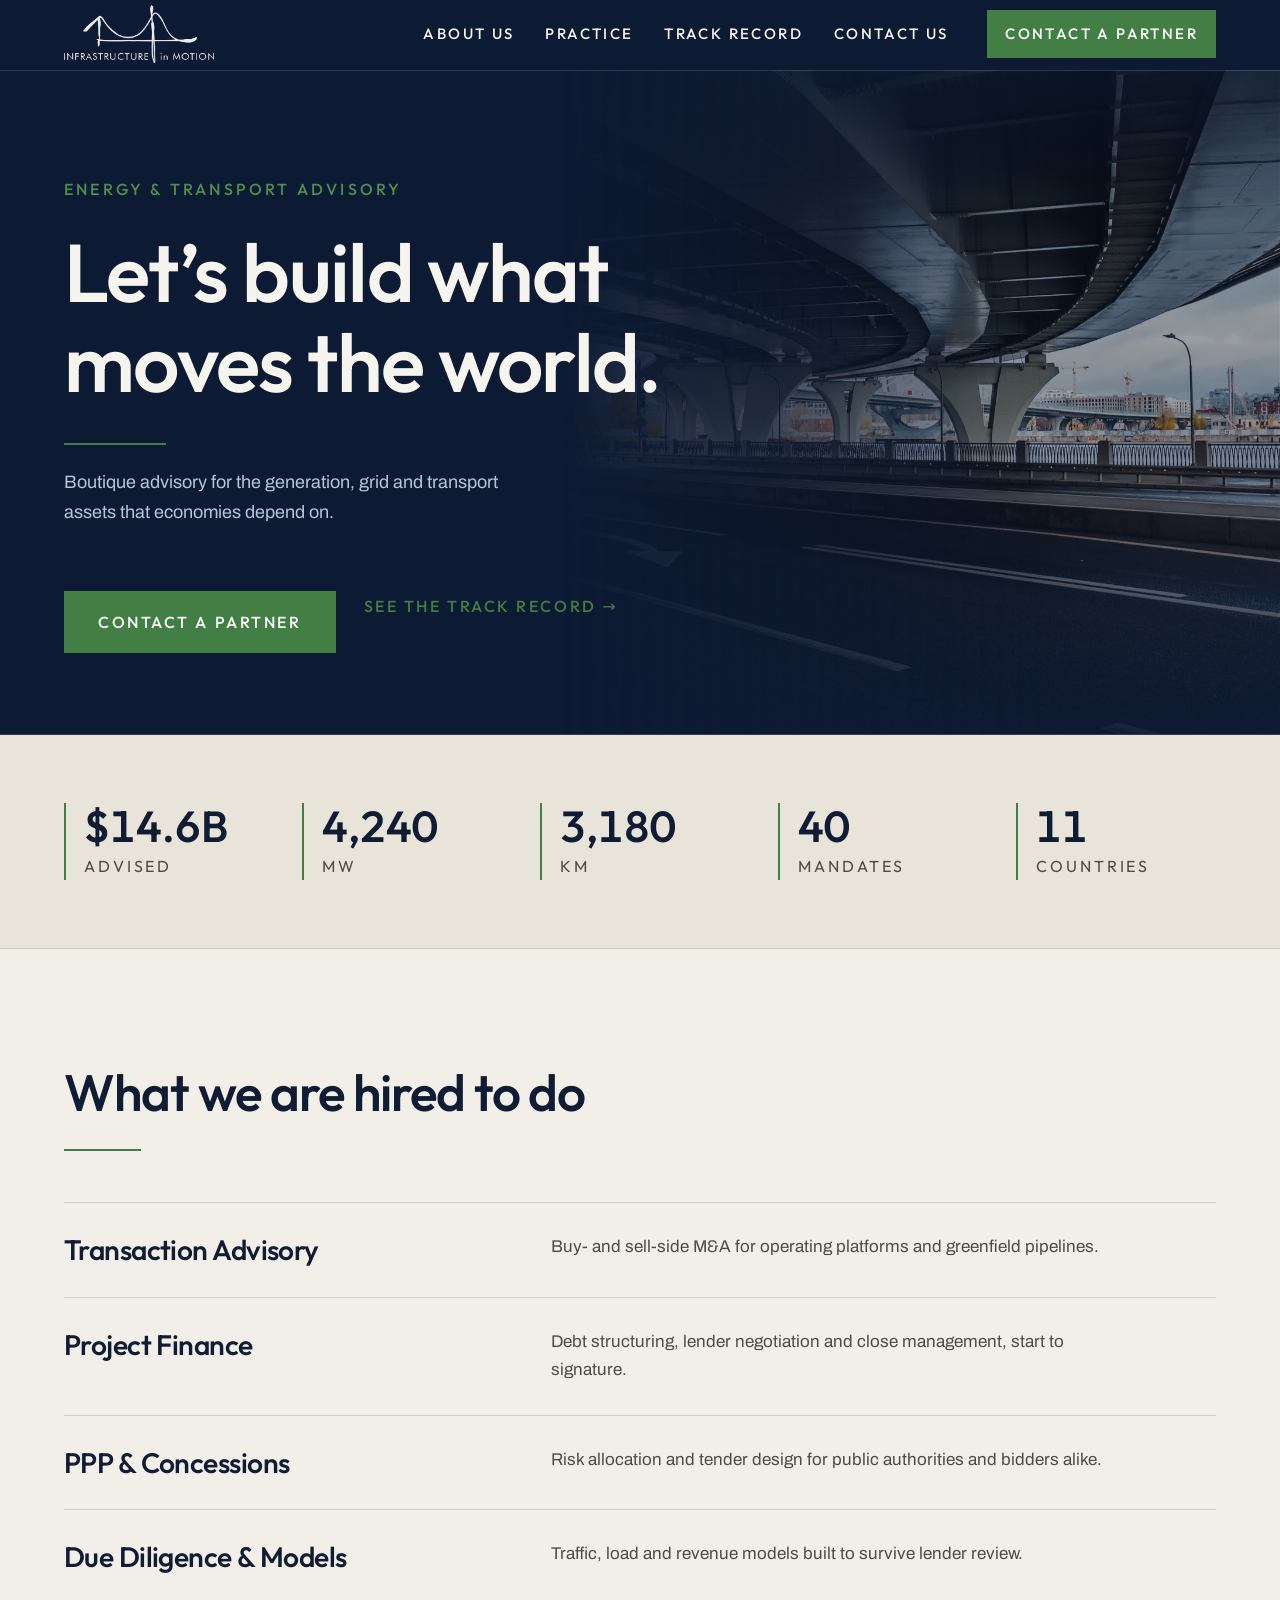
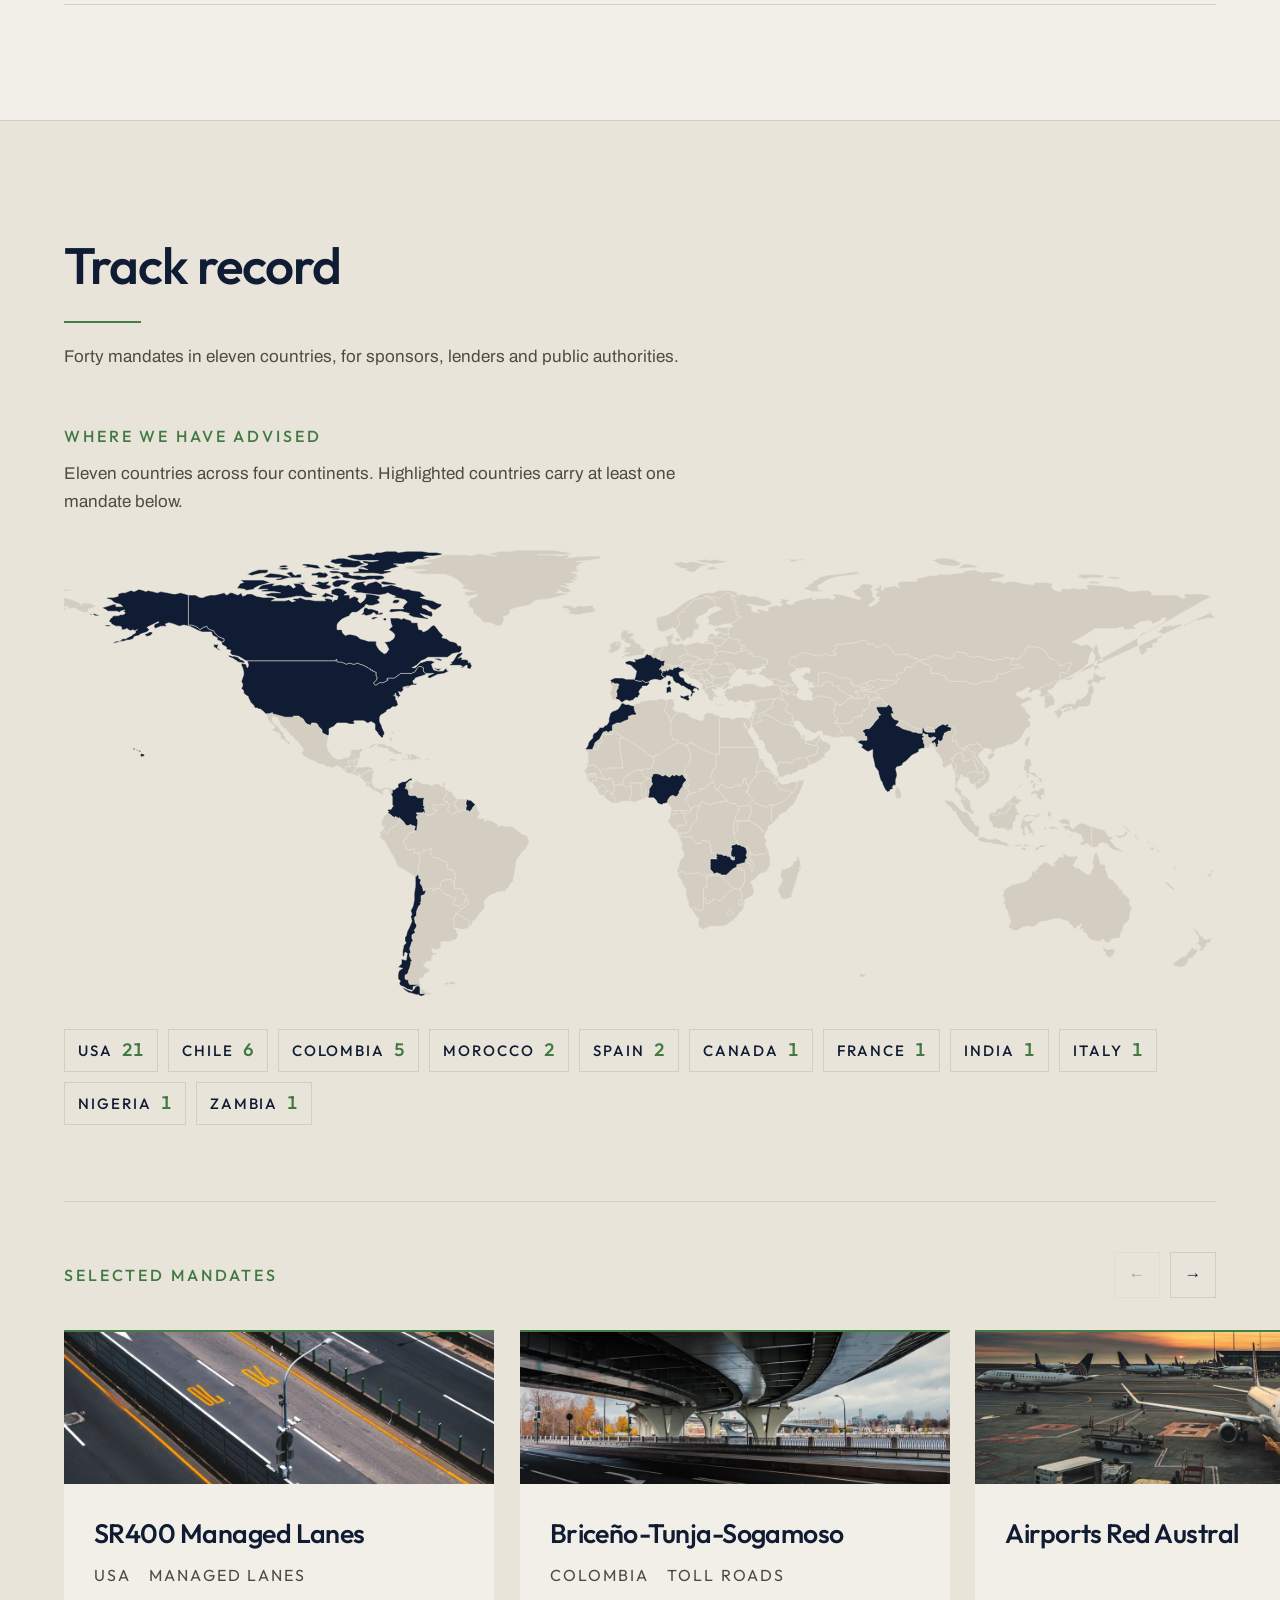
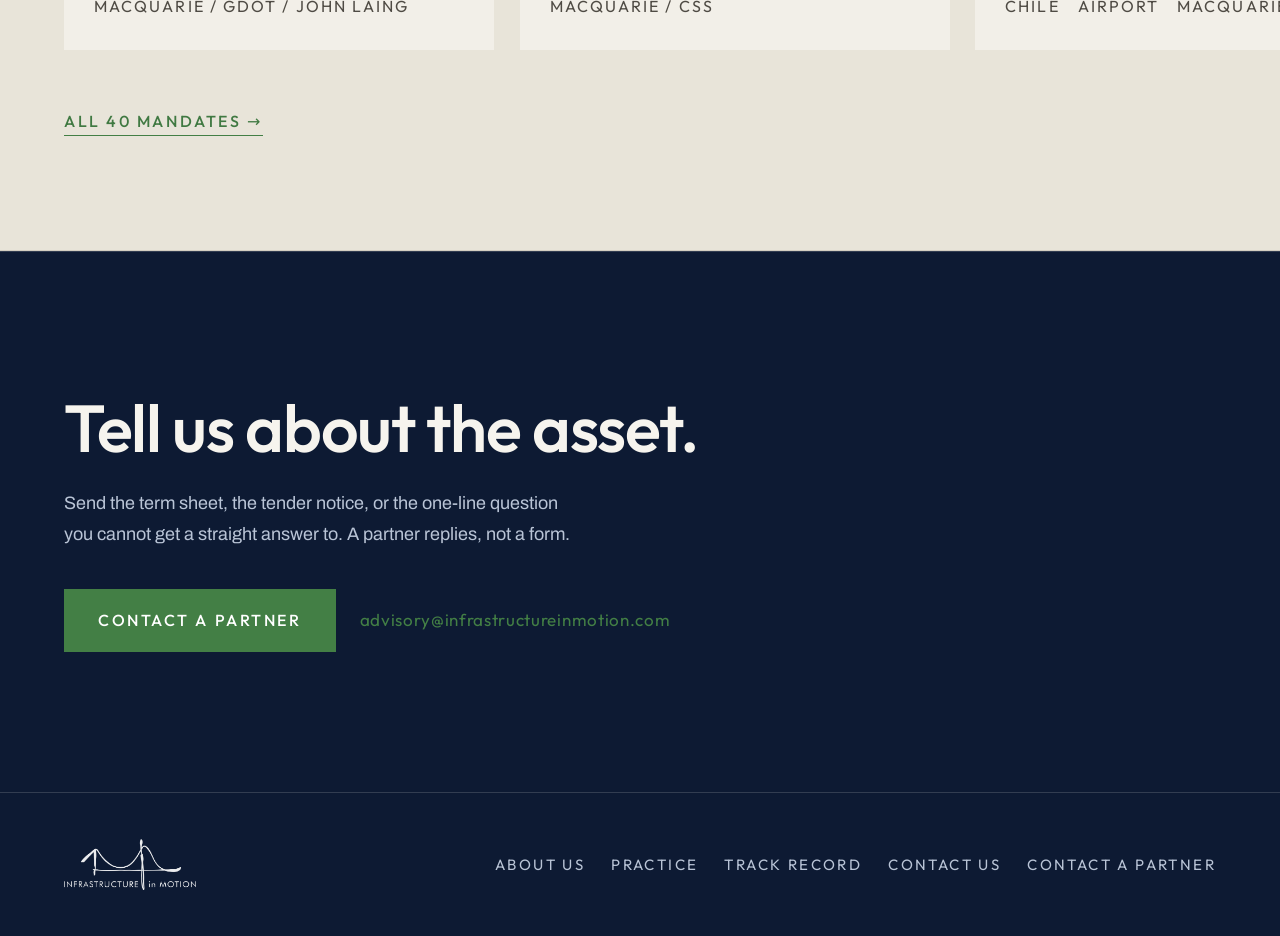
==== index.html @ 570a581d "test" ====
<!DOCTYPE html>
<html lang="en">
<head>
<meta charset="utf-8">
<meta name="viewport" content="width=device-width, initial-scale=1">
<title>Infrastructure in Motion | Energy &amp; Transport Advisory</title>
<meta name="description" content="Boutique advisory for the generation, grid and transport assets that economies depend on. Transaction advisory, project finance, PPP and concessions across Iberia and Latin America.">
<link rel="canonical" href="https://infrastructureinmotion.com/">
<meta name="theme-color" content="#0d1a33">

<meta property="og:type" content="website">
<meta property="og:site_name" content="Infrastructure in Motion">
<meta property="og:title" content="Infrastructure in Motion | Energy &amp; Transport Advisory">
<meta property="og:description" content="Boutique advisory for the generation, grid and transport assets that economies depend on.">
<meta property="og:url" content="https://infrastructureinmotion.com/">
<meta property="og:image" content="https://infrastructureinmotion.com/assets/iim-logo.png">
<meta name="twitter:card" content="summary_large_image">
<meta name="twitter:title" content="Infrastructure in Motion | Energy &amp; Transport Advisory">
<meta name="twitter:description" content="Boutique advisory for the generation, grid and transport assets that economies depend on.">
<meta name="twitter:image" content="https://infrastructureinmotion.com/assets/iim-logo.png">

<link rel="icon" href="assets/iim-logo.png">
<link rel="preload" href="assets/fonts/outfit-latin.woff2" as="font" type="font/woff2" crossorigin>
<link rel="stylesheet" href="styles.css">
</head>
<!-- Photography is off until the five files exist in assets/. Add
     class="with-photos" to this tag to switch it on; see the README. -->
<body class="with-photos">

<a class="skip-link" href="#practice">Skip to content</a>

<!-- ===== Sticky navy top bar. Solidifies once the hero scrolls past.
     The sage hairline at its base tracks scroll progress. ===== -->
<header class="nav" id="nav">
  <div class="nav__inner">
    <a class="nav__brand" href="#top" aria-label="Infrastructure in Motion, back to top">
      <img src="assets/iim-logo.png" alt="Infrastructure in Motion" width="957" height="375">
    </a>

    <nav class="nav__links" id="nav-links" aria-label="Sections">
      <a href="about.html">About us</a>
      <a href="#practice">Practice</a>
      <a href="mandates.html">Track Record</a>
      <a href="contact.html">Contact us</a>
    </nav>

    <a class="btn btn--sm nav__cta" href="mailto:advisory@infrastructureinmotion.com">Contact a partner</a>

    <button class="nav__toggle" id="nav-toggle" type="button"
            aria-expanded="false" aria-controls="nav-links" aria-label="Open menu">
      <span></span><span></span><span></span>
    </button>
  </div>
  <div class="nav__progress" aria-hidden="true"></div>
</header>

<main id="top">

  <!-- ===== Hero. Typographic by choice: the site ships before photography
       exists. To reintroduce a photograph later, restore a .hero__media
       block as the first child and the scrim rules in styles.css. ===== -->
  <section class="hero hero--type">
    <div class="hero__body">
      <p class="eyebrow">Energy &amp; Transport Advisory</p>
      <h1 class="hero__headline">
        <span class="line"><span>Let&rsquo;s build what</span></span>
        <span class="line"><span>moves the world.</span></span>
      </h1>
      <p class="hero__sub">Boutique advisory for the generation, grid and transport
        assets that economies depend on.</p>
      <div class="hero__actions">
        <a class="btn btn--lg" href="mailto:advisory@infrastructureinmotion.com">Contact a partner</a>
        <a class="more" href="mandates.html">See the track record
          <span aria-hidden="true">&#8594;</span></a>
      </div>
    </div>
  </section>

  <!-- ===== Scale of the practice. Figures count up once in view. ===== -->
  <section class="stats" aria-label="Scale of the practice">
    <ul class="stats__grid">
      <li class="stat reveal" style="--i:0">
        <span class="stat__figure" data-count="14.6" data-decimals="1" data-prefix="$" data-suffix="B">$14.6B</span>
        <span class="stat__label">advised</span>
      </li>
      <li class="stat reveal" style="--i:1">
        <span class="stat__figure" data-count="4240">4,240</span>
        <span class="stat__label">MW</span>
      </li>
      <li class="stat reveal" style="--i:2">
        <span class="stat__figure" data-count="3180">3,180</span>
        <span class="stat__label">km</span>
      </li>
      <!-- Derived from the credentials rather than the older brand deck, which
           claimed 42 closes and 9 countries against 40 mandates in 11 countries. -->
      <li class="stat reveal" style="--i:3">
        <span class="stat__figure" data-count="40">40</span>
        <span class="stat__label">mandates</span>
      </li>
      <li class="stat reveal" style="--i:4">
        <span class="stat__figure" data-count="11">11</span>
        <span class="stat__label">countries</span>
      </li>
    </ul>
  </section>

  <!-- ===== Practice. Four rows rather than an accordion: with no images to
       reveal, hiding one sentence behind a click bought nothing, and the
       service names now sit in the heading outline. ===== -->
  <section class="section" id="practice">
    <div class="section__head reveal">
      <h2 class="section__title">What we are hired to do</h2>
    </div>

    <div class="prows">
        <div class="prow reveal" style="--i:1">
          <h3 class="prow__title">Transaction Advisory</h3>
          <p class="prow__body">Buy- and sell-side M&amp;A for operating platforms and greenfield pipelines.</p>
        </div>
        <div class="prow reveal" style="--i:2">
          <h3 class="prow__title">Project Finance</h3>
          <p class="prow__body">Debt structuring, lender negotiation and close management, start to signature.</p>
        </div>
        <div class="prow reveal" style="--i:3">
          <h3 class="prow__title">PPP &amp; Concessions</h3>
          <p class="prow__body">Risk allocation and tender design for public authorities and bidders alike.</p>
        </div>
        <div class="prow reveal" style="--i:4">
          <h3 class="prow__title">Due Diligence &amp; Models</h3>
          <p class="prow__body">Traffic, load and revenue models built to survive lender review.</p>
        </div>
    </div>
  </section>

  <!-- ===== Track record: horizontal scroll-snap carousel. =====
       TODO: replace the four project images with real photography, 4:3, min 1200x900. -->
    <!-- ===== Track record. One heading over two parts: the footprint map, then
       the selected mandates rail. The map and its key are generated by
       build-map.py from mandates-data.js between the markers below, so the
       highlighted countries can never drift from the mandate list. Re-run that
       script rather than editing anything between the markers.

       .work carries no horizontal padding of its own: the rail bleeds to the
       edge and every other child brings its own gutter, which is what
       .work__inner supplies. ===== -->
  <section class="work" id="work">
    <div class="work__inner">
      <div class="section__head reveal">
        <h2 class="section__title">Track record</h2>
        <p class="lede">Forty mandates in eleven countries, for sponsors,
          lenders and public authorities.</p>
      </div>
    </div>

    <div class="work__part">
      <div class="work__inner">
        <h3 class="work__subtitle reveal">Where we have advised</h3>
        <p class="lede reveal">Eleven countries across four continents.
          Highlighted countries carry at least one mandate below.</p>

        <div class="map reveal">
          <!-- MAP:START -->
          <div class="map__plate">
            <svg class="map__svg" viewBox="0 0 1000 388.9" role="img" aria-labelledby="map-title" xmlns="http://www.w3.org/2000/svg">
            <title id="map-title">World map. 11 countries carrying mandates are highlighted: USA, Chile, Colombia, Morocco, Spain, Canada, France, India, Italy, Nigeria, Zambia.</title>
            <g class="map__base" aria-hidden="true">
            <path d="M995 282L995 281L996 282L996 284L994 284L993 284L992 283L994 282L995 282ZM998 280L996 281L996 280L997 279L998 279L1000 278Z"/>
            <path d="M594 236L595 236L605 242L605 244L609 246L608 250L608 251L610 252L610 253L609 255L609 256L609 257L610 259L611 261L612 262L610 264L607 265L605 265L604 265L602 266L601 266L598 265L596 265L595 262L594 260L594 259L591 259L589 258L588 258L587 257L585 257L584 253L582 251L582 250L582 248L581 246L583 246L584 245L585 243L585 242L585 241L585 240L586 238L584 236L585 236L589 236L594 236Z"/>
            <path d="M476 157L476 161L467 161L467 168L464 169L464 170L464 174L453 174L453 175L453 174L459 174L459 173L460 171L461 168L465 165L467 161L468 159L471 158L472 159L473 159L474 158L476 158L476 157Z"/>
            <path d="M743 97L741 98L738 99L738 102L737 103L731 102L729 107L728 107L722 109L725 113L723 114L723 116L721 115L720 114L716 114L711 114L710 114L706 113L705 114L704 115L700 114L698 115L697 116L696 116L692 118L691 120L690 120L689 119L685 119L685 117L683 117L684 114L680 112L676 112L672 112L670 110L667 109L663 107L655 108L655 119L654 119L652 117L650 116L647 116L646 117L646 115L646 114L643 114L641 111L640 110L640 109L642 110L643 108L645 107L647 108L648 105L647 103L645 103L642 103L639 104L636 104L635 104L635 103L633 101L631 101L629 99L631 97L630 96L632 93L635 95L635 93L641 90L645 90L651 92L655 93L658 92L662 91L666 93L666 92L670 92L671 91L667 89L669 88L669 87L671 86L669 84L671 83L681 82L682 82L689 81L692 79L697 80L698 83L701 82L704 83L704 85L707 85L714 82L713 83L716 85L722 92L724 91L728 92L732 91L733 92L734 94L736 94L738 95L741 95L743 97Z"/>
            <path d="M655 119L655 108L663 107L667 109L670 110L672 112L676 112L680 112L684 114L683 117L685 117L685 119L689 119L690 120L691 120L692 118L696 116L697 116L698 116L696 118L698 119L700 118L703 120L699 122L697 122L696 122L696 121L696 120L693 120L692 122L690 124L688 123L687 125L689 125L690 127L688 130L686 130L685 130L685 128L681 127L678 125L676 124L673 122L672 119L671 119L668 119L667 118L667 116L663 115L661 116L658 117L659 119L655 119Z"/>
            <path d="M892 241L896 242L902 244L904 245L905 247L906 249L910 250L911 252L908 252L909 254L911 256L913 259L915 259L915 260L917 260L916 261L919 262L919 263L917 263L916 262L914 262L911 261L909 260L907 258L906 256L902 255L900 255L898 256L898 258L896 259L895 259L892 259L892 250L892 241ZM924 244L925 244L925 246L925 247L924 245L923 244L922 243L921 242L919 241L919 240L921 241L922 242L923 242L924 244ZM920 250L919 250L917 251L916 251L914 250L912 249L912 248L915 249L916 249L917 247L917 249L919 248L920 248L921 247L921 245L923 245L923 247L922 249L921 249L920 250ZM930 248L931 249L932 251L933 251L933 252L932 253L931 251L930 250L929 248L930 247L930 248Z"/>
            <path d="M892 241L892 250L892 259L889 256L886 256L886 257L882 257L883 254L885 254L884 251L883 248L878 246L875 246L871 243L870 245L869 245L869 244L869 243L867 241L870 240L872 240L871 239L867 239L866 238L864 237L863 236L866 235L868 234L872 235L873 237L873 241L876 243L879 240L882 238L884 238L887 239L889 240L892 241ZM847 258L847 259L846 261L843 262L843 261L844 259L847 258ZM873 252L873 250L873 249L874 248L874 249L874 251L873 252ZM827 222L826 224L828 227L827 228L831 231L827 231L826 233L826 236L824 237L824 240L823 244L822 243L819 245L818 243L816 243L815 242L811 243L810 242L808 242L806 241L806 238L804 237L803 235L803 232L803 230L805 228L805 230L807 231L809 231L811 231L812 229L813 229L816 230L818 229L820 225L821 225L822 221L825 221L827 222ZM859 241L862 242L863 244L861 243L859 243L857 243L855 243L856 241L859 241ZM852 244L851 243L850 242L853 242L853 243L852 244ZM855 227L856 229L857 229L857 230L857 233L856 232L855 234L857 235L856 236L855 234L854 231L854 228L855 227ZM841 231L845 231L847 229L848 229L846 232L844 233L841 232L836 232L834 233L833 235L836 237L837 236L843 235L842 236L841 236L840 238L838 239L840 242L840 243L842 246L842 248L841 249L840 248L841 246L838 247L837 246L838 245L836 243L836 241L834 241L834 245L835 249L833 249L832 248L832 246L832 243L831 243L830 241L831 239L831 237L833 233L833 232L836 230L838 231L841 231ZM834 262L830 260L833 259L835 260L835 261L835 262L834 262ZM837 257L839 257L841 256L841 257L837 258L833 258L833 257L835 256L837 257ZM828 257L830 256L831 258L828 258L826 258L824 258L825 257L827 257L827 256L828 257ZM801 251L802 252L807 252L808 251L813 253L814 254L818 255L821 257L818 258L815 257L813 257L810 256L807 256L804 255L802 255L801 255L796 254L795 253L793 252L795 250L798 250L800 251L801 251ZM790 236L790 238L791 240L793 240L795 242L794 245L794 250L791 250L789 247L785 245L784 243L782 241L780 239L778 235L776 233L775 230L774 228L771 227L770 224L768 223L765 220L765 218L766 218L771 219L773 221L775 223L777 225L780 228L782 228L785 229L786 232L788 233L787 235L789 236L790 236Z"/>
            <path d="M309 380L310 381L312 383L315 385L319 385L318 387L315 387L314 386L312 386L309 386L309 380ZM340 317L339 319L338 322L339 325L338 326L338 328L338 329L341 331L341 333L342 334L342 336L340 339L335 341L330 341L327 341L327 343L327 345L327 346L326 347L323 348L320 347L319 347L320 350L321 351L323 350L324 352L321 352L319 354L319 357L318 358L315 358L313 360L312 362L315 364L318 365L317 367L313 369L312 372L309 373L308 374L309 377L311 379L310 379L307 378L300 378L299 376L299 374L297 374L296 373L296 370L298 369L299 367L299 366L300 364L301 360L301 358L302 358L302 357L301 356L301 355L300 354L300 351L301 350L300 347L301 344L302 341L303 340L302 338L302 335L305 333L304 331L306 328L306 326L305 325L304 320L306 318L306 315L307 312L308 310L310 308L309 307L310 306L310 301L313 300L314 297L314 296L316 294L320 295L321 297L322 294L325 295L326 295L331 300L333 300L337 302L340 303L340 304L337 309L340 309L343 310L345 309L348 307L348 305L350 304L351 306L351 308L349 310L347 311L344 313L340 317Z"/>
            <path d="M581 246L582 248L582 250L582 251L584 253L585 257L584 256L581 257L580 257L579 259L580 260L579 263L579 266L580 267L582 268L582 267L582 270L580 270L579 269L578 267L576 267L575 266L574 266L572 266L571 265L569 265L568 265L567 264L566 264L565 264L563 264L562 264L562 261L561 260L561 258L561 256L560 255L560 254L557 254L557 253L556 253L554 253L553 255L553 256L551 255L550 256L549 256L547 254L547 253L546 252L545 250L537 250L536 250L535 250L534 250L534 249L535 249L535 248L535 247L536 247L537 247L538 246L539 246L539 247L541 247L542 245L544 244L544 243L544 241L546 238L547 237L549 235L549 233L550 233L549 231L550 228L550 227L551 225L551 224L552 222L553 220L554 219L556 220L558 221L560 222L562 222L563 220L565 221L568 219L569 220L570 220L570 219L571 219L573 219L575 219L576 219L578 221L579 221L580 221L581 221L583 221L583 222L586 224L585 227L587 227L586 228L585 229L584 230L583 232L583 234L582 235L582 237L581 238L581 239L581 240L581 241L581 242L581 246Z"/>
            <path d="M616 238L614 236L614 226L616 222L617 222L619 222L621 220L625 219L633 211L635 209L636 207L636 206L636 203L636 202L637 202L638 201L640 201L641 200L642 200L642 201L642 202L642 204L641 205L640 208L639 211L637 214L635 219L633 222L629 225L627 228L622 230L620 233L617 236L616 237L616 238Z"/>
            <path d="M609 246L605 244L605 242L595 236L594 236L594 233L595 232L596 230L597 228L596 225L596 223L594 222L596 220L598 218L599 219L599 220L600 221L602 221L606 223L607 223L608 224L610 224L611 223L613 222L614 222L616 222L614 226L614 236L616 238L614 239L613 240L612 240L611 242L611 244L610 245L609 246Z"/>
            <path d="M568 210L566 209L565 208L565 206L565 205L564 204L564 202L563 201L562 199L562 198L561 198L561 197L562 196L562 195L563 194L562 194L563 192L564 190L566 190L566 179L566 178L569 178L569 172L581 172L591 172L602 172L603 175L603 178L604 182L605 182L607 183L605 185L603 185L602 186L602 188L601 192L601 193L601 196L600 198L598 200L597 202L596 203L595 204L594 207L594 209L594 207L594 206L594 205L592 204L592 202L592 200L591 199L591 200L589 200L590 201L590 203L588 204L587 206L586 206L583 205L582 205L582 206L581 207L580 207L578 207L577 207L575 207L574 207L572 205L572 204L570 205L569 206L568 209L567 209L566 209L568 210Z"/>
            <path d="M566 179L566 190L564 190L563 192L562 194L563 194L562 195L562 196L561 197L561 198L562 198L562 199L563 201L564 202L562 203L560 204L558 207L556 208L553 208L552 208L553 209L551 210L550 211L546 212L545 212L545 213L542 213L543 212L542 210L542 209L540 208L539 207L539 205L541 206L543 206L541 203L542 201L541 199L540 198L541 196L539 196L539 194L538 193L539 190L542 187L543 184L544 178L544 177L543 176L543 175L542 174L541 170L544 168L555 174L566 179Z"/>
            <path d="M301 179L301 180L301 181L300 182L301 182L301 183L299 183L298 183L296 183L295 183L293 182L293 181L296 182L298 182L299 181L298 180L298 179L296 179L297 178L298 178L301 179Z"/>
            <path d="M301 183L301 182L300 182L301 181L301 180L301 179L301 178L303 178L305 179L306 179L306 180L308 180L308 181L309 181L310 182L309 183L308 182L307 182L306 182L305 183L304 183L304 182L303 183L302 184L301 184L301 183Z"/>
            <path d="M760 8L766 8L772 9L778 12L778 14L772 15L764 14L759 13L757 11L753 10L760 8ZM786 13L793 15L792 16L776 17L781 13L784 13L786 13ZM886 22L893 22L903 23L901 25L891 25L886 26L880 24L882 22L886 22ZM912 24L919 25L915 26L911 26L906 25L907 24L912 24ZM889 30L891 28L895 28L899 29L899 30L895 30L889 30ZM625 9L630 9L634 9L635 10L636 9L639 9L643 9L642 10L638 10L636 10L635 11L632 11L629 10L631 10L625 9ZM563 82L558 82L555 82L555 81L559 80L562 81L563 81L563 82ZM649 28L655 26L655 25L661 23L670 22L679 21L684 20L689 20L691 21L689 22L680 23L671 24L662 27L658 30L654 32L655 35L660 37L658 37L649 37L648 36L643 35L643 33L646 33L646 31L651 29L649 28ZM897 84L898 87L898 90L899 92L902 97L898 96L896 100L899 103L899 105L897 103L895 106L894 103L894 101L894 98L895 96L895 92L893 89L894 85L896 84L895 83L896 82L897 84ZM863 116L863 114L864 114L865 111L864 108L866 107L870 108L872 105L873 102L874 101L875 99L870 99L868 101L864 101L863 98L859 96L855 95L854 92L853 91L852 89L850 87L847 86L843 85L840 85L836 85L834 87L835 87L835 89L834 90L831 93L831 94L827 96L824 95L821 95L819 94L818 94L814 96L810 96L807 97L804 96L801 96L800 95L797 94L794 93L791 94L788 94L784 93L784 91L780 90L778 90L775 89L772 92L773 93L770 95L766 95L763 94L762 93L759 93L756 92L752 94L747 96L744 96L743 97L741 95L738 95L736 94L734 94L733 92L732 91L728 92L724 91L722 92L716 85L713 83L714 82L707 85L704 85L704 83L701 82L698 83L697 80L692 79L689 81L682 82L681 82L671 83L669 84L671 86L669 87L669 88L667 89L671 91L670 92L666 92L666 93L662 91L658 92L655 93L651 92L645 90L641 90L635 93L635 95L632 93L630 96L631 97L629 99L631 101L633 101L635 103L635 104L636 104L635 106L632 107L630 109L632 112L632 114L635 117L633 118L633 119L632 119L630 117L629 117L627 116L626 115L624 115L622 115L618 113L614 113L611 112L611 113L607 110L604 109L602 108L604 107L606 105L605 104L609 103L609 102L606 102L606 101L608 100L610 100L611 99L610 98L611 96L607 95L606 95L604 93L602 94L598 93L598 92L597 91L595 91L595 90L596 90L594 88L591 88L590 88L589 89L588 89L588 87L587 86L590 86L591 85L590 84L588 84L588 83L587 83L585 81L586 80L586 79L583 78L582 79L581 78L578 77L577 76L577 74L576 74L577 73L576 70L578 69L578 68L581 67L578 65L584 62L586 60L588 59L583 57L585 55L582 53L584 51L581 47L583 45L579 43L579 41L582 41L586 40L589 39L594 41L601 41L612 45L614 46L614 48L611 49L607 50L594 48L592 48L597 50L597 52L597 54L601 55L603 56L603 55L601 53L603 52L610 54L612 53L610 51L617 49L619 49L622 50L624 48L621 46L623 45L621 43L628 44L630 45L627 46L627 47L629 48L633 48L634 46L640 44L649 42L651 42L649 44L652 44L654 43L659 43L663 42L667 44L670 42L667 40L668 39L676 40L680 41L690 44L692 43L689 41L686 40L687 39L685 37L685 36L690 34L692 31L694 30L702 31L702 33L700 35L701 36L702 38L702 42L705 43L703 45L698 49L701 50L702 49L705 48L706 46L708 45L707 44L708 42L705 41L704 40L707 37L703 35L708 33L707 31L709 31L710 33L709 35L712 36L711 34L715 33L721 32L726 34L724 32L724 29L728 28L735 28L741 28L739 27L742 25L745 25L751 23L758 23L759 22L766 22L769 22L775 21L780 21L781 20L783 19L790 18L795 18L791 19L797 20L798 21L800 20L809 20L815 22L817 23L816 24L813 25L806 26L804 27L807 28L811 28L814 28L815 30L817 29L821 28L830 29L831 30L842 31L842 29L848 29L853 29L857 30L858 32L857 33L860 36L865 37L867 34L872 35L877 34L882 35L884 34L889 35L887 32L890 31L915 33L918 34L925 37L936 36L942 36L944 38L944 40L947 40L951 40L956 40L961 40L966 40L971 43L974 42L972 40L973 39L982 39L988 39L996 41ZM0 42L7 44L14 47L14 48L16 49L15 47L23 47L28 50L25 51L21 52L21 54L20 55L17 55L15 54L11 53L11 52L8 51L5 52L3 51L4 50L0 50L2 52L0 53ZM1000 53L996 54L993 54L995 55L997 58L998 58L999 60L998 60L993 60L985 62L982 62L978 64L974 66L973 67L969 65L962 67L961 66L958 67L954 67L953 69L950 72L950 73L953 73L953 77L950 77L949 80L950 81L945 82L945 86L940 86L940 89L936 92L934 90L933 86L932 79L933 76L935 74L936 73L940 72L945 69L950 66L955 63L957 60L953 60L952 62L945 65L943 62L935 63L928 67L931 69L924 70L920 70L920 68L916 68L913 69L904 69L895 69L886 75L875 81L880 82L881 83L884 84L886 83L889 83L893 86L893 88L891 91L890 94L889 99L885 103L884 105L880 108L876 111L875 113L871 114L869 114L867 113L864 115L863 116ZM0 35L3 35L7 35L6 36L4 36L0 37ZM593 106L594 105L596 106L597 106L597 107L599 107L601 107L601 108L598 109L594 110L593 110L593 108L590 107L591 107L593 106Z"/>
            <path d="M281 159L282 159L284 159L281 160L281 159ZM284 158L286 159L286 161L285 161L285 160L284 159L284 158ZM283 163L284 163L285 166L285 167L284 167L283 166L282 165L283 163Z"/>
            <path d="M330 377L333 376L336 376L337 375L340 377L339 378L335 378L334 377L331 379L330 377Z"/>
            <path d="M542 12L543 11L547 11L551 12L560 14L553 15L551 17L549 18L548 20L544 20L538 18L541 17L537 17L531 14L529 12L537 11L538 12L542 12ZM586 40L582 41L579 41L581 40L577 38L573 39L571 41L569 43L566 42L562 42L559 41L557 41L556 41L555 43L550 43L549 44L547 44L545 46L542 49L538 53L539 54L538 55L535 55L533 58L533 62L535 63L534 66L532 68L531 70L529 68L523 71L520 72L516 71L515 68L514 61L516 59L524 57L529 54L534 50L541 45L546 43L553 39L559 38L564 38L568 36L573 36L578 36L587 38L583 38L586 40ZM576 11L572 12L564 13L556 12L555 12L551 11L548 10L557 9L561 10L564 9L571 10L576 11ZM569 17L562 18L558 18L559 17L558 16L564 15L565 16L569 17Z"/>
            <path d="M370 4L379 2L389 2L393 1L403 1L425 1L442 4L437 5L426 5L411 5L413 5L423 5L431 6L436 5L439 6L436 8L443 7L456 6L465 6L466 8L455 10L453 10L444 11L451 11L448 13L445 15L445 18L449 19L444 20L440 20L445 22L446 24L443 25L446 27L440 27L443 28L442 29L438 30L435 30L438 32L438 33L433 32L431 32L435 33L439 35L440 37L435 38L432 37L429 35L430 37L427 38L434 38L438 39L430 41L423 43L415 44L412 44L409 45L405 48L399 50L397 50L393 51L389 52L387 53L387 55L386 57L381 59L382 61L381 64L380 66L376 67L371 64L366 64L363 63L361 60L357 57L355 55L355 52L351 50L352 48L350 47L353 43L357 42L358 41L359 39L356 40L354 40L352 41L348 40L348 38L349 37L352 37L357 37L352 36L350 35L347 35L345 34L348 32L346 31L344 29L341 26L337 25L337 24L330 22L324 22L316 22L310 22L306 21L302 19L309 19L315 18L303 18L296 17L297 15L307 14L317 13L319 12L311 11L313 10L323 8L327 7L326 6L333 5L341 5L350 5L353 6L360 4L367 5L371 6L376 6L370 5L370 4Z"/>
            <path d="M691 368L693 369L696 370L695 371L691 372L691 370L691 369L691 368Z"/>
            <path d="M847 258L847 257L850 257L852 257L853 256L854 257L853 257L850 259L847 259L847 258Z"/>
            <path d="M545 313L547 311L548 312L548 313L550 313L551 314L553 314L555 312L555 302L556 303L558 305L557 307L558 308L560 308L561 306L563 306L563 304L565 304L566 304L567 305L570 305L571 304L572 303L572 302L574 302L574 301L575 299L578 297L582 295L583 295L584 295L585 295L587 295L588 299L589 301L588 304L588 305L587 305L586 305L586 306L585 307L585 308L587 309L589 309L589 308L591 308L590 310L590 312L589 313L588 315L587 315L586 316L585 318L583 320L580 323L578 324L576 326L573 327L572 327L572 328L570 327L569 328L566 327L564 328L563 327L560 328L557 329L556 330L554 330L553 329L552 329L551 328L551 327L551 326L550 324L551 323L551 321L549 319L547 316L545 313ZM580 314L579 313L578 313L576 315L575 316L577 318L578 318L579 317L580 317L581 316L581 315L580 314Z"/>
            <path d="M580 314L581 315L581 316L580 317L579 317L578 318L577 318L575 316L576 315L578 313L579 313L580 314Z"/>
            <path d="M175 143L178 143L181 142L181 143L185 144L192 146L197 146L199 146L199 145L204 145L205 146L207 147L208 148L209 150L210 151L211 152L214 153L215 151L218 151L220 152L221 154L222 155L224 157L224 159L225 160L227 161L229 162L230 161L229 164L229 166L228 170L228 171L229 173L229 174L230 176L232 178L233 180L234 181L237 182L238 183L240 182L242 182L244 181L246 181L248 180L249 178L249 176L249 175L251 174L254 174L257 174L258 173L259 174L259 175L257 177L257 179L257 180L256 183L255 182L254 182L253 184L253 183L252 183L252 184L250 184L247 184L247 185L246 185L247 186L248 187L248 188L249 188L249 189L245 189L244 191L244 192L244 193L241 190L239 189L237 188L235 189L233 190L232 190L230 189L228 189L225 187L223 187L220 186L218 184L217 184L215 183L213 183L211 181L208 180L207 178L206 177L207 176L208 175L208 174L207 173L206 171L205 170L203 167L200 165L199 163L197 162L196 162L196 160L195 159L193 158L193 156L191 156L190 154L188 153L188 152L187 150L186 148L186 147L184 146L183 146L181 145L181 146L181 147L181 150L182 151L184 153L185 153L186 154L187 156L188 157L188 158L190 159L191 162L192 163L192 164L193 166L194 166L195 167L196 168L196 169L195 170L194 170L194 168L192 167L190 165L188 165L188 163L188 161L187 160L185 159L184 159L182 158L180 156L181 156L182 156L183 155L183 154L181 152L179 151L178 149L177 148L176 145L175 143Z"/>
            <path d="M340 317L342 317L345 319L346 319L348 321L351 322L352 324L351 326L352 327L351 329L347 330L345 330L344 330L341 329L339 329L338 328L338 326L339 325L338 322L339 319L340 317Z"/>
            <path d="M352 327L351 326L352 324L351 322L348 321L346 319L345 319L342 317L340 317L344 313L347 311L349 310L351 308L351 306L350 304L348 305L349 303L349 302L349 300L348 300L347 300L346 300L346 299L346 296L345 295L343 295L342 295L339 295L339 291L338 289L339 289L339 287L340 286L340 284L340 282L338 281L338 280L338 279L333 278L332 275L333 275L333 274L332 273L332 272L330 271L329 271L327 270L326 269L324 268L321 268L318 265L319 264L318 263L319 260L315 261L313 262L311 263L310 264L309 264L307 264L305 264L304 264L304 260L302 261L299 261L298 260L297 260L297 258L296 257L294 254L295 254L295 253L297 252L297 250L297 249L298 248L301 246L303 246L303 245L306 245L307 238L307 236L307 235L306 234L306 232L307 231L308 232L308 231L306 230L306 229L311 229L312 228L313 229L314 230L316 231L318 231L318 230L321 230L322 229L322 228L324 227L321 226L321 225L321 223L320 222L323 222L325 223L326 222L328 222L331 221L332 220L331 219L333 219L333 221L334 221L335 222L334 223L333 226L334 227L334 228L336 230L337 230L338 229L339 229L340 229L341 228L342 228L343 228L344 228L345 228L344 227L345 226L346 227L347 226L349 227L350 227L351 227L352 228L353 227L354 226L355 224L357 222L358 223L360 228L361 229L361 230L359 233L360 234L365 234L365 237L367 235L371 236L375 238L377 239L376 241L379 240L385 241L389 241L393 244L397 247L399 248L401 248L402 249L403 252L404 254L402 258L401 260L397 264L395 267L393 270L392 272L392 277L391 281L391 283L390 284L390 288L387 291L386 294L384 295L383 297L380 297L376 298L374 299L371 300L368 302L365 305L365 307L365 309L365 312L364 313L362 315L359 319L357 322L355 323L354 326L352 327Z"/>
            <path d="M307 264L309 264L310 264L311 263L313 262L315 261L319 260L318 263L319 264L318 265L321 268L324 268L326 269L327 270L329 271L330 271L332 272L332 273L333 274L333 275L332 275L333 278L338 279L338 280L338 281L340 282L340 284L340 286L339 287L339 289L338 289L336 287L333 287L328 288L327 290L327 292L326 295L325 295L322 294L321 297L320 295L316 294L314 296L312 297L311 293L309 290L310 287L308 286L308 284L307 282L308 279L307 277L308 276L307 275L308 273L309 271L309 269L309 268L307 264Z"/>
            <path d="M306 245L303 245L303 246L301 246L298 248L297 249L297 250L297 252L295 253L295 254L294 254L296 257L297 258L297 260L298 260L299 261L302 261L304 260L304 264L305 264L307 264L309 268L309 269L309 271L308 273L307 275L308 276L307 277L308 279L307 282L306 284L305 284L302 283L301 282L296 279L291 276L289 274L288 272L288 271L286 267L283 262L280 257L279 255L278 253L276 252L274 250L275 249L274 246L275 245L277 243L277 244L276 245L277 246L278 245L279 246L280 247L282 246L282 244L284 242L287 241L290 238L291 236L291 234L291 233L293 235L294 236L295 237L297 240L299 240L301 239L302 240L303 240L305 241L304 244L306 245Z"/>
            <path d="M285 209L285 210L285 211L285 212L284 212L284 213L283 212L282 211L283 210L282 210L282 209L280 208L279 209L278 209L277 210L276 211L278 212L277 213L275 213L275 212L274 212L273 211L272 211L271 210L270 210L270 211L270 210L270 209L270 208L270 207L271 207L272 208L273 208L274 209L275 209L276 208L278 207L279 207L280 207L282 207L283 208L284 208L285 209Z"/>
            <path d="M271 207L270 207L270 208L270 209L270 210L268 210L267 209L268 209L268 208L267 208L266 207L265 207L265 206L264 205L264 206L264 207L263 206L262 206L262 205L262 204L262 203L261 203L262 203L262 202L264 203L265 203L266 203L267 204L268 203L268 204L269 206L271 207Z"/>
            <path d="M268 203L267 204L266 203L265 203L264 203L262 202L262 203L261 202L260 201L259 200L258 199L256 197L257 197L258 197L259 197L259 196L259 195L260 195L261 194L262 195L262 194L263 193L264 193L264 192L265 193L266 192L267 192L268 192L269 192L269 193L269 194L268 195L268 196L268 197L268 198L268 199L267 200L268 201L267 202L268 203Z"/>
            <path d="M269 192L268 192L267 192L266 192L265 193L264 192L264 193L263 193L262 194L262 195L261 194L260 195L259 195L259 196L259 197L258 197L257 197L257 196L256 196L256 195L255 195L254 195L253 194L252 193L252 192L252 191L254 191L255 190L256 189L257 189L259 190L260 189L261 189L262 189L263 189L264 189L265 189L266 189L266 190L267 190L268 191L269 192Z"/>
            <path d="M252 193L253 194L254 195L255 195L256 195L256 196L256 197L254 197L253 196L252 196L251 196L250 195L251 194L251 193L252 193Z"/>
            <path d="M244 193L244 192L244 191L245 189L249 189L249 188L248 188L248 187L247 186L246 185L247 185L247 184L250 184L252 184L252 186L252 189L253 189L254 190L254 189L255 190L254 191L252 191L252 192L252 193L251 193L251 194L250 195L248 195L247 195L245 194L244 193Z"/>
            <path d="M252 184L252 183L253 183L253 184L254 182L255 182L255 183L255 184L255 185L255 186L255 187L254 188L253 189L252 189L252 186L252 184Z"/>
            <path d="M331 219L332 220L331 221L328 222L326 222L325 223L323 222L320 222L321 223L321 225L321 226L324 227L322 228L322 229L321 230L318 230L318 231L316 231L314 230L313 227L313 226L312 225L313 224L313 223L312 223L312 221L312 219L312 218L313 216L312 216L310 216L308 216L307 216L305 214L304 214L300 214L299 213L299 212L299 211L299 210L298 209L298 208L296 208L297 206L297 204L298 203L299 202L300 201L302 201L300 202L301 203L301 204L300 206L301 208L302 208L303 206L302 205L302 203L305 202L305 200L306 200L307 202L309 202L310 203L311 204L313 204L316 204L318 205L320 205L321 204L325 204L328 204L326 204L327 206L329 206L331 207L331 209L333 209L334 210L332 212L332 213L333 214L332 214L330 215L330 216L329 217L331 219Z"/>
            <path d="M343 228L342 228L341 228L340 229L339 229L338 229L337 230L336 230L334 228L334 227L333 226L334 223L335 222L334 221L333 221L333 219L331 219L329 217L330 216L330 215L332 214L333 214L332 213L332 212L334 210L336 211L338 213L338 214L339 214L340 216L341 217L341 219L339 220L339 221L339 222L340 224L341 224L341 226L343 228Z"/>
            <path d="M349 227L347 226L346 227L345 226L344 227L345 228L344 228L343 228L341 226L341 224L340 224L339 222L339 221L339 220L341 219L341 217L345 217L347 217L350 217L349 220L349 222L350 223L349 224L349 226L349 227Z"/>
            <path d="M291 234L291 236L290 238L287 241L284 242L282 244L282 246L280 247L279 246L278 245L277 246L276 245L277 244L277 243L278 241L278 240L277 241L275 240L276 239L275 236L276 236L277 234L278 232L278 231L279 231L281 229L284 231L285 232L287 233L288 232L289 233L291 234Z"/>
            <path d="M316 182L317 182L318 183L317 183L315 183L313 183L313 182L314 182L316 182Z"/>
            <path d="M285 182L286 182L288 183L288 184L286 184L284 184L282 183L283 182L284 182L285 182Z"/>
            <path d="M271 169L274 169L276 169L279 170L280 171L282 171L283 171L286 173L287 174L288 174L290 175L290 176L292 176L294 177L294 178L292 178L290 178L288 178L284 178L286 177L285 176L283 176L282 175L281 173L280 173L277 173L276 172L273 172L272 171L273 170L270 170L268 172L267 172L265 173L264 173L265 172L266 171L267 170L269 169L271 169Z"/>
            <path d="M587 295L585 295L584 295L583 295L582 295L580 293L578 293L577 291L577 290L576 290L573 287L572 285L571 285L570 283L573 283L574 283L575 283L577 281L579 279L580 279L580 278L582 277L584 276L584 277L587 277L588 278L588 279L590 279L591 280L591 283L591 285L591 287L591 288L591 290L590 290L590 292L587 295Z"/>
            <path d="M582 295L578 297L575 299L574 301L574 302L572 302L572 303L571 304L570 305L567 305L566 304L565 304L563 304L563 306L561 306L560 308L558 308L557 307L558 305L556 303L555 302L555 294L558 294L558 284L560 284L564 283L565 284L567 283L568 283L570 282L570 283L571 285L572 285L573 287L576 290L577 290L577 291L578 293L580 293L582 295Z"/>
            <path d="M555 302L555 312L553 314L551 314L550 313L548 313L548 312L547 311L545 313L543 311L542 309L542 306L541 304L540 300L540 296L540 295L539 294L537 291L536 288L535 286L533 284L533 281L534 281L536 280L537 280L539 282L551 281L553 283L559 283L564 282L567 281L569 282L570 282L568 283L567 283L565 284L564 283L560 284L558 284L558 294L555 294L555 302Z"/>
            <path d="M454 196L452 193L451 192L452 192L454 190L454 189L455 188L457 188L458 187L460 187L461 188L463 189L464 191L466 193L466 194L467 196L468 197L468 198L468 199L466 199L465 199L463 198L462 198L457 198L456 199L455 198L454 199L453 197L456 197L456 196L457 196L458 196L459 196L460 196L462 196L461 195L460 195L459 195L458 195L457 195L454 196Z"/>
            <path d="M468 199L468 198L468 197L467 196L466 194L466 193L467 192L468 191L470 191L472 191L473 191L473 190L485 190L485 188L483 176L482 164L486 164L496 170L505 176L506 177L507 178L509 179L509 180L512 180L512 187L510 188L510 190L508 191L504 191L503 192L501 192L499 192L499 191L497 192L494 193L494 194L492 195L491 196L490 196L489 196L488 197L488 198L485 201L486 202L485 203L485 205L484 205L483 205L483 204L482 204L481 204L481 205L479 205L478 205L477 204L477 203L476 203L476 202L477 202L476 201L475 200L475 199L474 199L473 199L473 200L472 200L471 200L470 200L469 199L469 200L468 200L468 199Z"/>
            <path d="M453 175L453 174L464 174L464 170L464 169L467 168L467 161L476 161L476 157L486 164L482 164L483 176L485 188L485 190L473 190L473 191L472 191L470 191L468 191L467 192L466 193L464 191L463 189L461 188L460 187L458 187L457 188L455 188L454 189L454 187L455 186L455 183L455 180L455 179L455 178L454 176L453 175Z"/>
            <path d="M507 216L505 216L504 214L505 208L504 207L504 206L503 205L502 204L502 203L503 202L504 201L505 201L506 200L507 199L508 199L510 201L510 202L511 204L510 205L509 207L508 208L508 210L508 211L507 216Z"/>
            <path d="M541 170L542 174L543 175L543 176L544 177L544 178L543 184L542 187L539 190L538 193L539 194L539 196L541 196L540 198L539 198L539 199L537 196L536 196L534 197L532 196L531 196L530 197L528 196L526 198L525 198L522 196L520 197L519 197L518 196L515 195L512 195L511 196L511 197L510 198L510 201L508 199L507 199L506 200L506 198L503 198L503 196L501 194L501 193L501 192L503 192L504 191L508 191L510 190L510 188L512 187L512 180L516 179L524 173L533 168L538 169L539 171L541 170Z"/>
            <path d="M540 198L541 199L542 201L541 203L543 206L541 206L539 205L539 207L540 208L542 209L542 210L543 212L542 213L541 216L540 216L540 218L540 219L540 220L542 222L542 223L543 224L544 225L544 226L544 227L544 229L542 228L540 227L536 227L534 227L533 227L531 227L527 227L527 225L526 223L525 222L524 221L524 220L524 218L526 215L528 214L529 214L531 215L533 214L533 213L534 212L534 210L535 209L536 207L537 207L537 205L538 203L540 201L540 200L539 199L539 198L540 198Z"/>
            <path d="M502 203L502 204L503 205L504 206L504 207L505 208L504 214L505 216L503 217L502 216L502 214L501 213L502 210L501 209L501 207L501 205L500 204L500 203L502 203Z"/>
            <path d="M500 203L500 204L501 205L501 207L501 209L502 210L501 213L502 214L502 216L503 217L499 218L497 219L495 220L492 219L492 218L491 216L492 213L493 211L492 207L492 204L492 203L497 203L498 203L499 203L500 203Z"/>
            <path d="M478 205L479 205L481 205L481 204L482 204L483 204L483 205L484 205L485 205L486 205L487 206L488 207L489 206L490 206L492 207L493 211L492 213L491 216L492 218L492 219L491 219L489 219L487 219L484 219L482 220L479 221L479 219L479 217L478 216L477 216L476 215L477 214L476 213L477 212L477 211L477 210L478 210L478 207L477 206L477 205L478 205Z"/>
            <path d="M462 198L463 198L465 199L466 199L468 199L468 200L469 200L469 199L470 200L471 200L472 200L473 200L473 199L474 199L475 199L475 200L476 201L477 202L476 202L476 203L477 203L477 204L478 205L477 205L477 206L478 207L478 210L477 210L477 211L477 212L476 212L475 213L474 213L474 212L474 211L473 210L472 210L471 210L471 209L470 208L470 206L469 205L467 205L466 206L465 206L465 207L463 209L462 207L461 206L460 206L460 205L459 204L459 203L458 203L459 201L460 201L461 201L462 201L462 200L462 199L462 198Z"/>
            <path d="M454 199L455 198L456 199L457 198L462 198L462 199L462 200L462 201L461 201L460 201L459 201L458 203L456 202L455 201L455 200L454 200L454 199Z"/>
            <path d="M477 212L476 213L477 214L476 215L477 216L478 216L479 217L479 219L479 221L478 221L475 220L472 218L470 216L468 214L469 214L469 213L470 211L472 210L473 210L474 211L474 212L474 213L475 213L476 212L477 212Z"/>
            <path d="M463 209L465 207L465 206L466 206L467 205L469 205L470 206L470 208L471 209L471 210L472 210L470 211L469 213L469 214L468 214L467 214L465 213L464 212L464 211L463 209Z"/>
            <path d="M485 205L485 203L486 202L485 201L488 198L488 197L489 196L490 196L491 196L492 195L494 194L494 193L497 192L499 191L499 192L501 192L501 193L501 194L503 196L503 198L506 198L506 200L505 201L504 201L503 202L502 203L500 203L499 203L498 203L497 203L492 203L492 204L492 207L490 206L489 206L488 207L487 206L486 205L485 205Z"/>
            <path d="M576 219L575 219L573 219L571 219L570 219L570 220L569 220L568 219L565 221L563 220L562 222L560 222L558 221L556 220L554 219L553 220L552 222L551 224L549 223L548 223L546 224L544 227L544 226L544 225L543 224L542 223L542 222L540 220L540 219L540 218L540 216L541 216L542 213L545 213L545 212L546 212L550 211L551 210L553 209L552 208L553 208L556 208L558 207L560 204L562 203L564 202L564 204L565 205L565 206L565 208L566 209L568 210L570 212L572 214L573 215L574 217L576 218L576 219Z"/>
            <path d="M551 224L551 225L550 227L550 228L549 231L550 233L549 233L549 235L547 237L546 238L544 241L544 243L544 244L542 245L541 247L539 247L539 246L538 246L537 247L536 247L535 246L534 246L533 247L531 244L533 243L532 241L533 240L535 240L535 239L536 240L539 240L540 239L540 237L540 235L538 233L540 230L539 229L537 230L536 228L536 227L540 227L542 228L544 229L544 227L546 224L548 223L549 223L551 224Z"/>
            <path d="M531 227L533 227L534 227L536 227L536 228L537 230L539 229L540 230L538 233L540 235L540 237L540 239L539 240L536 240L535 239L535 240L533 240L532 241L533 243L531 244L528 242L526 239L524 236L525 235L526 233L526 231L527 230L531 230L531 227Z"/>
            <path d="M527 227L531 227L531 230L527 230L526 231L526 230L527 227Z"/>
            <path d="M591 259L594 259L594 260L595 262L596 265L595 267L596 271L597 271L598 272L599 274L599 277L598 278L597 280L596 278L595 276L596 275L596 274L595 273L594 273L592 272L591 271L592 269L593 268L592 266L593 263L592 260L591 259Z"/>
            <path d="M596 265L598 265L601 266L602 266L604 265L605 265L607 265L610 264L612 262L612 263L612 266L613 268L613 273L613 274L612 276L611 278L610 280L607 281L604 282L601 285L600 286L598 288L597 288L596 290L598 292L598 294L598 295L599 295L599 297L598 299L599 299L598 300L597 301L595 302L592 304L590 305L591 306L591 308L589 308L589 306L588 305L588 304L589 301L588 299L587 295L590 292L590 290L591 290L591 288L591 287L591 285L591 283L591 280L590 279L588 279L588 278L587 277L584 277L584 276L584 274L592 272L594 273L595 273L596 274L596 275L595 276L596 278L597 280L598 278L599 277L599 274L598 272L597 271L596 271L595 267L596 265Z"/>
            <path d="M589 308L589 309L587 309L585 308L585 307L586 306L586 305L587 305L588 305L589 306L589 308Z"/>
            <path d="M536 247L535 247L535 248L535 249L534 249L533 247L534 246L535 246L536 247ZM534 250L535 250L536 250L537 250L545 250L546 252L547 253L547 254L549 256L550 256L551 255L553 256L553 255L554 253L556 253L557 253L557 254L560 254L560 255L561 256L561 258L561 260L562 261L562 264L563 264L565 264L566 264L567 265L566 266L567 267L566 268L567 269L561 269L561 278L563 280L564 282L559 283L553 283L551 281L539 282L537 280L536 280L534 281L533 281L532 280L533 277L534 275L534 273L535 271L535 270L537 268L538 267L538 265L538 263L537 262L536 260L536 259L536 258L537 257L536 254L535 253L534 251L534 250Z"/>
            <path d="M585 240L585 241L585 242L585 243L584 245L583 246L581 246L581 242L581 241L582 241L583 240L585 240Z"/>
            <path d="M599 142L599 143L598 143L597 145L598 145L597 146L598 146L598 147L597 151L595 147L596 146L597 144L597 142L597 141L598 141L599 141L600 141L600 142L599 142Z"/>
            <path d="M600 141L599 141L598 141L599 139L600 137L601 137L602 138L600 139L600 141Z"/>
            <path d="M638 268L638 269L639 271L639 274L640 276L640 277L639 278L639 276L638 277L639 279L638 280L637 281L637 283L636 286L635 290L633 296L632 299L631 303L629 303L626 304L625 304L622 303L622 301L621 299L620 297L620 295L621 293L622 292L622 291L623 289L624 287L623 286L622 284L622 282L623 280L623 278L625 278L626 278L627 277L629 277L630 276L633 274L633 272L633 271L634 272L636 270L636 268L637 267L638 268Z"/>
            <path d="M598 146L597 146L598 145L597 145L598 143L599 143L599 145L598 146Z"/>
            <path d="M454 196L457 195L458 195L459 195L460 195L461 195L462 196L460 196L459 196L458 196L457 196L456 196L456 197L453 197L454 196Z"/>
            <path d="M526 149L525 144L523 143L523 142L521 141L521 139L523 137L523 135L523 132L523 131L526 130L528 130L528 131L531 130L531 131L529 132L529 133L530 134L530 137L528 138L529 139L530 140L531 141L532 141L532 143L530 144L530 145L528 146L528 147L528 149L526 149Z"/>
            <path d="M476 157L476 153L480 151L483 151L485 150L487 149L490 148L490 145L491 145L493 144L496 144L497 143L496 142L495 139L495 137L494 136L497 134L500 134L501 132L504 132L509 131L513 131L515 131L517 130L520 130L521 131L523 131L523 132L523 135L523 137L521 139L521 141L523 142L523 143L525 144L526 149L527 152L527 153L527 155L527 156L527 158L527 160L526 161L528 163L528 164L529 166L530 165L532 166L533 168L524 173L516 179L512 180L509 180L509 179L507 178L506 177L505 176L496 170L486 164L476 157Z"/>
            <path d="M599 143L599 142L602 144L608 141L609 144L608 144L603 146L606 149L605 149L604 150L602 150L601 151L600 152L597 152L597 151L598 147L598 146L599 145L599 143Z"/>
            <path d="M643 166L644 166L644 167L646 166L648 166L650 166L652 164L654 163L656 161L656 162L657 164L655 164L655 166L656 166L654 167L654 168L653 169L653 170L653 171L644 169L643 167L643 166Z"/>
            <path d="M641 165L641 163L642 161L643 162L643 163L643 165L642 165L641 165Z"/>
            <path d="M633 150L634 151L634 152L634 154L633 154L632 153L629 153L631 150L633 150Z"/>
            <path d="M609 144L608 141L614 138L615 134L615 132L616 132L618 130L619 129L622 130L623 131L624 130L626 133L628 134L628 136L627 137L626 139L628 142L631 143L633 145L632 147L633 147L633 149L635 150L633 150L631 150L629 153L624 152L616 147L612 145L609 144Z"/>
            <path d="M653 170L653 169L654 168L654 167L656 166L655 166L655 164L657 164L658 166L659 167L661 167L663 168L664 169L665 170L666 171L665 173L665 174L664 175L662 177L661 176L661 177L660 179L661 180L660 181L659 181L657 182L657 183L656 184L655 184L654 184L654 185L652 186L651 186L649 187L648 187L647 185L644 181L653 178L655 172L653 170ZM656 162L656 161L657 160L657 161L656 162Z"/>
            <path d="M964 277L966 279L965 279L964 278L964 277ZM963 277L963 276L963 274L964 275L965 277L964 277L963 277Z"/>
            <path d="M785 199L784 196L786 194L790 193L792 194L795 195L796 193L798 194L799 196L799 199L794 201L795 203L792 203L790 204L787 204L786 202L785 199Z"/>
            <path d="M792 194L790 193L786 194L784 196L785 199L782 198L780 198L780 196L778 196L778 199L776 203L775 206L776 208L777 208L779 210L779 213L781 214L782 215L784 216L783 217L781 218L781 216L778 215L777 214L776 213L775 211L774 210L773 212L773 210L773 208L774 206L775 203L777 200L776 198L776 196L775 195L773 193L773 191L774 191L775 188L774 187L772 185L770 182L772 182L773 179L775 178L777 177L778 177L779 177L779 179L781 179L781 182L781 185L784 183L784 184L786 183L787 182L789 183L791 185L791 188L793 190L793 192L792 194Z"/>
            <path d="M798 194L796 193L795 195L792 194L793 192L793 190L791 188L791 185L789 183L787 182L786 183L784 184L784 183L781 185L781 182L781 179L779 179L779 177L778 177L779 176L781 174L783 175L782 171L784 171L785 173L787 176L790 176L791 178L789 179L789 180L792 181L794 185L796 187L798 189L799 191L798 194Z"/>
            <path d="M778 177L777 177L775 178L773 179L772 182L770 182L772 185L774 187L775 188L774 191L773 191L773 193L775 195L776 196L776 198L777 200L775 203L774 206L773 204L774 202L773 200L774 197L773 195L772 192L771 189L770 186L768 188L765 190L763 189L762 189L763 185L762 183L760 180L760 179L759 178L757 176L756 174L757 174L757 172L759 171L758 170L759 169L759 166L761 167L763 165L763 163L764 161L764 160L768 158L770 158L770 156L771 156L770 155L772 155L773 156L774 157L774 159L774 161L771 164L771 167L774 166L775 169L776 170L776 172L778 173L779 173L781 173L781 174L779 176L778 177Z"/>
            <path d="M790 204L792 203L795 203L794 201L799 199L799 196L798 194L799 191L798 189L796 187L794 185L792 181L789 180L789 179L791 178L790 176L787 176L785 173L784 171L785 170L788 170L790 170L793 168L794 170L796 170L796 172L797 173L800 173L796 176L794 178L794 180L796 183L798 187L801 189L802 191L804 196L803 201L801 203L798 205L796 207L792 209L791 208L792 206L790 204Z"/>
            <path d="M863 116L862 116L861 117L860 118L860 120L859 120L858 121L857 122L855 122L854 123L854 124L855 125L857 126L856 127L855 127L853 127L852 128L851 128L850 128L849 128L848 129L848 128L847 128L846 127L847 126L848 126L848 125L848 124L848 123L846 123L845 122L847 121L851 119L852 117L854 118L856 118L856 117L860 115L861 114L863 116Z"/>
            <path d="M850 128L851 128L852 128L853 127L855 127L856 127L857 126L859 129L860 131L860 134L859 136L856 136L854 138L851 138L851 136L852 134L850 131L852 131L850 128Z"/>
            <path d="M744 96L747 96L752 94L756 92L759 93L762 93L763 94L766 95L770 95L773 93L772 92L775 89L778 90L780 90L784 91L784 93L788 94L791 94L794 93L797 94L800 95L801 96L804 96L807 97L810 96L814 96L818 94L819 94L821 95L824 95L823 97L821 100L822 101L823 100L826 101L828 100L830 101L833 103L832 104L830 103L826 104L824 104L822 106L818 107L815 109L812 108L811 108L809 110L810 111L811 112L809 113L807 114L803 115L799 115L795 116L792 118L790 117L787 117L783 115L780 115L776 115L771 115L768 115L766 113L765 110L763 110L760 108L756 108L753 108L752 106L753 103L751 101L747 100L744 98L744 96Z"/>
            <path d="M757 172L757 174L756 174L757 176L756 174L756 173L755 172L754 170L751 170L752 171L751 173L750 172L749 173L748 172L747 172L747 170L746 168L746 166L745 165L745 164L747 163L745 162L746 160L748 161L750 161L750 163L752 164L755 163L757 164L755 166L754 166L753 168L755 169L755 168L756 168L757 172Z"/>
            <path d="M755 156L756 157L756 159L753 159L751 159L749 159L747 158L749 155L750 155L752 155L753 155L755 156Z"/>
            <path d="M745 156L745 157L745 159L745 160L742 160L739 159L737 159L735 158L731 157L728 156L725 154L722 153L724 151L725 149L726 149L729 150L731 151L733 152L734 153L736 154L738 155L742 156L745 156Z"/>
            <path d="M716 135L714 137L710 137L706 137L705 138L706 140L707 142L709 144L707 145L707 147L704 150L702 153L699 156L696 156L693 158L695 160L695 162L697 163L697 166L691 166L689 168L687 167L687 165L684 163L679 163L675 163L671 164L672 160L676 159L676 158L674 157L674 155L672 154L670 152L669 150L674 152L677 151L678 152L679 151L681 151L684 150L684 148L686 146L688 146L690 145L691 145L693 145L692 143L694 141L695 141L694 139L697 139L698 138L698 137L699 136L699 134L698 133L700 132L703 131L706 131L707 130L709 130L711 131L712 134L716 135Z"/>
            <path d="M685 130L686 130L688 130L689 130L691 130L692 130L693 129L695 129L695 127L697 126L698 127L698 128L699 128L698 130L700 131L701 131L702 130L703 129L705 129L708 129L709 130L707 130L706 131L703 131L700 132L698 133L699 134L699 136L698 137L698 138L697 139L694 139L695 141L694 141L692 143L693 145L691 145L690 145L688 146L686 146L684 148L684 150L681 151L679 151L678 152L677 151L674 152L669 150L672 148L671 146L669 146L669 144L668 142L669 140L668 140L669 138L670 134L673 135L675 135L676 134L678 133L679 132L680 130L682 130L683 129L684 129L685 130Z"/>
            <path d="M688 130L690 127L689 125L687 125L688 123L690 124L692 122L693 120L696 120L696 121L696 122L697 122L696 122L693 122L693 124L696 123L699 124L705 124L705 126L706 126L708 127L708 128L708 129L705 129L703 129L702 130L701 131L700 131L698 130L699 128L698 128L698 127L697 126L695 127L695 129L693 129L692 130L691 130L689 130L688 130Z"/>
            <path d="M697 116L698 115L700 114L704 115L705 114L706 113L710 114L711 114L716 114L720 114L721 115L723 116L718 118L717 119L714 119L713 121L710 121L708 121L705 123L705 124L699 124L696 123L693 124L693 122L696 122L697 122L699 122L703 120L700 118L698 119L696 118L698 116L697 116Z"/>
            <path d="M646 117L647 116L650 116L652 117L654 119L655 119L659 119L658 117L661 116L663 115L667 116L667 118L668 119L671 119L672 119L673 122L676 124L678 125L681 127L685 128L685 130L684 129L683 129L682 130L680 130L679 132L678 133L676 134L675 135L673 135L670 134L670 132L668 132L665 129L662 129L659 128L657 127L656 128L654 128L652 129L650 130L649 128L650 125L648 124L648 122L646 122L647 120L650 120L652 120L650 118L649 116L647 117L647 119L646 117Z"/>
            <path d="M635 150L633 149L633 147L632 147L633 145L631 143L628 142L626 139L627 137L628 136L628 134L626 133L624 130L623 128L623 127L623 124L624 123L625 124L626 125L628 126L629 126L632 124L633 123L634 124L633 126L635 127L636 127L637 129L639 130L641 131L645 131L650 131L650 130L652 129L654 128L656 128L657 127L659 128L662 129L665 129L668 132L670 132L670 134L669 138L668 140L669 140L668 142L669 144L669 146L671 146L672 148L669 150L670 152L672 154L674 155L674 157L676 158L676 159L672 160L671 164L666 163L663 162L659 162L658 158L657 158L655 158L652 160L649 159L646 157L643 156L641 153L639 150L638 150L636 149L635 150Z"/>
            <path d="M599 142L600 142L600 141L600 139L602 138L601 137L600 137L600 135L600 134L601 133L602 133L602 131L603 132L606 131L607 131L610 131L613 130L614 130L618 130L616 132L615 132L615 134L614 138L608 141L602 144L599 142Z"/>
            <path d="M629 126L628 126L627 124L626 124L625 123L624 123L623 122L621 122L622 120L621 119L625 119L627 120L626 121L627 122L627 123L628 123L629 124L629 126Z"/>
            <path d="M531 70L532 68L534 66L535 63L533 62L533 58L535 55L538 55L539 54L538 53L542 49L545 46L547 44L549 44L550 43L555 43L556 41L557 41L561 43L565 45L565 49L566 50L562 51L559 53L559 54L555 57L550 59L548 63L550 65L552 66L550 70L547 70L546 75L544 77L541 77L539 79L536 80L535 77L533 74L531 70Z"/>
            <path d="M578 77L581 78L582 79L583 78L586 79L586 80L585 81L587 83L588 83L588 84L590 84L591 85L590 86L587 86L588 87L588 89L586 89L585 89L585 91L584 91L581 91L581 90L579 90L578 90L576 90L573 89L570 89L568 89L567 90L565 90L565 89L564 88L566 87L566 86L565 85L565 84L568 84L571 83L572 81L574 80L574 79L575 78L578 77Z"/>
            <path d="M588 89L589 89L590 88L591 88L594 88L596 90L595 90L595 91L597 91L598 92L598 93L602 94L604 93L606 95L607 95L611 96L610 98L611 99L610 100L608 100L606 101L606 102L604 103L602 104L600 104L597 105L597 106L596 106L594 105L593 106L592 105L588 105L588 104L585 104L584 105L582 108L581 107L580 107L578 107L579 107L580 106L580 105L580 104L581 104L583 105L583 104L582 103L582 102L581 101L581 100L580 100L578 100L576 99L575 99L574 99L573 99L572 100L570 100L569 101L568 100L566 100L564 100L563 100L561 99L562 98L563 97L563 96L565 94L566 93L567 92L565 90L567 90L568 89L570 89L573 89L576 90L578 90L579 90L581 90L581 91L584 91L585 91L585 89L586 89L588 89Z"/>
            <path d="M565 84L565 85L566 86L566 87L564 88L565 89L565 90L567 92L566 93L565 94L563 96L563 97L560 96L558 96L557 96L555 97L554 96L553 96L552 96L551 94L549 94L549 93L547 93L546 94L545 93L543 92L542 91L541 90L541 89L540 87L539 86L540 85L539 84L541 83L545 82L549 81L552 81L552 82L555 82L558 82L563 82L565 83L565 84Z"/>
            <path d="M547 100L547 101L545 101L546 101L545 103L544 104L542 104L541 104L538 104L534 103L534 102L531 103L529 103L528 103L526 102L527 102L527 101L529 102L529 101L532 101L534 101L535 101L536 101L536 99L537 99L538 98L540 98L541 97L542 97L545 98L546 98L547 98L547 99L547 100Z"/>
            <path d="M561 99L563 100L561 101L560 103L558 105L556 105L554 105L552 106L551 106L549 106L547 104L546 104L545 103L546 101L545 101L547 101L547 100L549 100L550 101L552 100L553 100L555 99L556 99L557 98L558 98L561 99Z"/>
            <path d="M574 99L575 99L576 99L578 100L580 100L581 100L581 101L582 102L582 103L583 104L583 105L581 104L580 104L580 105L580 106L579 107L578 107L578 106L578 105L578 103L577 102L576 100L575 100L574 99Z"/>
            <path d="M578 107L580 107L581 107L582 108L581 109L580 109L579 112L578 112L576 111L572 111L571 112L567 112L565 111L564 112L563 110L562 110L563 110L562 109L562 110L560 109L560 108L558 107L558 106L556 105L558 105L560 103L561 101L563 100L564 100L566 100L568 100L569 101L570 100L572 100L573 99L574 99L575 100L576 100L577 102L578 103L578 105L578 106L578 107Z"/>
            <path d="M574 79L574 80L572 81L571 83L568 84L565 84L565 83L563 82L563 81L562 81L559 80L558 78L562 77L566 77L569 77L571 77L574 79Z"/>
            <path d="M576 74L577 74L577 76L578 77L575 78L574 79L571 77L569 77L566 77L562 77L558 78L559 76L560 74L563 73L565 75L567 75L568 73L570 72L571 73L574 74L576 74Z"/>
            <path d="M578 68L578 69L576 70L577 73L576 74L574 74L571 73L570 72L568 73L568 71L567 72L565 71L565 69L568 68L572 68L575 68L578 68Z"/>
            <path d="M539 84L540 85L539 86L540 87L541 89L541 90L542 91L540 92L540 91L539 92L537 92L536 93L534 94L534 95L535 96L536 96L538 98L537 99L536 99L536 101L535 101L534 101L532 101L529 101L529 102L527 101L524 100L523 101L521 101L521 99L522 97L518 97L517 96L517 95L517 94L517 92L517 89L518 89L519 88L520 86L519 85L520 84L522 84L523 85L524 83L524 82L524 81L526 81L528 81L528 82L530 82L530 83L533 83L535 82L538 83L539 84Z"/>
            <path d="M563 110L564 112L565 111L567 112L571 112L572 111L576 111L578 112L579 112L578 113L577 115L578 117L575 116L573 117L573 119L570 119L568 118L566 119L564 119L564 117L562 116L563 115L562 115L563 114L564 113L562 112L562 111L563 110Z"/>
            <path d="M573 135L573 136L569 136L565 135L566 134L567 135L570 135L572 135L572 136L573 135ZM564 119L566 119L568 118L570 119L573 119L573 117L574 118L573 120L572 120L571 120L569 120L566 120L568 122L566 122L565 122L563 121L563 122L563 123L565 124L564 125L565 126L567 127L567 129L564 128L565 129L563 130L564 132L562 132L560 131L559 129L559 127L558 126L556 124L556 123L557 122L557 121L558 121L558 120L560 120L561 119L563 119L564 119Z"/>
            <path d="M624 130L623 131L622 130L619 129L618 130L614 130L613 130L610 131L607 131L606 131L603 132L602 131L602 133L601 133L600 134L599 133L600 132L599 132L596 131L595 133L590 133L588 132L585 131L584 133L582 133L580 131L577 132L575 129L573 127L574 125L573 124L576 121L580 121L581 119L587 119L590 117L593 117L598 117L603 119L607 120L610 119L612 119L615 118L618 118L621 119L622 120L621 122L623 122L624 123L623 124L623 127L623 128L624 130ZM573 117L575 116L578 117L578 118L581 119L580 119L577 119L576 120L573 122L572 121L572 120L573 120L574 118L573 117Z"/>
            <path d="M558 120L558 121L557 121L557 122L556 123L555 123L555 122L554 122L554 120L554 118L554 117L554 116L555 115L556 115L556 116L557 116L557 117L557 118L557 119L558 120Z"/>
            <path d="M546 104L547 104L549 106L551 106L552 106L553 107L554 108L553 109L552 108L550 108L547 108L546 108L545 108L544 108L544 109L545 110L546 111L547 112L548 113L549 114L552 115L551 115L549 114L547 113L544 112L542 110L543 110L541 109L541 108L540 108L539 109L538 108L538 107L540 107L541 107L543 107L543 106L544 106L544 105L546 104Z"/>
            <path d="M527 101L527 102L526 102L528 103L529 103L529 104L528 105L526 104L525 105L524 106L523 105L522 106L520 106L519 106L518 104L517 105L517 104L519 102L519 101L520 102L521 101L523 101L524 100L527 101Z"/>
            <path d="M517 94L517 95L517 96L516 96L516 94L517 94Z"/>
            <path d="M517 92L517 94L516 94L516 96L513 94L512 95L510 93L509 92L507 92L507 91L509 91L511 91L514 90L516 92L517 92Z"/>
            <path d="M519 85L520 86L519 88L518 89L517 89L517 92L516 92L514 90L511 91L509 91L511 90L513 86L517 85L519 85Z"/>
            <path d="M475 117L476 116L477 116L478 117L479 117L480 117L481 117L482 118L481 119L481 121L480 122L480 123L479 123L480 125L480 127L480 128L479 129L479 130L478 131L477 131L475 131L476 129L475 127L474 127L474 126L474 124L475 123L475 122L476 120L476 119L475 118L475 117Z"/>
            <path d="M483 84L483 86L481 88L476 90L472 89L475 86L473 84L477 81L479 80L480 82L479 83L481 83L483 84Z"/>
            <path d="M960 292L963 294L964 295L963 296L962 295L960 294L958 292L956 290L956 289L957 289L958 290L960 291L960 292Z"/>
            <path d="M950 262L951 263L949 263L948 262L950 262ZM949 260L949 261L947 258L946 256L947 256L948 259L949 260ZM947 261L946 261L944 261L943 260L944 259L945 259L946 260L947 261ZM943 256L944 256L944 257L942 256L941 255L939 254L940 254L941 254L943 256ZM936 253L938 254L937 254L936 253L935 252L936 253Z"/>
            <path d="M991 345L990 346L989 348L987 349L986 348L985 348L987 346L986 344L983 343L983 342L985 341L985 339L985 337L984 335L983 334L981 331L980 329L981 329L982 331L984 331L985 334L987 337L987 335L988 336L989 338L991 339L993 339L994 338L996 338L995 341L994 342L992 342L991 343L992 344L991 345ZM971 354L974 353L975 351L977 349L978 349L978 347L980 346L981 347L981 348L983 347L984 348L984 349L983 351L981 353L980 354L981 355L979 355L976 356L976 358L974 361L972 362L970 363L968 363L966 362L963 362L963 361L964 359L968 356L969 355L971 354Z"/>
            <path d="M910 347L912 347L912 350L911 351L911 353L910 353L908 355L907 354L906 354L904 352L904 350L902 348L902 346L904 347L907 348L908 347L910 347ZM850 323L847 324L845 325L845 326L843 327L841 328L839 328L837 327L835 328L833 328L831 329L829 330L828 331L826 331L824 331L821 329L820 328L820 327L821 326L821 325L822 323L821 321L820 318L819 317L820 315L818 313L817 311L817 309L815 307L815 306L816 307L815 305L816 305L817 306L817 305L816 303L816 302L815 301L815 299L816 299L816 297L816 296L817 294L817 296L818 294L821 293L822 292L824 291L825 291L826 291L828 290L830 290L831 289L833 289L836 288L837 287L838 285L840 284L840 283L840 281L842 279L843 281L844 281L843 279L844 278L845 279L845 277L847 275L848 274L849 274L849 273L850 273L850 272L852 272L853 272L855 273L857 275L858 275L860 275L859 273L861 271L862 270L863 268L865 267L866 268L868 267L868 266L866 265L868 264L869 265L871 266L873 267L874 267L876 267L877 267L878 267L879 266L880 268L880 269L879 270L878 270L878 271L877 273L876 274L876 275L879 277L881 277L882 278L884 280L885 280L886 281L887 282L889 283L891 282L892 280L892 279L893 277L894 275L893 274L893 273L893 271L893 269L894 269L894 268L894 266L895 265L895 264L896 263L897 264L897 266L898 266L898 268L899 269L899 271L899 272L900 274L902 273L902 274L904 275L904 276L904 279L905 280L906 283L906 284L907 286L910 287L912 289L913 290L913 291L915 292L916 295L917 295L918 296L919 296L919 299L921 300L922 301L925 304L925 306L925 307L925 309L927 311L926 314L926 315L925 318L925 319L925 321L923 324L921 325L920 327L919 329L919 331L918 332L917 334L917 336L917 337L915 338L912 338L909 339L908 341L906 342L904 341L902 340L903 339L901 339L899 341L897 340L895 340L893 340L891 339L889 337L888 335L888 334L886 333L884 332L885 331L884 329L883 331L880 331L882 330L882 328L883 327L883 325L881 327L879 328L878 330L876 329L876 328L874 326L872 325L873 324L869 322L867 322L865 321L860 321L856 322L853 323L850 323Z"/>
            <path d="M727 212L727 215L726 216L723 217L722 215L721 211L723 206L725 208L726 210L727 212Z"/>
            <path d="M804 183L802 182L802 180L803 178L806 177L808 178L808 179L807 180L806 181L804 183ZM723 116L723 114L725 113L722 109L728 107L729 107L731 102L737 103L738 102L738 99L741 98L743 97L744 96L744 98L747 100L751 101L753 103L752 106L753 108L756 108L760 108L763 110L765 110L766 113L768 115L771 115L776 115L780 115L783 115L787 117L790 117L792 118L795 116L799 115L803 115L807 114L809 113L811 112L810 111L809 110L811 108L812 108L815 109L818 107L822 106L824 104L826 104L830 103L832 104L833 103L830 101L828 100L826 101L823 100L822 101L821 100L823 97L824 95L827 96L831 94L831 93L834 90L835 89L835 87L834 87L836 85L840 85L843 85L847 86L850 87L852 89L853 91L854 92L855 95L859 96L863 98L864 101L868 101L870 99L875 99L874 101L873 102L872 105L870 108L866 107L864 108L865 111L864 114L863 114L863 116L861 114L860 115L856 117L856 118L854 118L852 117L851 119L847 121L845 122L841 123L839 125L836 125L838 124L837 123L839 121L838 120L835 121L832 123L831 124L828 124L826 126L828 128L830 128L830 129L833 130L836 128L838 129L840 129L840 131L836 132L835 133L832 134L831 136L834 138L835 141L837 143L839 145L839 147L837 148L838 150L839 150L839 153L838 155L836 155L834 158L832 162L830 165L826 168L822 170L819 170L817 172L816 171L815 172L811 173L808 174L807 177L805 177L805 175L805 174L801 173L800 173L797 173L796 172L796 170L794 170L793 168L790 170L788 170L785 170L784 171L782 171L783 175L781 174L781 173L779 173L778 173L776 172L776 170L775 169L774 166L771 167L771 164L774 161L774 159L774 157L773 156L772 155L770 155L767 154L768 153L767 152L765 153L763 152L759 154L757 156L755 156L753 155L752 155L750 155L749 155L747 158L746 155L745 156L742 156L738 155L736 154L734 153L733 152L731 151L729 150L726 149L725 149L721 148L719 146L718 143L720 143L720 142L719 140L719 138L716 135L712 134L711 131L709 130L708 129L708 128L708 127L706 126L705 126L705 124L705 123L708 121L710 121L713 121L714 119L717 119L718 118L723 116Z"/>
            <path d="M838 166L837 170L835 172L834 170L834 168L835 165L837 163L839 164L838 166Z"/>
            <path d="M528 81L526 81L524 81L523 79L522 76L523 76L524 75L526 75L527 74L529 73L529 74L528 75L529 76L530 77L530 78L529 77L527 79L528 81ZM534 77L535 79L534 81L531 80L530 78L534 77Z"/>
            <path d="M483 84L481 83L479 83L480 82L479 80L481 80L484 82L483 84ZM491 85L492 83L490 82L487 81L486 80L487 79L486 78L484 80L484 77L483 76L484 73L486 70L488 71L492 70L489 73L492 73L495 73L494 75L491 78L494 78L497 82L499 82L501 85L501 86L505 87L504 89L503 89L504 91L502 92L498 92L493 93L492 93L490 94L487 93L485 95L484 94L488 91L491 90L490 90L486 90L485 89L488 88L487 87L487 85L491 85Z"/>
            <path d="M460 49L459 51L462 52L459 55L451 56L448 57L445 57L437 56L440 54L433 53L438 53L438 52L432 51L434 49L439 49L443 51L447 49L451 50L455 49L460 49Z"/>
            <path d="M629 117L630 117L632 119L633 119L633 118L635 117L636 119L638 121L639 121L640 122L638 122L637 124L637 125L636 126L636 127L635 127L633 126L634 124L633 123L632 124L629 126L629 124L628 123L627 123L627 122L626 121L627 120L625 119L626 118L628 119L629 119L630 119L628 117L629 117ZM628 126L626 125L625 124L624 123L625 123L626 124L627 124L628 126Z"/>
            <path d="M611 113L611 112L614 113L618 113L622 115L624 115L626 115L627 116L629 117L628 117L630 119L629 119L628 119L626 118L625 119L621 119L618 118L615 118L616 117L615 115L614 114L612 114L611 113Z"/>
            <path d="M836 198L834 196L837 196L838 197L837 199L836 198ZM841 206L841 205L842 203L843 203L843 205L845 202L844 205L843 206L843 207L842 208L840 206L841 206ZM851 210L851 212L851 213L851 216L850 213L848 214L849 217L848 218L845 216L844 214L845 213L843 212L842 213L841 213L839 214L839 213L840 211L842 210L843 209L844 210L846 210L847 208L849 208L848 206L851 208L851 209L851 210ZM829 207L825 210L827 208L829 206L831 205L832 202L832 204L831 206L829 207ZM840 183L839 184L840 186L840 188L838 189L838 191L838 194L840 194L841 194L844 195L844 197L845 197L845 199L842 197L841 196L841 197L839 195L836 195L835 195L835 194L836 193L835 192L835 193L834 192L833 191L833 188L834 189L834 184L835 182L837 182L839 183L840 182L840 183ZM839 202L839 200L840 201L842 201L842 202L841 203L839 204L839 203L839 202ZM849 200L849 203L847 202L847 203L848 205L847 205L847 203L846 203L845 201L847 202L847 201L845 198L848 199L849 200Z"/>
            <path d="M778 215L781 216L781 218L783 217L784 216L786 218L787 220L787 222L787 223L787 224L788 226L790 229L790 230L788 230L785 228L782 226L781 224L780 222L779 220L778 219L779 217L778 215ZM827 222L825 221L822 221L821 225L820 225L818 229L816 230L813 229L812 229L811 231L809 231L807 231L805 230L805 228L807 229L809 228L809 226L811 225L814 225L816 223L817 221L818 222L819 221L820 221L821 220L821 218L823 216L824 214L825 214L827 215L827 217L829 217L831 218L831 219L829 220L829 221L827 222Z"/>
            <path d="M821 218L821 220L820 221L819 221L818 222L817 221L818 220L821 218Z"/>
            <path d="M538 104L541 104L542 104L544 104L545 103L546 104L544 105L544 106L543 106L543 107L541 107L540 107L538 107L539 107L538 106L538 104Z"/>
            <path d="M579 41L579 43L583 45L581 47L584 51L582 53L585 55L583 57L588 59L586 60L584 62L578 65L573 65L568 67L564 67L562 66L559 65L560 62L558 59L560 58L562 56L569 53L571 52L570 51L566 50L565 49L565 45L561 43L557 41L559 41L562 42L566 42L569 43L571 41L573 39L577 38L581 40L579 41Z"/>
            <path d="M563 97L562 98L561 99L558 98L557 98L556 99L555 99L553 100L552 100L550 101L549 100L547 100L547 99L547 98L548 98L549 98L550 97L550 96L551 96L552 96L553 96L554 96L555 97L557 96L558 96L560 96L563 97Z"/>
            <path d="M542 91L543 92L545 93L546 94L547 93L549 93L549 94L551 94L552 96L551 96L550 96L550 97L549 98L548 98L547 98L546 98L545 98L542 97L541 97L540 98L538 98L536 96L535 96L534 95L534 94L536 93L537 92L539 92L540 91L540 92L542 91Z"/>
            <path d="M601 193L601 192L602 188L602 186L603 185L605 185L607 183L608 187L609 189L611 190L614 193L616 195L617 196L618 197L620 198L619 199L618 198L617 198L616 196L614 195L614 194L611 193L609 193L609 192L607 193L605 192L604 194L601 193Z"/>
            <path d="M894 124L892 127L892 130L891 132L891 134L890 136L886 137L881 137L877 140L875 139L875 137L870 138L867 139L864 139L867 141L865 146L863 147L862 146L862 144L861 143L859 141L862 140L864 138L866 137L868 135L874 134L877 135L880 130L882 131L886 128L887 127L889 124L889 121L890 119L893 118L894 122L894 124ZM902 111L904 110L904 113L900 114L898 117L893 115L892 118L889 118L888 115L890 113L893 113L894 109L894 107L898 110L900 111L902 111ZM868 140L869 139L871 139L872 138L874 138L874 139L873 141L872 140L870 141L869 142L868 142L868 140Z"/>
            <path d="M338 289L339 291L339 295L342 295L343 295L345 295L346 296L346 299L346 300L347 300L348 300L349 300L349 302L349 303L348 305L348 307L345 309L343 310L340 309L337 309L340 304L340 303L337 302L333 300L331 300L326 295L327 292L327 290L328 288L333 287L336 287L338 289Z"/>
            <path d="M644 181L647 185L648 187L646 188L645 189L645 190L642 191L638 192L635 194L634 195L633 194L632 196L630 196L627 196L626 197L625 197L625 198L624 198L623 198L621 198L620 197L620 195L620 194L619 192L618 191L619 191L619 190L619 189L619 188L620 187L620 186L621 185L622 185L626 185L629 185L630 185L631 186L632 186L634 183L636 182L644 181Z"/>
            <path d="M597 152L600 152L601 151L602 150L604 150L605 149L606 149L603 146L608 144L609 144L612 145L616 147L624 152L629 153L632 153L633 154L634 154L636 156L637 157L637 158L639 159L639 160L639 161L640 162L640 163L641 164L641 165L642 165L643 165L643 166L643 167L644 169L653 171L653 170L655 172L653 178L644 181L636 182L634 183L632 186L631 186L630 185L629 185L626 185L622 185L621 185L620 186L620 187L619 188L618 187L618 186L617 185L616 184L615 181L614 179L612 177L611 177L609 174L608 172L609 171L607 168L606 166L604 166L603 164L603 162L602 162L601 160L599 157L598 155L596 155L597 154L597 153L597 152Z"/>
            <path d="M591 136L592 135L594 135L596 134L594 135L594 136L593 136L592 136L591 136Z"/>
            <path d="M591 136L592 136L593 136L594 136L592 137L590 137L590 136L591 136Z"/>
            <path d="M602 172L591 172L581 172L569 172L569 162L569 152L569 150L569 148L569 147L570 146L574 146L576 146L579 147L580 148L582 147L584 146L586 146L588 146L589 147L589 146L592 147L594 147L595 147L597 151L596 153L596 155L595 156L594 157L593 156L592 154L590 150L590 151L591 154L593 156L595 161L596 162L597 164L599 167L599 169L602 172Z"/>
            <path d="M569 172L569 178L566 178L566 179L555 174L544 168L541 170L539 171L538 169L533 168L532 166L530 165L529 166L528 164L528 163L526 161L527 160L527 158L527 156L527 155L527 153L527 152L526 149L528 149L528 147L528 146L530 145L530 144L532 143L532 141L535 142L536 142L539 142L542 144L544 146L546 147L550 148L553 149L554 149L556 147L555 145L556 144L558 142L560 142L564 143L565 144L566 144L569 145L570 146L569 147L569 148L569 150L569 152L569 162L569 172Z"/>
            <path d="M633 211L625 219L621 220L619 222L617 222L616 222L614 222L613 222L611 223L610 224L608 224L607 223L606 223L602 221L600 221L599 220L599 219L598 218L596 215L595 214L595 213L593 212L592 212L592 210L594 210L594 209L594 207L595 204L596 203L597 202L598 200L600 198L601 196L601 193L604 194L605 192L607 193L609 192L609 193L611 193L614 194L614 195L616 196L617 198L618 198L617 200L616 201L616 202L616 203L618 203L618 202L619 203L618 204L619 205L620 207L621 208L630 211L633 211Z"/>
            <path d="M618 198L619 199L620 198L620 199L620 200L619 201L620 201L619 203L618 202L618 203L616 203L616 202L616 201L617 200L618 198Z"/>
            <path d="M636 202L636 203L636 206L636 207L635 209L633 211L630 211L621 208L620 207L619 205L618 204L619 203L620 201L621 202L621 203L623 204L624 204L627 204L630 203L632 202L633 202L634 202L636 202Z"/>
            <path d="M594 236L589 236L585 236L584 236L583 237L582 237L582 235L583 234L583 232L584 230L585 229L586 228L587 227L585 227L586 224L587 223L589 223L591 223L593 223L594 222L596 223L596 225L597 228L596 230L595 232L594 233L594 236Z"/>
            <path d="M584 236L586 238L585 240L583 240L582 241L581 241L581 240L581 239L581 238L582 237L583 237L584 236Z"/>
            <path d="M552 115L549 114L548 113L547 112L546 111L545 110L544 109L544 108L545 108L546 108L547 108L550 108L552 108L553 109L554 109L553 110L554 111L554 112L553 112L553 113L552 113L552 115Z"/>
            <path d="M562 116L564 117L564 119L563 119L561 119L560 120L558 120L557 119L557 118L557 117L558 117L559 116L560 116L561 116L562 116Z"/>
            <path d="M552 106L554 105L556 105L558 106L558 107L560 108L560 109L562 110L562 109L563 110L562 110L563 110L562 111L562 112L564 113L563 114L562 115L563 115L562 116L561 116L560 116L560 115L560 114L559 114L558 114L558 113L557 113L557 114L556 114L555 114L555 113L554 113L553 112L554 112L554 111L553 110L554 109L553 109L554 108L553 107L552 106Z"/>
            <path d="M556 115L555 115L554 116L554 117L553 117L552 116L551 115L552 115L552 113L553 113L553 112L554 113L555 113L555 114L556 114L556 115Z"/>
            <path d="M557 117L557 116L556 116L556 115L556 114L557 114L557 113L558 113L558 114L559 114L560 114L560 115L560 116L559 116L558 117L557 117Z"/>
            <path d="M329 203L330 203L331 203L331 205L328 206L328 205L329 205L329 203Z"/>
            <path d="M586 224L583 222L583 221L581 221L580 221L579 221L578 221L576 219L576 218L574 217L573 215L572 214L570 212L568 210L566 209L567 209L568 209L569 206L570 205L572 204L572 205L574 207L575 207L577 207L578 207L580 207L581 207L582 206L582 205L583 205L586 206L587 206L588 204L590 203L590 201L589 200L591 200L591 199L592 200L592 202L592 204L594 205L594 206L594 207L594 209L594 210L592 210L592 212L593 212L595 213L595 214L596 215L598 218L596 220L594 222L593 223L591 223L589 223L587 223L586 224Z"/>
            </g>
            <g class="map__live">
            <path d="M159 97L167 97L175 97L178 97L186 97L194 97L203 97L211 97L220 97L230 97L236 97L236 96L237 96L237 98L238 98L240 98L243 99L245 100L248 99L251 100L252 100L255 99L257 100L260 101L262 102L264 103L265 104L266 104L266 105L267 105L268 105L268 106L271 107L271 110L272 112L271 114L270 115L269 116L269 117L270 118L271 118L274 116L277 116L281 114L281 113L280 113L281 112L284 112L287 112L288 111L291 109L292 108L296 108L301 108L302 108L303 107L304 107L305 106L306 104L308 102L309 102L310 102L312 103L312 106L314 108L314 109L311 110L308 111L305 112L304 114L303 114L303 116L304 117L305 117L305 116L306 117L306 118L304 118L302 118L300 119L299 119L298 119L295 120L299 119L300 120L296 120L294 120L295 120L294 121L295 121L294 123L292 125L292 124L291 124L290 124L291 125L291 126L292 127L291 128L289 130L290 128L288 127L288 125L287 126L288 128L286 127L288 128L288 131L289 131L289 132L290 135L288 137L285 137L283 139L282 139L280 140L280 141L277 143L275 144L274 146L274 148L274 150L275 152L276 154L276 155L278 159L278 161L277 162L277 163L276 164L275 163L274 162L273 161L272 159L270 157L270 156L270 154L270 152L267 150L266 150L264 151L263 151L262 150L260 149L257 149L254 149L252 149L251 150L252 150L252 151L252 152L251 152L250 152L248 152L245 151L243 151L241 151L239 151L237 151L234 154L232 155L230 156L230 157L230 159L230 161L229 162L227 161L225 160L224 159L224 157L222 155L221 154L220 152L218 151L215 151L214 153L211 152L210 151L209 150L208 148L207 147L205 146L204 145L199 145L199 146L197 146L192 146L185 144L181 143L181 142L178 143L175 143L174 142L172 140L171 140L171 139L169 139L168 138L166 138L165 137L165 136L162 133L160 129L160 128L158 127L156 125L156 123L154 121L155 119L155 117L154 115L155 112L156 109L156 107L155 103L154 101L154 99L158 100L159 103L160 102L160 100L159 97ZM68 178L69 178L70 179L69 180L68 180L68 181L67 180L66 179L67 178L67 177L68 178ZM67 176L66 176L65 176L65 175L66 175L67 176ZM65 175L64 175L63 175L63 174L65 175ZM61 173L62 174L61 174L60 174L60 173L61 173ZM38 66L40 66L40 67L38 67L37 67L35 66L38 66ZM74 72L76 72L77 73L75 75L72 76L71 75L70 74L73 73L74 72ZM108 40L108 50L108 66L111 66L114 67L116 68L118 70L121 68L124 67L125 69L127 70L130 71L131 73L134 76L139 78L139 80L137 81L136 80L133 79L133 77L129 75L128 72L125 72L120 72L117 71L111 68L109 67L104 66L100 67L95 65L91 64L88 65L89 67L87 67L84 67L82 68L79 69L78 67L79 65L82 64L82 63L78 65L76 66L72 68L74 70L72 72L69 73L66 74L65 75L61 76L60 78L57 79L55 79L52 80L49 80L47 81L42 82L45 80L48 80L51 78L54 78L55 77L59 75L60 74L62 73L62 71L64 70L61 71L60 70L58 71L56 70L56 71L55 69L52 70L50 70L50 69L50 68L49 67L45 67L43 66L41 65L41 64L39 63L40 61L42 59L43 58L45 58L47 58L49 57L51 57L53 56L53 55L51 54L53 53L52 53L49 54L48 55L46 54L42 54L38 54L37 53L33 51L37 50L43 48L45 48L45 50L51 50L49 48L45 47L43 46L41 44L37 43L38 42L43 42L47 41L47 39L50 38L53 38L58 36L61 37L65 35L69 36L71 37L73 36L77 37L81 38L84 37L90 38L95 39L97 39L101 38L105 39L108 40ZM23 56L25 57L26 56L29 57L31 58L29 58L27 58L26 57L23 57L23 56Z" data-country="USA" data-count="21"><title>USA: 21 mandates</title></path>
            <path d="M309 380L309 386L312 386L314 386L313 387L311 388L309 388L308 387L306 387L303 386L299 385L296 383L293 380L295 381L299 383L302 384L304 382L305 380L307 379L309 380ZM307 282L308 284L308 286L310 287L309 290L311 293L312 297L314 296L314 297L313 300L310 301L310 306L309 307L310 308L308 310L307 312L306 315L306 318L304 320L305 325L306 326L306 328L304 331L305 333L302 335L302 338L303 340L302 341L301 344L300 347L301 350L300 351L300 354L301 355L301 356L302 357L302 358L301 358L301 360L300 364L299 366L299 367L298 369L296 370L296 373L297 374L299 374L299 376L300 378L307 378L310 379L307 379L306 379L303 380L303 383L302 383L298 382L295 380L292 379L291 377L292 375L290 373L290 369L291 366L294 364L290 363L293 360L293 356L297 357L298 351L296 350L295 354L294 353L294 349L295 344L297 342L296 340L296 337L297 336L298 332L300 328L302 323L301 319L302 317L301 314L303 310L304 305L304 299L305 293L305 288L305 284L306 284L307 282Z" data-country="Chile" data-count="6"><title>Chile: 6 mandates</title></path>
            <path d="M314 230L313 229L312 228L311 229L306 229L306 230L308 231L308 232L307 231L306 232L306 234L307 235L307 236L307 238L306 245L304 244L305 241L303 240L302 240L301 239L299 240L297 240L295 237L294 236L293 235L291 233L291 234L289 233L288 232L287 233L285 232L284 231L281 229L282 228L281 227L282 226L284 226L285 224L286 223L285 222L285 220L285 218L285 217L285 215L284 213L284 212L285 212L285 211L285 210L285 209L287 209L289 207L290 207L290 206L290 204L292 203L294 202L296 202L298 201L299 200L301 199L302 199L302 200L302 201L300 201L299 202L298 203L297 204L297 206L296 208L298 208L298 209L299 210L299 211L299 212L299 213L300 214L304 214L305 214L307 216L308 216L310 216L312 216L313 216L312 218L312 219L312 221L312 223L313 223L313 224L312 225L313 226L313 227L314 230Z" data-country="Colombia" data-count="5"><title>Colombia: 5 mandates</title></path>
            <path d="M494 136L495 137L495 139L496 142L497 143L496 144L493 144L491 145L490 145L490 148L487 149L485 150L483 151L480 151L476 153L476 157L476 158L474 158L473 159L472 159L471 158L468 159L467 161L465 165L461 168L460 171L459 173L459 174L453 174L453 173L454 172L455 170L455 169L456 167L457 166L458 165L459 164L459 162L460 160L462 159L464 157L465 155L468 155L470 153L471 153L473 150L473 147L474 144L474 143L476 141L479 140L481 139L483 136L484 134L486 134L487 135L490 135L493 136L494 136Z" data-country="Morocco" data-count="2"><title>Morocco: 2 mandates</title></path>
            <path d="M479 130L479 129L480 128L480 127L480 125L479 123L480 123L480 122L481 121L481 119L482 118L481 117L480 117L479 117L478 117L477 116L476 116L475 117L475 115L474 114L478 112L481 112L485 112L488 113L490 113L495 113L496 114L501 115L502 114L505 116L508 115L508 117L506 119L502 119L502 120L500 122L499 124L500 126L499 127L498 129L496 129L494 131L491 132L488 131L486 132L485 133L484 133L483 132L482 131L479 130Z" data-country="Spain" data-count="2"><title>Spain: 2 mandates</title></path>
            <path d="M159 97L158 97L153 94L151 93L146 92L144 90L145 88L141 87L141 85L137 83L137 81L139 80L139 78L134 76L131 73L130 71L127 70L125 69L124 67L121 68L118 70L116 68L114 67L111 66L108 66L108 50L108 40L114 40L118 42L121 42L123 41L127 40L131 40L135 39L139 38L141 40L143 39L144 38L146 38L151 40L154 38L155 41L158 40L159 39L163 39L167 41L173 42L177 42L180 42L184 43L180 45L185 45L192 45L195 44L198 46L201 45L198 44L200 43L203 43L205 42L207 43L210 44L213 44L218 45L222 45L227 45L226 43L229 43L233 44L233 46L235 44L237 44L238 41L235 40L232 39L232 36L236 34L239 34L242 35L246 38L243 40L248 40L248 43L252 41L256 43L255 45L257 47L260 45L262 42L262 39L266 39L270 40L274 41L274 43L272 44L274 46L274 47L268 49L265 49L262 48L261 50L258 52L257 53L254 55L250 55L248 57L248 58L245 59L241 61L238 64L237 66L237 70L241 70L242 73L244 75L248 74L253 75L255 76L257 78L261 79L264 80L268 80L271 80L271 83L272 85L274 88L278 91L280 90L282 87L280 83L278 81L283 80L286 78L287 76L287 74L285 72L282 70L285 67L284 65L283 60L285 60L290 60L293 61L295 60L297 61L301 62L302 64L307 64L307 66L308 70L310 70L312 72L316 70L319 67L321 66L323 68L326 72L329 75L328 77L332 78L335 80L339 81L341 82L342 84L344 84L345 85L345 88L343 90L341 90L337 91L333 94L329 94L323 94L318 94L316 94L313 96L310 97L306 101L302 103L305 103L309 99L315 97L319 97L322 98L319 100L320 103L321 105L325 106L329 106L332 103L332 105L334 106L330 108L324 109L322 110L318 112L316 112L316 110L321 108L317 108L314 108L312 106L312 103L310 102L309 102L308 102L306 104L305 106L304 107L303 107L302 108L301 108L296 108L292 108L291 109L288 111L287 112L284 112L281 112L280 113L281 113L281 114L277 116L274 116L271 118L270 118L269 117L269 116L270 115L271 114L272 112L271 110L271 107L268 106L268 105L267 105L266 105L266 104L265 104L264 103L262 102L260 101L257 100L255 99L252 100L251 100L248 99L245 100L243 99L240 98L238 98L237 98L237 96L236 96L236 97L230 97L220 97L211 97L203 97L194 97L186 97L178 97L175 97L167 97L159 97ZM267 60L269 59L273 59L269 61L267 61L267 60ZM278 31L275 30L275 29L277 28L283 29L288 30L288 31L285 31L282 31L279 31L278 31ZM277 61L278 60L279 60L280 61L279 62L278 62L277 61ZM240 25L238 26L234 26L231 25L233 24L237 23L239 24L240 25ZM239 18L238 18L233 18L232 17L238 17L240 18L239 18ZM231 15L235 16L234 17L230 17L227 16L226 15L226 14L230 14L231 15ZM255 27L251 26L243 25L242 24L242 23L239 21L233 21L230 20L231 19L237 19L240 20L246 20L248 21L247 22L250 23L252 23L256 23L260 24L264 23L270 23L275 23L278 24L278 25L277 26L272 27L269 26L261 27L255 27ZM191 16L195 17L194 18L189 18L185 17L187 17L191 16ZM192 14L195 15L192 16L187 16L187 15L190 14L192 14ZM346 91L344 93L342 95L344 94L346 95L345 96L347 96L349 96L351 97L351 99L353 98L353 100L354 101L353 104L351 104L350 103L350 101L349 101L346 103L344 103L346 102L344 101L341 101L335 101L335 100L337 99L335 99L338 97L341 92L342 91L345 90L346 90L346 91ZM267 52L270 53L273 54L273 56L276 55L277 56L275 57L271 57L269 55L266 57L262 58L261 57L258 57L260 55L260 53L261 51L263 51L264 52L265 52L267 52ZM281 32L284 31L290 33L294 34L294 35L299 35L302 36L309 37L311 39L314 41L309 42L315 44L320 45L324 47L328 48L327 50L322 53L319 52L315 49L311 49L311 51L314 52L317 54L319 54L320 57L319 59L316 58L309 56L313 59L316 60L316 61L309 60L303 59L299 57L300 56L296 55L292 54L284 55L282 54L284 52L289 52L295 52L294 51L295 49L298 46L297 45L296 44L292 43L286 42L288 41L285 40L283 39L281 38L279 39L274 40L264 39L258 38L254 38L251 37L254 36L250 35L249 33L252 30L254 29L262 28L260 30L262 32L264 30L271 28L276 31L276 33L281 32ZM237 27L243 27L249 28L244 31L241 31L238 33L235 33L233 31L233 29L235 28L237 27ZM159 22L163 20L169 18L173 18L177 18L177 20L175 21L172 21L167 22L163 23L159 22ZM131 83L134 83L133 86L136 88L135 88L133 87L132 86L130 85L130 84L130 83L131 83ZM207 13L212 13L220 14L222 16L223 17L219 17L214 16L208 16L211 15L207 14L207 13ZM157 99L156 99L151 98L150 97L148 96L147 95L144 94L143 93L143 92L146 93L148 93L151 94L152 95L153 96L156 97L157 99ZM162 27L166 27L173 27L176 28L179 29L176 30L169 32L165 34L165 35L158 36L157 35L150 34L151 33L153 30L156 29L153 27L162 27ZM201 23L203 22L206 22L206 24L205 25L195 25L188 27L184 27L184 26L189 25L177 25L173 24L177 22L179 21L187 22L192 23L197 24L193 21L196 20L198 20L199 22L201 23ZM204 30L207 31L209 34L210 36L214 38L220 39L219 40L215 40L216 41L215 42L210 42L206 41L202 41L197 42L190 43L185 43L184 42L180 41L177 41L174 39L176 39L180 38L184 38L188 38L182 37L176 37L172 37L171 36L177 35L173 35L168 35L171 32L173 31L180 30L183 30L181 32L188 31L192 32L195 31L197 32L199 34L201 33L199 30L201 30L204 30ZM221 31L218 30L221 28L225 29L230 28L230 29L228 31L232 32L231 34L227 35L224 35L222 34L215 32L215 31L221 31ZM204 29L208 29L210 29L207 31L203 29L204 29ZM226 20L229 22L229 23L227 25L223 25L220 25L220 23L215 23L215 21L218 21L222 20L226 21L226 20ZM233 9L235 9L238 8L237 8L243 8L247 9L252 10L256 10L258 12L262 13L258 14L253 16L248 16L242 16L239 15L239 14L241 13L236 13L233 12L231 11L233 9ZM246 6L250 5L253 5L258 5L263 4L266 4L269 5L271 3L275 3L280 2L288 2L290 3L298 2L304 2L310 2L317 3L323 3L328 4L328 5L321 6L315 6L312 7L318 7L312 9L307 9L302 12L297 12L295 13L286 13L290 13L288 14L291 15L288 16L284 17L282 18L278 19L279 19L284 19L284 20L276 22L269 21L261 21L257 21L251 21L251 20L256 19L255 17L257 17L264 18L260 16L256 16L258 15L263 14L264 13L260 12L259 10L266 11L268 11L273 10L266 10L257 10L252 9L249 8L246 7L246 6ZM291 46L289 47L286 47L285 46L287 44L289 44L291 44L291 46ZM233 40L234 41L233 42L229 41L227 42L223 41L225 40L227 38L230 39L232 40L233 40ZM321 95L322 95L325 95L328 96L328 97L327 97L323 96L321 95ZM322 103L323 104L325 104L328 104L326 105L325 106L322 104L321 104L322 103Z" data-country="Canada" data-count="1"><title>Canada: 1 mandate</title></path>
            <path d="M357 222L355 224L354 226L353 227L352 228L351 227L350 227L349 227L349 226L349 224L350 223L349 222L349 220L350 217L351 218L353 218L356 221L357 222ZM517 96L518 97L522 97L521 99L521 101L520 102L519 101L519 102L517 104L517 105L518 104L519 106L520 107L519 108L519 110L521 111L521 112L518 114L513 113L509 114L508 115L505 116L502 114L501 115L496 114L495 113L496 111L497 106L494 103L492 101L488 100L487 98L491 97L496 98L495 95L497 96L504 94L505 92L507 91L507 92L509 92L510 93L512 95L513 94L516 96L517 96ZM524 115L526 114L527 116L526 118L524 118L524 116L524 115Z" data-country="France" data-count="1"><title>France: 1 mandate</title></path>
            <path d="M770 155L771 156L770 156L770 158L768 158L764 160L764 161L763 163L763 165L761 167L759 166L759 169L758 170L759 171L757 172L756 168L755 168L755 169L753 168L754 166L755 166L757 164L755 163L752 164L750 163L750 161L748 161L746 160L745 162L747 163L745 164L745 165L746 166L746 168L747 170L747 172L747 173L745 173L742 174L742 176L740 177L736 179L733 182L731 184L728 186L728 187L727 188L724 189L723 189L722 191L723 195L723 197L722 200L722 205L720 205L719 207L720 208L717 209L717 210L715 211L713 209L711 205L710 202L709 201L708 198L707 194L707 193L704 189L703 184L702 180L702 177L702 174L698 176L696 175L692 172L693 171L693 170L689 168L691 166L697 166L697 163L695 162L695 160L693 158L696 156L699 156L702 153L704 150L707 147L707 145L709 144L707 142L706 140L705 138L706 137L710 137L714 137L716 135L719 138L719 140L720 142L720 143L718 143L719 146L721 148L725 149L724 151L722 153L725 154L728 156L731 157L735 158L737 159L739 159L742 160L745 160L745 159L745 157L745 156L746 155L747 158L749 159L751 159L753 159L756 159L756 157L755 156L757 156L759 154L763 152L765 153L767 152L768 153L767 154L770 155Z" data-country="India" data-count="1"><title>India: 1 mandate</title></path>
            <path d="M529 103L531 103L534 102L534 103L538 104L538 106L539 107L537 106L534 107L534 109L535 111L538 112L539 115L542 117L544 117L545 117L544 118L547 119L549 120L551 121L551 122L551 123L549 121L547 121L546 123L548 124L547 125L546 125L545 128L544 128L544 127L544 126L545 125L544 123L543 122L542 122L541 121L539 120L538 119L536 119L534 117L531 116L529 114L528 111L527 111L525 110L523 110L522 112L521 112L521 111L519 110L519 108L520 107L519 106L520 106L522 106L523 105L524 106L525 105L526 104L528 105L529 104L529 103ZM541 127L543 127L542 129L543 130L542 132L540 131L538 130L535 129L535 127L538 128L541 127ZM524 120L526 119L527 121L527 125L526 124L524 125L523 125L523 121L523 120L524 120Z" data-country="Italy" data-count="1"><title>Italy: 1 mandate</title></path>
            <path d="M507 216L508 211L508 210L508 208L509 207L510 205L511 204L510 202L510 201L510 198L511 197L511 196L512 195L515 195L518 196L519 197L520 197L522 196L525 198L526 198L528 196L530 197L531 196L532 196L534 197L536 196L537 196L539 199L540 200L540 201L538 203L537 205L537 207L536 207L535 209L534 210L534 212L533 213L533 214L531 215L529 214L528 214L526 215L524 218L524 220L521 221L520 221L519 222L516 221L515 220L514 218L512 216L510 216L507 216Z" data-country="Nigeria" data-count="1"><title>Nigeria: 1 mandate</title></path>
            <path d="M585 257L587 257L588 258L589 258L591 259L592 260L593 263L592 266L593 268L592 269L591 271L592 272L584 274L584 276L582 277L580 278L580 279L579 279L577 281L575 283L574 283L573 283L570 283L570 282L569 282L567 281L564 282L563 280L561 278L561 269L567 269L566 268L567 267L566 266L567 265L566 264L567 264L568 265L569 265L571 265L572 266L574 266L575 266L576 267L578 267L579 269L580 270L582 270L582 267L582 268L580 267L579 266L579 263L580 260L579 259L580 257L581 257L584 256L585 257Z" data-country="Zambia" data-count="1"><title>Zambia: 1 mandate</title></path>
            </g>
            </svg>
          </div>
          <ul class="map__key">
            <li><span class="map__country">USA</span><span class="map__n">21</span></li>
            <li><span class="map__country">Chile</span><span class="map__n">6</span></li>
            <li><span class="map__country">Colombia</span><span class="map__n">5</span></li>
            <li><span class="map__country">Morocco</span><span class="map__n">2</span></li>
            <li><span class="map__country">Spain</span><span class="map__n">2</span></li>
            <li><span class="map__country">Canada</span><span class="map__n">1</span></li>
            <li><span class="map__country">France</span><span class="map__n">1</span></li>
            <li><span class="map__country">India</span><span class="map__n">1</span></li>
            <li><span class="map__country">Italy</span><span class="map__n">1</span></li>
            <li><span class="map__country">Nigeria</span><span class="map__n">1</span></li>
            <li><span class="map__country">Zambia</span><span class="map__n">1</span></li>
          </ul>
          <!-- MAP:END -->
        </div>
      </div>
    </div>

    <div class="work__part">
      <div class="work__head">
        <h3 class="work__subtitle reveal">Selected mandates</h3>
        <div class="work__controls">
          <button class="rail-btn" type="button" data-dir="-1" aria-label="Previous projects">
            <span aria-hidden="true">&#8592;</span>
          </button>
          <button class="rail-btn" type="button" data-dir="1" aria-label="Next projects">
            <span aria-hidden="true">&#8594;</span>
          </button>
        </div>
      </div>

      <ul class="work__scroller" id="work-scroller" tabindex="0"
          aria-label="Selected mandates, scroll horizontally">
        <li class="proj" data-photo="sr400">
          <div class="proj__media" role="img" aria-label="Aerial view of a multi-lane managed-lanes corridor"></div>
          <h3 class="proj__title">SR400 Managed Lanes</h3>
          <ul class="meta">
            <li>USA</li>
            <li>Managed Lanes</li>
            <li>Macquarie / GDOT / John Laing</li>
          </ul>
        </li>
        <li class="proj" data-photo="bts">
          <div class="proj__media" role="img" aria-label="Highway corridor running beneath an elevated viaduct"></div>
          <h3 class="proj__title">Briceño-Tunja-Sogamoso</h3>
          <ul class="meta">
            <li>Colombia</li>
            <li>Toll Roads</li>
            <li>Macquarie / CSS</li>
          </ul>
        </li>
        <li class="proj" data-photo="austral">
          <div class="proj__media" role="img" aria-label="Airport apron at dusk"></div>
          <h3 class="proj__title">Airports Red Austral</h3>
          <ul class="meta">
            <li>Chile</li>
            <li>Airport</li>
            <li>Macquarie / MOP</li>
          </ul>
        </li>
        <li class="proj" data-photo="zambia">
          <div class="proj__media" role="img" aria-label="Rooftop solar array"></div>
          <h3 class="proj__title">Zambia Solar and Hydro</h3>
          <ul class="meta">
            <li>Zambia</li>
            <li>Solar</li>
            <li>IDP</li>
          </ul>
        </li>
      </ul>

      <!-- Tracks how far the rail has been scrolled. Driven by a CSS scroll
           timeline, so there is no scroll listener behind it. -->
      <div class="work__progress" aria-hidden="true"><span></span></div>

      <p class="more reveal"><a href="mandates.html">All 40 mandates <span aria-hidden="true">&#8594;</span></a></p>
    </div>
  </section>

  <!-- ===== Closing CTA ===== -->
  <section class="cta" id="contact">
    <h2 class="cta__title reveal">Tell us about the asset.</h2>
    <p class="cta__body reveal" style="--i:1">Send the term sheet, the tender notice, or the
      one-line question you cannot get a straight answer to. A partner replies, not a form.</p>
    <div class="cta__actions reveal" style="--i:2">
      <a class="btn btn--lg" href="mailto:advisory@infrastructureinmotion.com">Contact a partner</a>
      <a class="cta__email" href="mailto:advisory@infrastructureinmotion.com">advisory@infrastructureinmotion.com</a>
    </div>
  </section>

</main>

<footer class="foot">
  <div class="foot__inner">
    <img class="foot__logo" src="assets/iim-logo.png" alt="Infrastructure in Motion"
         width="957" height="375" loading="lazy">
    <nav class="foot__nav" aria-label="Footer">
      <a href="about.html">About us</a>
      <a href="#practice">Practice</a>
      <a href="mandates.html">Track Record</a>
      <a href="contact.html">Contact us</a>
      <a href="mailto:advisory@infrastructureinmotion.com">Contact a partner</a>
    </nav>
  </div>
</footer>

<script src="main.js"></script>
</body>
</html>
---- styles.css ----
/* =========================================================================
   Infrastructure in Motion - home page, second direction.
   Full-bleed photographic hero, fixed navy bar, counted figures, accordion,
   horizontal mandate rail. Palette and type are the brand's; the structure
   shares nothing with the first build.
   Radius is 0 everywhere. Sage is the only accent, in both themes.
   ========================================================================= */

/* ---------- Fonts (self-hosted, extracted from the brand reference) ------- */

@font-face {
  font-family: 'Archivo';
  font-style: normal;
  font-weight: 400 500;
  font-stretch: 100%;
  font-display: swap;
  src: url('assets/fonts/archivo-latin.woff2') format('woff2');
  unicode-range: U+0000-00FF, U+0131, U+0152-0153, U+02BB-02BC, U+02C6, U+02DA,
    U+02DC, U+0304, U+0308, U+0329, U+2000-206F, U+20AC, U+2122, U+2191, U+2193,
    U+2212, U+2215, U+FEFF, U+FFFD;
}
@font-face {
  font-family: 'Archivo';
  font-style: normal;
  font-weight: 400 500;
  font-stretch: 100%;
  font-display: swap;
  src: url('assets/fonts/archivo-latin-ext.woff2') format('woff2');
  unicode-range: U+0100-02BA, U+02BD-02C5, U+02C7-02CC, U+02CE-02D7, U+02DD-02FF,
    U+0304, U+0308, U+0329, U+1D00-1DBF, U+1E00-1E9F, U+1EF2-1EFF, U+2020,
    U+20A0-20AB, U+20AD-20C0, U+2113, U+2C60-2C7F, U+A720-A7FF;
}

@font-face {
  font-family: 'Outfit';
  font-style: normal;
  font-weight: 400 600;
  font-display: swap;
  src: url('assets/fonts/outfit-latin.woff2') format('woff2');
  unicode-range: U+0000-00FF, U+0131, U+0152-0153, U+02BB-02BC, U+02C6, U+02DA,
    U+02DC, U+0304, U+0308, U+0329, U+2000-206F, U+20AC, U+2122, U+2191, U+2193,
    U+2212, U+2215, U+FEFF, U+FFFD;
}
@font-face {
  font-family: 'Outfit';
  font-style: normal;
  font-weight: 400 600;
  font-display: swap;
  src: url('assets/fonts/outfit-latin-ext.woff2') format('woff2');
  unicode-range: U+0100-02BA, U+02BD-02C5, U+02C7-02CC, U+02CE-02D7, U+02DD-02FF,
    U+0304, U+0308, U+0329, U+1D00-1DBF, U+1E00-1E9F, U+1EF2-1EFF, U+2020,
    U+20A0-20AB, U+20AD-20C0, U+2113, U+2C60-2C7F, U+A720-A7FF;
}

/* ---------- Tokens ------------------------------------------------------- */

:root {
  /* Brand palette, unchanged from the reference. */
  --paper:       #f2efe8;
  --paper-band:  #e8e4d9;
  --paper-warm:  #f6f4ee;
  --rule-light:  #d3cec1;
  --navy:        #101c33;
  --navy-deep:   #0d1a33;
  --slate-light: #b9c4d6;
  /* One accent hue, three tones. #437f45 is the accent as given; as text it
     measures 4.19:1 on cream and 3.60:1 on navy, both under the 4.5:1 AA
     floor, so text uses the tuned siblings. All three are hue 122. */
  --green:       #437f45;   /* fills, rules, borders, map, focus  */
  --green-text:  #407942;   /* accent as text on cream  4.54:1    */
  --green-lift:  #4c914f;   /* accent as text on navy   4.51:1    */
  --green-tint:  #3b6f3d;   /* accent as text on tint   4.69:1    */
  /* The hover accent on the track-record ledger. Hue 215, which puts it in the
     brand navy's own family (218) rather than introducing a fourth colour. */
  --blue:        #2a5ea8;   /* hover accent on tint     5.06:1    */
  --blue-lift:   #89b2e6;   /* the same on dark tint    7.49:1    */
  --ink:         #4f4b44;

  /* Semantic tokens: dark mode is a swap of this block and nothing else. */
  --bg:        var(--paper);
  --band:      var(--paper-band);
  --surface:   var(--paper);
  --heading:   var(--navy);
  --text:      var(--ink);
  --link:      var(--green-text);
  --rule:      var(--rule-light);
  --tint:      var(--paper-band);
  --shadow:    rgba(13, 26, 51, 0.28);

  /* Navy furniture: the bar, the offices band, the closing block, the footer.
     Identical in both themes so the brand reads the same either way. */
  --dark:        var(--navy);
  --dark-deep:   var(--navy-deep);
  --on-dark:     var(--paper-warm);
  --on-dark-dim: var(--slate-light);
  --rule-dark:   rgba(242, 239, 232, 0.16);

  --accent:    var(--green);
  --on-accent: #ffffff;

  /* The mandate ledger runs on a tinted card, where --green-text drops to
     4.10:1 and misses AA. It gets its own pair: resting, and on hover. */
  --ledger:       var(--green-tint);
  --ledger-hover: var(--blue);

  /* Placeholder hatch, from the reference's own slot treatment. */
  --hatch-a: #e0dbcf;
  --hatch-b: #d6d0c2;

  --nav-h:  clamp(56px, 8dvh, 68px);
  --gutter: clamp(20px, 5vw, 72px);
  --ease:   cubic-bezier(0.16, 1, 0.3, 1);
  --page:   1500px;
}

@media (prefers-color-scheme: dark) {
  :root {
    --bg:      var(--navy-deep);
    --band:    var(--navy);
    --surface: var(--navy);
    --heading: var(--paper-warm);
    --text:    var(--slate-light);
    /* Forest green fails contrast on navy, so links take the sage accent. */
    --link:    var(--green-lift);
    --ledger:       var(--green-lift);
    --ledger-hover: var(--blue-lift);
    --rule:    rgba(242, 239, 232, 0.16);
    --tint:    rgba(242, 239, 232, 0.05);
    --shadow:  rgba(0, 0, 0, 0.55);
    --hatch-a: rgba(242, 239, 232, 0.10);
    --hatch-b: rgba(242, 239, 232, 0.04);
  }
}

/* ---------- Base --------------------------------------------------------- */

*, *::before, *::after { box-sizing: border-box; }

html {
  scroll-behavior: smooth;
  -webkit-text-size-adjust: 100%;
}

body {
  margin: 0;
  background: var(--bg);
  color: var(--text);
  font-family: 'Archivo', Helvetica, Arial, sans-serif;
  font-size: 1.0625rem;
  line-height: 1.68;
  overflow-x: hidden;
  -webkit-font-smoothing: antialiased;
}

h1, h2, h3 {
  margin: 0;
  font-family: 'Outfit', 'Century Gothic', system-ui, sans-serif;
  font-weight: 550;
  color: var(--heading);
  letter-spacing: -0.02em;
}

p { margin: 0; }
ul { margin: 0; padding: 0; list-style: none; }
img { display: block; max-width: 100%; height: auto; }

a {
  color: var(--link);
  text-decoration: none;
  transition: color 0.25s var(--ease);
}

:focus-visible {
  outline: 2px solid var(--accent);
  outline-offset: 3px;
}

section[id], main[id] { scroll-margin-top: calc(var(--nav-h) + 12px); }

.skip-link {
  position: fixed;
  left: -9999px;
  top: 0;
  z-index: 60;
  padding: 12px 18px;
  background: var(--accent);
  color: var(--on-accent);
  font-family: 'Outfit', 'Century Gothic', system-ui, sans-serif;
  font-size: 1rem;
  text-transform: uppercase;
  letter-spacing: 0.14em;
}
.skip-link:focus { left: 0; }

/* Mono micro-type. */
.eyebrow, .meta, .stat__label, .nav__links a, .btn, .more,
.person__role, .cta__email, .foot__nav a {
  font-family: 'Outfit', 'Century Gothic', system-ui, sans-serif;
}

.eyebrow {
  /* Accent as text on navy needs the lifted tone to clear AA. */
  color: var(--green-lift);
  font-size: 1rem;
  font-weight: 500;
  text-transform: uppercase;
  letter-spacing: 0.2em;
}

/* ---------- Buttons ----------------------------------------------------- */

.btn {
  display: inline-block;
  padding: 15px 26px;
  background: var(--accent);
  color: var(--on-accent);
  font-size: 1rem;
  font-weight: 500;
  text-transform: uppercase;
  letter-spacing: 0.16em;
  white-space: nowrap;
  transition: background-color 0.25s var(--ease), transform 0.15s var(--ease);
}
.btn:hover { background: var(--paper-warm); color: var(--navy-deep); }
.btn:active { transform: translateY(1px); }
.btn--sm { padding: 11px 18px; font-size: 0.9375rem; }
.btn--lg { padding: 18px 34px; }

/* ---------- Fixed bar --------------------------------------------------- */

.nav {
  position: fixed;
  inset: 0 0 auto 0;
  z-index: 50;
  /* Solid navy at all times. It used to fade in over a photographic hero;
     with the hero now typographic there is nothing to fade over, and a
     half-transparent bar just read as unfinished. */
  background: var(--dark-deep);
  box-shadow: 0 1px 0 var(--rule-dark);
}

.nav__inner {
  display: flex;
  align-items: center;
  gap: clamp(16px, 3vw, 44px);
  max-width: var(--page);
  height: var(--nav-h);
  margin: 0 auto;
  padding: 0 var(--gutter);
}

.nav__brand { display: block; flex: none; }
.nav__brand img { width: clamp(116px, 13vw, 150px); }

.nav__links {
  display: flex;
  gap: clamp(14px, 2.4vw, 34px);
  margin-left: auto;
}
.nav__links a {
  color: var(--on-dark);
  font-size: 0.9375rem;
  font-weight: 500;
  text-transform: uppercase;
  letter-spacing: 0.16em;
  white-space: nowrap;
}
.nav__links a:hover { color: var(--accent); }

.nav__toggle { display: none; }

/* Scroll position, drawn as a sage hairline along the base of the bar. */
.nav__progress {
  height: 2px;
  background: var(--accent);
  transform: scaleX(0);
  transform-origin: 0 50%;
}

/* ---------- Hero -------------------------------------------------------- */

.hero {
  position: relative;
  background: var(--dark-deep);
  display: flex;
  align-items: flex-end;
  /* Deliberately short of a full viewport so the figures band below always
     peeks above the fold and the page reads as continuing. The hero still
     grows past this if its own content needs more room. */
  min-height: min(80dvh, 820px);
  padding: calc(var(--nav-h) + clamp(48px, 12dvh, 130px)) var(--gutter) clamp(40px, 9dvh, 96px);
  overflow: hidden;
  background: var(--dark-deep);
}

.hero__body {
  position: relative;
  z-index: 1;
  width: 100%;
  max-width: var(--page);
  margin: 0 auto;
}

.hero__headline {
  margin: clamp(16px, 3dvh, 26px) 0 0;
  color: var(--on-dark);
  font-size: min(clamp(2.5rem, 6.4vw, 5.25rem), 11dvh);
  line-height: 1.04;
}
/* Each line is masked so the words can rise into view on load. */
.hero__headline .line {
  display: block;
  overflow: hidden;
  padding-bottom: 0.06em;
}
.hero__headline .line > span { display: block; }

.hero__sub {
  max-width: 44ch;
  margin-top: clamp(14px, 2.4dvh, 24px);
  color: var(--on-dark-dim);
  font-size: clamp(1.125rem, 1.26vw, 1.3125rem);
}

.hero .btn { margin-top: clamp(20px, 3.4dvh, 34px); }

/* ---------- Figures ----------------------------------------------------- */

.stats {
  padding: clamp(40px, 6vw, 68px) var(--gutter);
  background: var(--band);
  border-bottom: 1px solid var(--rule);
}

.stats__grid {
  display: grid;
  grid-template-columns: repeat(2, minmax(0, 1fr));
  gap: clamp(24px, 3vw, 40px);
  max-width: var(--page);
  margin: 0 auto;
}

.stat {
  display: flex;
  flex-direction: column;
  gap: 4px;
  padding-left: 18px;
  border-left: 2px solid var(--accent);
}

.stat__figure {
  font-family: 'Outfit', 'Century Gothic', system-ui, sans-serif;
  font-size: clamp(2rem, 3.4vw, 3.25rem);
  font-variant-numeric: tabular-nums;
  line-height: 1.05;
  color: var(--heading);
}

.stat__label {
  color: var(--text);
  font-size: 1rem;
  text-transform: uppercase;
  letter-spacing: 0.18em;
}

/* ---------- Generic section -------------------------------------------- */

.section {
  max-width: var(--page);
  margin: 0 auto;
  padding: clamp(56px, 9vw, 116px) var(--gutter);
}

.section__title {
  font-size: clamp(1.875rem, 4vw, 3.25rem);
  line-height: 1.1;
}

.section__head { margin-bottom: clamp(28px, 4vw, 52px); }

/* A standfirst under a section title. It had no rule of its own, so it sat
   flush against the 2px accent rule under the heading, and ran the full width
   of the page: a 1300px measure at 17px is roughly twice a readable line. */
.lede {
  max-width: 62ch;
  margin: clamp(14px, 1.6vw, 20px) 0 0;
}

.acc { border-bottom: 1px solid var(--rule); }

/* ---------- Mandate rail ------------------------------------------------ */

.work {
  padding: clamp(56px, 9vw, 116px) 0;
  background: var(--band);
  border-top: 1px solid var(--rule);
  border-bottom: 1px solid var(--rule);
}

.work__head {
  display: flex;
  align-items: flex-end;
  justify-content: space-between;
  gap: 24px;
  max-width: var(--page);
  margin: 0 auto clamp(28px, 4vw, 48px);
  padding: 0 var(--gutter);
}

.work__controls { display: flex; gap: 10px; flex: none; }

/* Set by main.js when the rail has nothing to scroll. */
.work.is-static .work__controls { display: none; }

.rail-btn {
  width: 46px;
  height: 46px;
  background: transparent;
  border: 1px solid var(--rule);
  color: var(--heading);
  font-size: 1.0625rem;
  cursor: pointer;
  transition: background-color 0.25s var(--ease), border-color 0.25s var(--ease),
    color 0.25s var(--ease), opacity 0.25s var(--ease);
}
.rail-btn:hover:not(:disabled) {
  background: var(--accent);
  border-color: var(--accent);
  color: var(--on-accent);
}
.rail-btn:disabled { opacity: 0.3; cursor: default; }

/* Bleeds off the right edge so the rail reads as continuing. */
.work__scroller {
  display: flex;
  gap: clamp(16px, 2vw, 28px);
  padding: 4px var(--gutter) 22px;
  overflow-x: auto;
  scroll-snap-type: x mandatory;
  scroll-padding-left: var(--gutter);
  overscroll-behavior-x: contain;
  scrollbar-width: thin;
}

.proj {
  flex: 0 0 clamp(258px, 74vw, 430px);
  scroll-snap-align: start;
}

.proj__title {
  font-size: clamp(1.375rem, 1.87vw, 1.8125rem);
  line-height: 1.2;
}

.meta {
  display: flex;
  flex-wrap: wrap;
  gap: 4px 18px;
  margin-top: 10px;
  color: var(--text);
  font-size: 1rem;
  text-transform: uppercase;
  letter-spacing: 0.13em;
}

.more {
  max-width: var(--page);
  margin: clamp(20px, 3vw, 34px) auto 0;
  padding: 0 var(--gutter);
  font-size: 1rem;
  font-weight: 500;
  text-transform: uppercase;
  letter-spacing: 0.16em;
}
.more a { padding-bottom: 4px; border-bottom: 1px solid var(--accent); }

/* ---------- Principals -------------------------------------------------- */

.people {
  display: grid;
  grid-template-columns: 1fr;
  gap: clamp(30px, 3vw, 44px);
}

.person__name {
  font-size: clamp(1.25rem, 1.65vw, 1.5rem);
  line-height: 1.25;
}

.person__role {
  display: flex;
  flex-wrap: wrap;
  gap: 2px 16px;
  margin: 8px 0 10px;
  color: var(--link);
  font-size: 1rem;
  font-weight: 500;
  text-transform: uppercase;
  letter-spacing: 0.13em;
}

.person__bio { font-size: 1.0625rem; }

/* ---------- Offices band ------------------------------------------------ */

.offices {
  padding: clamp(56px, 9vw, 110px) var(--gutter);
  background: var(--dark);
  border-top: 1px solid var(--rule-dark);
}

.offices__title {
  max-width: var(--page);
  margin: 0 auto clamp(30px, 4vw, 54px);
  color: var(--on-dark);
  font-size: clamp(1.875rem, 4vw, 3.25rem);
  line-height: 1.1;
}

.offices__list {
  display: grid;
  grid-template-columns: repeat(2, 1fr);
  gap: 0;
  max-width: var(--page);
  margin: 0 auto;
  border-top: 1px solid var(--rule-dark);
}

.office {
  padding: clamp(18px, 2.4vw, 30px) 0;
  border-bottom: 1px solid var(--rule-dark);
}
.office span {
  font-family: 'Outfit', 'Century Gothic', system-ui, sans-serif;
  font-size: clamp(1.5rem, 2.6vw, 2.25rem);
  line-height: 1.15;
  color: var(--on-dark);
  transition: color 0.3s var(--ease), transform 0.3s var(--ease);
  display: inline-block;
}
.office:hover span { color: var(--accent); transform: translateX(8px); }

/* ---------- Closing block ----------------------------------------------- */

.cta {
  padding: clamp(64px, 11vw, 140px) var(--gutter);
  background: var(--dark-deep);
  border-top: 1px solid var(--rule-dark);
}

.cta__title {
  max-width: 22ch;
  color: var(--on-dark);
  font-size: clamp(2.125rem, 5.2vw, 4.25rem);
  line-height: 1.06;
}

.cta__body {
  max-width: 52ch;
  margin-top: clamp(18px, 2.4vw, 26px);
  color: var(--on-dark-dim);
  font-size: clamp(1.125rem, 1.26vw, 1.25rem);
}

.cta__actions {
  display: flex;
  flex-wrap: wrap;
  align-items: center;
  gap: 24px;
  margin-top: clamp(26px, 3.4vw, 40px);
}

.cta__email {
  color: var(--accent);
  font-size: 1.0625rem;
  letter-spacing: 0.04em;
  /* advisory@infrastructureinmotion.com is one unbreakable token 36 characters
     long. At 16px it is wider than a 320px phone, so it has to be allowed to
     break rather than push the page sideways. */
  overflow-wrap: anywhere;
}
.cta__email:hover { color: var(--paper-warm); }

/* ---------- Footer ------------------------------------------------------ */

.foot {
  padding: clamp(30px, 4vw, 46px) var(--gutter);
  background: var(--dark-deep);
  border-top: 1px solid var(--rule-dark);
}

.foot__inner {
  display: flex;
  flex-wrap: wrap;
  align-items: center;
  justify-content: space-between;
  gap: 24px;
  max-width: var(--page);
  margin: 0 auto;
}

.foot__logo { width: 132px; }

.foot__nav {
  display: flex;
  flex-wrap: wrap;
  gap: 10px 26px;
}
.foot__nav a {
  color: var(--on-dark-dim);
  font-size: 0.9375rem;
  text-transform: uppercase;
  letter-spacing: 0.16em;
}
.foot__nav a:hover { color: var(--accent); }

/* ---------- Responsive -------------------------------------------------- */

/* The bar collapses to a toggle here. The number tracks the type: at the
   sizes below, brand + four links + the CTA stop fitting on one line at
   around 1030px, which is where the button started hanging off the edge. */
@media (max-width: 1039px) {
  /* Bar collapses to a toggle; the links become a navy drop panel. */
  .nav__toggle {
    display: flex;
    flex-direction: column;
    justify-content: center;
    gap: 5px;
    width: 44px;
    height: 44px;
    margin-left: auto;
    padding: 0 10px;
    background: transparent;
    border: 0;
    cursor: pointer;
  }
  .nav__toggle span {
    display: block;
    height: 1.5px;
    background: var(--on-dark);
    transition: transform 0.3s var(--ease), opacity 0.2s var(--ease);
  }
  .nav__toggle[aria-expanded="true"] span:nth-child(1) { transform: translateY(6.5px) rotate(45deg); }
  .nav__toggle[aria-expanded="true"] span:nth-child(2) { opacity: 0; }
  .nav__toggle[aria-expanded="true"] span:nth-child(3) { transform: translateY(-6.5px) rotate(-45deg); }

  .nav__links {
    position: absolute;
    inset: var(--nav-h) 0 auto 0;
    flex-direction: column;
    gap: 0;
    margin: 0;
    padding: 0 var(--gutter);
    max-height: 0;
    overflow: hidden;
    background: var(--dark-deep);
    transition: max-height 0.4s var(--ease);
  }
  .nav__links.is-open { max-height: 60dvh; }
  .nav__links a {
    padding: 17px 0;
    border-bottom: 1px solid var(--rule-dark);
  }

  .nav__cta { display: none; }
}

@media (min-width: 600px) {
  .people { grid-template-columns: repeat(2, 1fr); }
}

@media (min-width: 768px) {
  .stats__grid { grid-template-columns: repeat(5, 1fr); }
  .offices__list { grid-template-columns: repeat(4, 1fr); }
  .office { padding-right: 20px; }
}

@media (min-width: 1024px) {
  .people { grid-template-columns: repeat(2, 1fr); }
}

/* ---------- Motion ------------------------------------------------------ */

@media (prefers-reduced-motion: no-preference) {
  /* Hero: the headline rises out of its mask, then the supporting copy. */
  .hero__headline .line > span {
    animation: riseIn 1s var(--ease) both;
  }
  .hero__headline .line:nth-child(1) > span { animation-delay: 0.12s; }
  .hero__headline .line:nth-child(2) > span { animation-delay: 0.24s; }
  .hero .eyebrow  { animation: fadeIn 0.8s var(--ease) both; }
  .hero__sub      { animation: fadeUp 0.9s var(--ease) 0.42s both; }
  .hero .btn      { animation: fadeUp 0.9s var(--ease) 0.54s both; }

  /* Scroll reveal, staggered per item. */
  .js .reveal {
    opacity: 0;
    transform: translateY(26px);
    transition: opacity 0.7s var(--ease), transform 0.7s var(--ease);
    transition-delay: calc(var(--i, 0) * 70ms);
  }
  .js .reveal.is-visible { opacity: 1; transform: none; }
}

/* Scroll position bar. Pure CSS where the browser supports it, so no
   scroll listener is needed; elsewhere the bar simply stays hidden. */
@supports (animation-timeline: scroll(root block)) {
  @media (prefers-reduced-motion: no-preference) {
    .nav__progress {
      animation: progress linear both;
      animation-timeline: scroll(root block);
    }
  }
}

@keyframes riseIn  { from { transform: translateY(105%); } to { transform: none; } }
@keyframes fadeIn  { from { opacity: 0; } to { opacity: 1; } }
@keyframes fadeUp  { from { opacity: 0; transform: translateY(16px); } to { opacity: 1; transform: none; } }
@keyframes progress { from { transform: scaleX(0); } to { transform: scaleX(1); } }

@media (prefers-reduced-motion: reduce) {
  html { scroll-behavior: auto; }
  .reveal { opacity: 1; transform: none; }
  .work__scroller { scroll-behavior: auto; }
}

/* =========================================================================
   Mandates page (mandates.html). Reuses the tokens, bar and footer above.
   ========================================================================= */

.page { padding-top: var(--nav-h); }

/* ---------- Page head --------------------------------------------------- */

.phead {
  padding: clamp(40px, 7vw, 84px) var(--gutter) clamp(28px, 4vw, 44px);
  background: var(--dark-deep);
}

.phead__inner {
  max-width: var(--page);
  margin: 0 auto;
}

.phead .eyebrow { margin-bottom: 16px; }

.phead__title {
  max-width: 26ch;
  color: var(--on-dark);
  font-size: clamp(1.875rem, 4.4vw, 3.5rem);
  line-height: 1.08;
}

.phead__sub {
  max-width: 62ch;
  margin-top: 18px;
  color: var(--on-dark-dim);
  font-size: clamp(1.125rem, 1.32vw, 1.3125rem);
}

/* ---------- Filter bar -------------------------------------------------- */

.filters {
  position: sticky;
  top: var(--nav-h);
  z-index: 40;
  padding: clamp(18px, 2.4vw, 26px) var(--gutter);
  background: var(--band);
  border-bottom: 1px solid var(--rule);
}

.filters__inner {
  display: flex;
  flex-direction: column;
  gap: 16px;
  max-width: var(--page);
  margin: 0 auto;
}

.filters__row {
  display: grid;
  grid-template-columns: 1fr;
  gap: 16px;
}

.field {
  display: flex;
  flex-direction: column;
  gap: 7px;
  min-width: 0;
}

.field__label {
  font-family: 'Outfit', 'Century Gothic', system-ui, sans-serif;
  font-size: 0.9375rem;
  font-weight: 500;
  text-transform: uppercase;
  letter-spacing: 0.18em;
  color: var(--text);
}

.field__input {
  width: 100%;
  padding: 11px 13px;
  background: var(--bg);
  color: var(--heading);
  font-family: 'Archivo', Helvetica, sans-serif;
  font-size: 1.0625rem;
  border: 1px solid var(--rule);
  border-radius: 0;
  transition: border-color 0.25s var(--ease);
}
.field__input:hover { border-color: var(--accent); }
.field__input:focus-visible { border-color: var(--accent); }
/* Placeholder must clear AA against the input fill, not sit at browser grey. */
.field__input::placeholder { color: var(--text); opacity: 0.75; }

select.field__input { cursor: pointer; }

.chips {
  display: flex;
  flex-wrap: wrap;
  gap: 8px;
}

.chip {
  display: inline-flex;
  align-items: center;
  gap: 8px;
  padding: 9px 14px;
  background: transparent;
  color: var(--heading);
  font-family: 'Outfit', 'Century Gothic', system-ui, sans-serif;
  font-size: 0.9375rem;
  font-weight: 500;
  text-transform: uppercase;
  letter-spacing: 0.13em;
  border: 1px solid var(--rule);
  cursor: pointer;
  transition: background-color 0.22s var(--ease), border-color 0.22s var(--ease),
    color 0.22s var(--ease);
}
.chip:hover { border-color: var(--accent); }
.chip.is-on {
  background: var(--accent);
  border-color: var(--accent);
  color: var(--on-accent);
}

.chip__n {
  font-size: 0.875rem;
  opacity: 0.7;
}

.filters__foot {
  display: flex;
  flex-wrap: wrap;
  align-items: baseline;
  gap: 8px 20px;
}

.count {
  font-family: 'Outfit', 'Century Gothic', system-ui, sans-serif;
  font-size: 1rem;
  font-weight: 500;
  text-transform: uppercase;
  letter-spacing: 0.16em;
  color: var(--heading);
}

/* Summary on the left, controls on the right. */
.filters__acts {
  display: flex;
  align-items: center;
  gap: 8px 22px;
  margin-left: auto;
}

/* The single control that switches the whole result set between the card grid
   and full-width detail rows. Reads as a control rather than a link: it has a
   box, and it fills in when it is on. */
.viewbtn {
  display: inline-flex;
  align-items: center;
  gap: 12px;
  padding: 9px 16px;
  background: none;
  color: var(--link);
  font-family: 'Outfit', 'Century Gothic', system-ui, sans-serif;
  font-size: 0.9375rem;
  font-weight: 500;
  text-transform: uppercase;
  letter-spacing: 0.14em;
  border: 1px solid var(--accent);
  cursor: pointer;
  transition: background-color 0.22s var(--ease), color 0.22s var(--ease),
              border-color 0.22s var(--ease);
}
.viewbtn:hover {
  background: var(--accent);
  color: var(--on-accent);
}
.viewbtn[aria-pressed="true"] {
  background: var(--accent);
  color: var(--on-accent);
}
.viewbtn[aria-pressed="true"]:hover {
  background: var(--blue);
  border-color: var(--blue);
}

/* Plus that becomes a minus, the same figure the cards used to carry. */
.viewbtn__icon {
  position: relative;
  flex: none;
  width: 13px;
  height: 13px;
}
.viewbtn__icon::before,
.viewbtn__icon::after {
  content: '';
  position: absolute;
  top: 50%;
  left: 0;
  width: 100%;
  height: 1.5px;
  background: currentColor;
  transition: transform 0.3s var(--ease);
}
.viewbtn__icon::after { transform: rotate(90deg); }
.viewbtn[aria-pressed="true"] .viewbtn__icon::after { transform: rotate(0deg); }

.linkbtn {
  padding: 0 0 3px;
  background: none;
  color: var(--link);
  font-family: 'Outfit', 'Century Gothic', system-ui, sans-serif;
  font-size: 0.9375rem;
  font-weight: 500;
  text-transform: uppercase;
  letter-spacing: 0.14em;
  border: 0;
  border-bottom: 1px solid var(--accent);
  cursor: pointer;
}

.sector-note {
  max-width: 80ch;
  color: var(--text);
  font-size: 1.0625rem;
  line-height: 1.6;
}

/* ---------- Results ----------------------------------------------------- */

.results {
  max-width: var(--page);
  margin: 0 auto;
  padding: clamp(32px, 5vw, 64px) var(--gutter) clamp(48px, 7vw, 88px);
}

.results__grid {
  display: grid;
  grid-template-columns: 1fr;
  gap: 1px;
  background: var(--rule);
  border: 1px solid var(--rule);
}

/* Detail view: one full-page-width row per mandate at every width. */
.results__grid.is-detail { grid-template-columns: 1fr; }

/* Cells share hairlines, so the grid reads as one ledger rather than 40 boxes.

   Every card rests in what used to be its hover state: tinted, with the rule
   drawn across the top and the accent on the type. Hover no longer changes the
   shape of the card, only its colour, and it does that by reassigning one
   custom property that the rule, the sector, the title, the toggle and the
   icon all read from. Green at rest, blue under the cursor. */
.mandate {
  position: relative;
  display: flex;
  flex-direction: column;
  padding: clamp(20px, 2.4vw, 28px);
  background: var(--tint);
  --card-accent: var(--ledger);
  transition: background-color 0.3s var(--ease);
}
.mandate:hover,
.mandate:focus-within { --card-accent: var(--ledger-hover); }

/* Drawn on every card now, not just the hovered one. */
.mandate::before {
  content: '';
  position: absolute;
  inset: 0 0 auto 0;
  height: 2px;
  background: var(--card-accent);
  transition: background-color 0.25s var(--ease);
}

.mandate__title {
  color: var(--card-accent);
  transition: color 0.25s var(--ease);
}

.mandate__sector {
  margin-bottom: 10px;
  color: var(--card-accent);
  transition: color 0.25s var(--ease);
  font-family: 'Outfit', 'Century Gothic', system-ui, sans-serif;
  font-size: 0.9375rem;
  font-weight: 500;
  text-transform: uppercase;
  letter-spacing: 0.16em;
}

.mandate__title {
  font-family: 'Outfit', 'Century Gothic', system-ui, sans-serif;
  font-weight: 550;
  font-size: clamp(1.3125rem, 1.76vw, 1.625rem);
  line-height: 1.2;
  letter-spacing: -0.015em;
}

.mandate__facts {
  display: grid;
  grid-template-columns: auto 1fr;
  gap: 3px 14px;
  margin: 16px 0 0;
}
.mandate__facts dt {
  font-family: 'Outfit', 'Century Gothic', system-ui, sans-serif;
  font-size: 0.875rem;
  font-weight: 500;
  text-transform: uppercase;
  letter-spacing: 0.16em;
  color: var(--text);
  padding-top: 3px;
}
.mandate__facts dd {
  margin: 0;
  font-size: 1.0625rem;
  color: var(--heading);
}

/* Holds the card's own stack together once .mandate itself becomes a grid. */
.mandate__main {
  display: flex;
  flex-direction: column;
  min-width: 0;
}

.mandate__panel { padding-top: 14px; }
.mandate__panel p {
  max-width: 62ch;
  font-size: 1.0625rem;
  line-height: 1.65;
}

/* The four mandates with no written description. Inside the panel now, so
   detail view has one shape rather than two. */
.mandate__nodetail {
  font-family: 'Outfit', 'Century Gothic', system-ui, sans-serif;
  font-size: 0.9375rem;
  text-transform: uppercase;
  letter-spacing: 0.14em;
  color: var(--text);
}

.results__empty {
  padding: clamp(36px, 6vw, 64px) 0;
  color: var(--text);
  font-size: 1.0625rem;
  text-align: center;
}

.results .cta__title { max-width: none; }

/* ---------- Responsive -------------------------------------------------- */

@media (min-width: 700px) {
  .filters__row { grid-template-columns: minmax(0, 1.4fr) minmax(0, 1fr) auto; }
  .results__grid { grid-template-columns: repeat(2, 1fr); }
}

@media (min-width: 1100px) {
  .results__grid {
    grid-template-columns: repeat(3, 1fr);
  }

  /* Wide enough to read two columns: the row splits, so the mandate keeps a
     card-width column on the left and the description takes the other two.
     Narrower than this the row stays full width but simply stacks. */
  .results__grid.is-detail .mandate {
    display: grid;
    grid-template-columns: 1fr 2fr;
    align-items: start;
  }
  .results__grid.is-detail .mandate__panel {
    margin-left: clamp(28px, 3.2vw, 56px);
    padding: 2px 0 0 clamp(28px, 3.2vw, 56px);
    border-left: 1px solid var(--rule);
  }
  /* Two thirds of a 1500px page is a very long line otherwise. */
  .results__grid.is-detail .mandate__panel p { max-width: 78ch; }
}

@media (prefers-reduced-motion: no-preference) {
  .mandate__panel { animation: fadeUp 0.4s var(--ease) both; }
}

/* =========================================================================
   Life pass: scroll-linked depth, rules that draw themselves in, and
   hover states with some weight to them. Every item below is motivated and
   every item collapses under prefers-reduced-motion.
   ========================================================================= */

/* Screen-reader-only, for the filter status text that the summary shows visually. */
.sr-only {
  position: absolute;
  width: 1px; height: 1px;
  margin: -1px; padding: 0;
  overflow: hidden;
  clip-path: inset(50%);
  white-space: nowrap;
}

/* ---------- Section titles: a sage rule draws in under each one ---------- */

.section__title::after,
.offices__title::after {
  content: '';
  display: block;
  width: clamp(44px, 6vw, 84px);
  height: 2px;
  margin-top: 0.55em;
  background: var(--accent);
  transform: scaleX(0);
  transform-origin: 0 50%;
}

/* ---------- Mandate rail: sage bar tracks how far the rail is scrolled --- */

.work__progress {
  max-width: var(--page);
  margin: 0 auto;
  padding: 0 var(--gutter);
}
.work__progress span {
  display: block;
  height: 2px;
  background: var(--accent);
  transform: scaleX(0);
  transform-origin: 0 50%;
}
.work.is-static .work__progress { display: none; }
.person__name { transition: color 0.25s var(--ease); }
.person:hover .person__name { color: var(--link); }

/* ---------- Offices: the row reacts as a set -------------------------- */

.office { transition: background-color 0.3s var(--ease); }
.office:hover { background: rgba(242, 239, 232, 0.04); }

/* ---------- Mandates page: live summary figures ------------------------ */

.summary {
  display: flex;
  flex-wrap: wrap;
  gap: 10px 34px;
}

.summary__item {
  display: flex;
  align-items: baseline;
  gap: 9px;
}

.summary__n {
  font-family: 'Outfit', 'Century Gothic', system-ui, sans-serif;
  font-size: clamp(1.5rem, 2.4vw, 2.125rem);
  font-weight: 550;
  font-variant-numeric: tabular-nums;
  line-height: 1;
  color: var(--heading);
}

.summary__l {
  font-family: 'Outfit', 'Century Gothic', system-ui, sans-serif;
  font-size: 0.9375rem;
  font-weight: 500;
  text-transform: uppercase;
  letter-spacing: 0.18em;
  color: var(--text);
}

/* ---------- Motion ----------------------------------------------------- */

@media (prefers-reduced-motion: no-preference) {
  /* Titles: the rule arrives with the heading it belongs to. */
  .is-visible .section__title::after,
  .section__title.is-visible::after,
  .offices__title.is-visible::after {
    transition: transform 0.75s var(--ease) 0.12s;
    transform: scaleX(1);
  }
}

/* Under reduced motion the rules are simply present, not drawn. */
@media (prefers-reduced-motion: reduce) {
  .section__title::after,
  .offices__title::after { transform: scaleX(1); }
}

/* Scroll-linked depth on the hero, and the rail's own progress bar. Pure CSS,
   so no scroll listener; browsers without support just skip both. */

/* The rail bar is a SIBLING of the scroller, so the timeline name has to be
   published into a shared scope with timeline-scope or it never resolves, and
   an unresolved timeline would leave the bar stuck at its end state (a
   permanently full sage rule). Both features are required, hence the combined
   query: without them the bar simply stays at scaleX(0) and never shows. */
@supports (animation-timeline: --rail) and (timeline-scope: --rail) {
  @media (prefers-reduced-motion: no-preference) {
    .work { timeline-scope: --rail; }
    .work__scroller {
      scroll-timeline-name: --rail;
      scroll-timeline-axis: inline;
    }
    .work__progress span {
      animation: progress linear both;
      animation-timeline: --rail;
    }
  }
}


/* =========================================================================
   Typographic pass. The site ships before photography exists, so the hero,
   the practice list, the mandate rail and the principals all had to work with
   type alone rather than sit around empty image slots.
   ========================================================================= */

/* ---------- Hero without a photograph ----------------------------------- */

.hero--type {
  /* No image to hold the composition, so the type carries it: bigger scale,
     a sage rule under the headline, and the figures band right below. */
  align-items: center;
  min-height: min(74dvh, 760px);
  border-bottom: 1px solid var(--rule-dark);
}

.hero--type .hero__headline {
  max-width: 22ch;
}

.hero--type .hero__headline::after {
  content: '';
  display: block;
  width: clamp(56px, 8vw, 120px);
  height: 2px;
  margin-top: 0.42em;
  background: var(--accent);
  transform-origin: 0 50%;
  /* Visible by default. Nothing else drives this pseudo-element, so scaling it
     to zero here would simply hide it for good. */
}

@media (prefers-reduced-motion: no-preference) {
  .hero--type .hero__headline::after {
    animation: ruleIn 0.7s var(--ease) 0.42s both;
  }
}

@keyframes ruleIn {
  from { transform: scaleX(0); }
  to   { transform: scaleX(1); }
}

.hero--type .hero__actions {
  display: flex;
  flex-wrap: wrap;
  align-items: center;
  gap: 18px 28px;
  margin-top: clamp(22px, 3.6dvh, 38px);
}
.hero--type .hero__actions .more { color: var(--accent); }
.hero--type .hero__actions .more:hover { color: var(--on-dark); }

/* ---------- Practice rows ----------------------------------------------- */

.prows { border-bottom: 1px solid var(--rule); }

.prow {
  display: grid;
  grid-template-columns: 1fr;
  gap: 6px;
  padding: clamp(20px, 2.6vw, 30px) 0;
  border-top: 1px solid var(--rule);
  transition: background-color 0.3s var(--ease);
}
.prow:hover { background: var(--tint); }

.prow__title {
  font-size: clamp(1.375rem, 2.2vw, 1.8125rem);
  line-height: 1.2;
  transition: color 0.25s var(--ease);
}
.prow:hover .prow__title { color: var(--link); }

.prow__body { max-width: 56ch; }

/* ---------- The About page's opening paragraphs --------------------------- */

.intro__body {
  max-width: 62ch;
  margin: 0 0 clamp(16px, 1.8vw, 24px);
  font-size: clamp(1.1875rem, 1.43vw, 1.375rem);
  line-height: 1.6;
}
.intro__body:last-child { margin-bottom: 0; }


/* ---------- A section on the navy ground ---------------------------------

   The About page alternates grounds so no two blocks in a row read the same:
   navy head, cream firm, navy phases, tinted values, cream principals, navy
   close. Colours come from the dark tokens, which are identical in both
   themes, so this band looks the same in light and dark mode.
   ------------------------------------------------------------------------ */

.section--dark {
  max-width: none;
  padding-inline: 0;
  background: var(--dark);
  border-top: 1px solid var(--rule-dark);
  border-bottom: 1px solid var(--rule-dark);
  color: var(--on-dark-dim);
}

/* .section caps its own width; on the full-bleed dark band that job moves to
   an explicit wrapper, so the background can run to the window edge.
   A `.section--dark > *` rule would have the same specificity as .phases and
   lose to its `padding: 0`, which is exactly how the columns ended up flush
   against the window edge the first time. */
.section--dark .section__inner {
  max-width: var(--page);
  margin-inline: auto;
  padding-inline: var(--gutter);
}

.section--dark .section__title { color: var(--on-dark); }
.section--dark .lede { color: var(--on-dark-dim); }


/* ---------- Phases of the asset life -------------------------------------

   Four columns, each opening with a rule, because these are a sequence: 01 is
   where a mandate starts and 04 is where it ends. The numbering earns its
   place here in a way it would not on an unordered list.
   ------------------------------------------------------------------------ */

.phases {
  display: grid;
  grid-template-columns: repeat(4, minmax(0, 1fr));
  gap: 0 clamp(20px, 2.4vw, 40px);
  margin: 0;
  padding: 0;
  list-style: none;
}

.phase { padding-top: clamp(18px, 2vw, 26px); }

/* The rule belongs to the step, not the column, so it stops at the text
   rather than running the full gap. */
.phase {
  border-top: 2px solid var(--green-lift);
}

.phase__step {
  display: flex;
  align-items: baseline;
  gap: 14px;
  margin: 0 0 clamp(12px, 1.4vw, 18px);
  color: var(--green-lift);
  font-family: 'Outfit', 'Century Gothic', system-ui, sans-serif;
  font-size: 1rem;
  font-weight: 500;
  text-transform: uppercase;
  letter-spacing: 0.16em;
}

.phase__n { font-variant-numeric: tabular-nums; }
.phase__title {
  margin: 0 0 10px;
  color: var(--on-dark);
  font-size: clamp(1.3125rem, 1.65vw, 1.5625rem);
  line-height: 1.25;
}

.phase__body {
  margin: 0;
  max-width: 34ch;
  font-size: 1.0625rem;
  color: var(--on-dark-dim);
}

@media (max-width: 1100px) {
  .phases { grid-template-columns: repeat(2, minmax(0, 1fr)); row-gap: clamp(28px, 4vw, 44px); }
}

@media (max-width: 620px) {
  .phases { grid-template-columns: 1fr; row-gap: clamp(24px, 5vw, 36px); }
}


/* Two columns of uppercase labels plus a large figure stop fitting once the
   labels are at body size. COUNTRIES alone is most of a 320px column. */
@media (max-width: 360px) {
  .stats__grid { grid-template-columns: 1fr; }
}


/* ---------- The firm's statement -----------------------------------------

   One line, set large, standing on its own in the section. The accent rule
   above it does the work a quotation mark would otherwise have to, so the
   marks can stay light rather than becoming decoration.
   ------------------------------------------------------------------------ */

.statement { margin: 0; }

/* The same short accent rule the section titles carry, rather than a border
   across the whole section: the quote is narrower than the page, and a rule
   running past it points at nothing. */
.statement::before {
  content: '';
  display: block;
  width: clamp(44px, 6vw, 84px);
  height: 2px;
  margin-bottom: clamp(22px, 2.6vw, 34px);
  background: var(--accent);
}

.statement p {
  /* em, not ch: the measure has to scale with the clamped size, or the quote
     is two lines on a laptop and six on a desktop. */
  max-width: 21em;
  margin: 0;
  color: var(--heading);
  font-family: 'Outfit', 'Century Gothic', system-ui, sans-serif;
  font-weight: 550;
  font-size: clamp(1.375rem, 2.6vw, 2.125rem);
  line-height: 1.22;
  letter-spacing: -0.015em;
  text-wrap: balance;
}


/* ---------- Where the partners came from ---------------------------------

   The firm name is the content here, so it carries the weight and the
   supporting line stays quiet. Divided by hairlines rather than boxed, so it
   reads as one strip of provenance rather than a third grid of cards.
   ------------------------------------------------------------------------ */

.origins {
  display: grid;
  grid-template-columns: repeat(4, minmax(0, 1fr));
  margin: clamp(18px, 2vw, 26px) 0 0;
  padding: 0;
  list-style: none;
}

.origin {
  padding: 0 clamp(18px, 1.8vw, 28px);
  border-left: 1px solid var(--rule);
}
.origin:first-child {
  padding-left: 0;
  border-left: 0;
}
.origin:last-child { padding-right: 0; }

.origin__name {
  margin: 0 0 6px;
  color: var(--heading);
  font-family: 'Outfit', 'Century Gothic', system-ui, sans-serif;
  font-weight: 550;
  font-size: clamp(1.375rem, 1.87vw, 1.625rem);
  line-height: 1.15;
  letter-spacing: -0.015em;
}

.origin__kind {
  margin: 0 0 12px;
  color: var(--link);
  font-family: 'Outfit', 'Century Gothic', system-ui, sans-serif;
  font-size: 1rem;
  font-weight: 500;
  text-transform: uppercase;
  letter-spacing: 0.14em;
}

.origin__body {
  margin: 0;
  max-width: 32ch;
}

/* The second subhead in the section needs air above it; the first sits right
   under the lede. */
.work__subtitle--spaced { margin-top: clamp(44px, 6vw, 76px); }

@media (max-width: 1100px) {
  .origins { grid-template-columns: repeat(2, minmax(0, 1fr)); row-gap: clamp(26px, 3.5vw, 38px); }
  .origin:nth-child(odd) { padding-left: 0; border-left: 0; }
  .origin:nth-child(even) { padding-right: 0; }
}

@media (max-width: 620px) {
  .origins { grid-template-columns: 1fr; row-gap: clamp(22px, 5vw, 32px); }
  .origin {
    padding-left: 0;
    padding-right: 0;
    border-left: 0;
  }
}


/* ---------- Values, on the About page ------------------------------------

   Four columns divided by hairlines, which is how the firm presents these in
   its own materials. The rules do the separating, so the cards carry no
   background of their own and the band colour runs straight through.
   ------------------------------------------------------------------------ */

.values {
  display: grid;
  grid-template-columns: repeat(4, minmax(0, 1fr));
  border-top: 1px solid var(--rule);
}

.value {
  padding: clamp(24px, 2.6vw, 36px) clamp(18px, 1.8vw, 28px);
  border-left: 1px solid var(--rule);
}

/* The outer edges align with the section gutter rather than sitting inside a
   rule that has nothing on the other side of it. */
.value:first-child {
  padding-left: 0;
  border-left: 0;
}
.value:last-child { padding-right: 0; }

.value__title {
  margin: 0 0 10px;
  font-size: clamp(1.3125rem, 1.65vw, 1.5625rem);
  line-height: 1.25;
}

.value__body {
  margin: 0;
  max-width: 34ch;
  font-size: 1.0625rem;
}

/* Two up, then one. Below four columns the left-hand card is no longer the
   only one on its row, so the edge rules have to be recomputed. */
@media (max-width: 1100px) {
  .values { grid-template-columns: repeat(2, minmax(0, 1fr)); }

  .value { border-top: 1px solid var(--rule); }
  .value:nth-child(-n + 2) { border-top: 0; }
  .value:nth-child(odd) { padding-left: 0; border-left: 0; }
  .value:nth-child(even) { padding-right: 0; }
}

@media (max-width: 620px) {
  .values { grid-template-columns: 1fr; }

  .value {
    padding-left: 0;
    padding-right: 0;
    border-left: 0;
    border-top: 1px solid var(--rule);
  }
  .value:first-child { border-top: 0; }
}

/* ---------- Mandate rail without images --------------------------------- */

/* The card was mostly photograph; with that gone the client name carries it. */
.proj {
  display: flex;
  flex-direction: column;
  padding: clamp(22px, 2.4vw, 30px);
  background: var(--bg);
  border-top: 2px solid var(--accent);
}

.proj__title {
  font-size: clamp(1.375rem, 2.09vw, 1.8125rem);
  line-height: 1.18;
}

/* ---------- Principals without portraits -------------------------------- */

.person {
  display: block;
  padding: clamp(20px, 2.4vw, 28px) 0;
  border-top: 1px solid var(--rule);
}

@media (min-width: 700px) {
  .prow { grid-template-columns: minmax(0, 1fr) minmax(0, 1.45fr); gap: 28px; }
}

/* ---------- Principals, typographic ------------------------------------- */

.person {
  padding-top: 20px;
  border-top: 2px solid var(--accent);
}

.person__name {
  font-size: clamp(1.375rem, 1.98vw, 1.625rem);
  line-height: 1.2;
}

.person__bio { max-width: 46ch; }

/* ---------- Mandate rail cards, typographic ----------------------------- */

/* Without a photograph the card is short, so it sits tight to its content
   rather than stretching to a photograph-sized box. */
.work__scroller { align-items: stretch; }

.proj { justify-content: flex-start; gap: 12px; }
.proj .meta { margin-top: auto; }

/* =========================================================================
   Print. Credentials get printed and PDF'd for panels, so the mandates page
   in particular has to come out as a clean list rather than a screenshot of a
   website: no bar, no filter controls, no navy fills eating toner, every
   mandate detail expanded, and the URL of each link spelled out.
   ========================================================================= */

@media print {
  /* Ink economy: everything on white, dark text. */
  :root {
    --bg: #ffffff;
    --band: #ffffff;
    --surface: #ffffff;
    --tint: #ffffff;
    --heading: #101c33;
    --text: #33302b;
    --rule: #c9c4b8;
    --dark: #ffffff;
    --dark-deep: #ffffff;
    --on-dark: #101c33;
    --on-dark-dim: #33302b;
    --rule-dark: #c9c4b8;
  }

  body { background: #fff; color: #33302b; font-size: 10.5pt; line-height: 1.45; }

  /* Screen furniture that means nothing on paper. */
  .nav, .nav__progress, .skip-link, .work__controls, .work__progress,
  .filters, .foot__nav, .cta__actions, .hero__actions, .linkbtn,
  .feat__toggle, .viewbtn { display: none !important; }

    /* Reveal animations must never leave printed content invisible.
       Transition declarations sit ABOVE !important in the cascade, so an
       in-flight reveal transition holds opacity at 0 and prints a blank
       block no matter how forcefully the rule below is written. Both the
       animations and the transitions have to be switched off. */
    *, *::before, *::after {
      animation: none !important;
      transition: none !important;
    }
  .reveal, .js .reveal { opacity: 1 !important; transform: none !important; }

  /* Every disclosure prints open. */
  .mandate__panel, .feat__panel { display: block !important; }
  .mandate__panel[hidden], .feat__panel[hidden] { display: block !important; }

  main, .page { padding-top: 0 !important; }

  .hero, .phead, .section, .cta, .offices, .results, .work {
    padding: 0 0 14pt !important;
    min-height: 0 !important;
    background: #fff !important;
    border: 0 !important;
  }

  .hero__headline, .phead__title { font-size: 20pt; color: #101c33; }
  .section__title, .offices__title, .cta__title { font-size: 14pt; color: #101c33; }
  .section__title::after { display: none; }

  /* The mandate list: one clean row per mandate, never split across pages. */
  .results__grid {
    display: block !important;
    background: none !important;
    border: 0 !important;
  }
  .mandate {
    break-inside: avoid;
    page-break-inside: avoid;
    padding: 8pt 0 !important;
    border-top: 0.5pt solid #c9c4b8 !important;
    background: #fff !important;
  }
  .mandate::before { display: none !important; }
  .mandate__title { font-size: 12pt; }
  .mandate__facts { gap: 1pt 8pt; }
  .mandate__panel p { font-size: 9.5pt; }

  .proj, .person, .prow, .value, .office { break-inside: avoid; page-break-inside: avoid; }

  /* The rail cannot scroll on paper, so it stacks. */
  .work__scroller {
    display: block !important;
    overflow: visible !important;
    background: none !important;
    border: 0 !important;
  }
  .proj { border-top: 0.5pt solid #c9c4b8 !important; padding: 8pt 0 !important; }

  .people, .offices__grid, .values, .stats__grid {
    display: block !important;
    background: none !important;
    border: 0 !important;
  }
  .stat { display: inline-block; margin: 0 18pt 8pt 0; }

  /* Spell out where a link actually goes. */
  a[href^="http"]::after,
  a[href^="mailto"]::after {
    content: ' (' attr(href) ')';
    font-family: 'Outfit', 'Century Gothic', system-ui, sans-serif;
    font-size: 8pt;
    color: #55514a;
  }
  a[href^="#"]::after, a[href$=".html"]::after { content: ''; }

  /* Contact details belong on every printed page. */
  @page { margin: 16mm 14mm; }
}

/* Very short desktop windows: the typographic hero has more stacked text than
   the photographic one did, so it needs its own tighter step or it pushes the
   figures band off the fold entirely. */
@media (min-width: 900px) and (max-height: 640px) {
  .hero--type {
    min-height: 0;
    padding-top: calc(var(--nav-h) + 22px);
    padding-bottom: 22px;
  }
  .hero--type .hero__headline { font-size: min(2rem, 8dvh); }
  .hero--type .hero__headline::after { margin-top: 0.3em; }
  .hero--type .hero__sub { max-width: 62ch; font-size: 1.0625rem; }
  .hero--type .hero__actions { margin-top: 18px; }
}

/* =========================================================================
   Footprint map. Grey world, brand navy on the countries carrying mandates.
   Geometry is generated by build-map.py; everything visual lives here so the
   map themes with the rest of the page instead of baking colours into the SVG.
   ========================================================================= */

/* Referenced by about.html, which had no rule for it until now. */
.section--tint { background: var(--band); }

:root {
  --map-base: var(--rule-light);       /* the grey world */
  --map-on:   var(--navy);             /* countries with mandates */
  --map-line: var(--band);             /* hairline between countries */
}

@media (prefers-color-scheme: dark) {
  :root {
    --map-base: rgba(242, 239, 232, 0.10);
    /* Navy on navy would vanish, so the highlight moves up the same blue
       family rather than switching to a different accent. */
    --map-on:   var(--slate-light);
    --map-line: var(--navy-deep);
  }
}

.map {
  display: flex;
  flex-direction: column;
  gap: clamp(20px, 3vw, 32px);
}

.map__plate {
  /* The plate is 2.6:1, so it gets its own scroll container rather than
     squeezing the whole page at phone widths. */
  overflow-x: auto;
  overscroll-behavior-x: contain;
}

.map__svg {
  display: block;
  width: 100%;
  min-width: 560px;      /* below this the landmasses stop being readable */
  height: auto;
}

.map__base path {
  fill: var(--map-base);
  stroke: var(--map-line);
  stroke-width: 0.5;
  vector-effect: non-scaling-stroke;
}

.map__live path {
  fill: var(--map-on);
  stroke: var(--map-line);
  stroke-width: 0.5;
  vector-effect: non-scaling-stroke;
  transition: fill 0.25s var(--ease);
}
.map__live path:hover { fill: var(--accent); }

/* ---------- Key: the counts the fills cannot carry ---------------------- */

.map__key {
  display: flex;
  flex-wrap: wrap;
  gap: 10px;
}

.map__key li {
  display: flex;
  align-items: baseline;
  gap: 9px;
  padding: 8px 13px;
  background: var(--tint);
  border: 1px solid var(--rule);
}

.map__country {
  font-family: 'Outfit', 'Century Gothic', system-ui, sans-serif;
  font-size: 0.9375rem;
  font-weight: 500;
  text-transform: uppercase;
  letter-spacing: 0.13em;
  color: var(--heading);
}

.map__n {
  font-family: 'Outfit', 'Century Gothic', system-ui, sans-serif;
  font-size: 1.125rem;
  font-weight: 550;
  font-variant-numeric: tabular-nums;
  line-height: 1;
  color: var(--link);
}

@media print {
  /* Fills survive, but the hairlines and the hover state are noise on paper. */
  .map__plate { overflow: visible !important; }
  .map__svg { min-width: 0 !important; }
}

/* =========================================================================
   Track record: two parts under one heading. They need to read as separate
   moments without becoming separate sections, so each gets its own subhead
   and the second is divided off by a rule.
   ========================================================================= */

.work__part + .work__part {
  margin-top: clamp(40px, 6vw, 76px);
  padding-top: clamp(32px, 4vw, 56px);
  border-top: 1px solid var(--rule);
}

.work__subtitle {
  font-family: 'Outfit', 'Century Gothic', system-ui, sans-serif;
  font-size: 1rem;
  font-weight: 500;
  text-transform: uppercase;
  letter-spacing: 0.18em;
  color: var(--link);
}

/* The rail controls used to sit beside the h2; they now sit beside the
   subhead, so the row needs to align on the smaller type. */
.work__head {
  display: flex;
  flex-wrap: wrap;
  align-items: center;
  justify-content: space-between;
  gap: 14px 24px;
  margin-bottom: clamp(18px, 2.5vw, 28px);
}

.work__part .lede { margin-top: 10px; margin-bottom: clamp(20px, 3vw, 32px); }

/* =========================================================================
   Photography.

   Gated behind class="with-photos" on <body>, which index.html now carries.
   The gate stays because the other three pages have no photographs, and
   because removing the class returns the page to its typographic state
   exactly rather than to a page full of broken image boxes.

   Files live in assets/photos/ as webp, resized and re-encoded by
   build-photos.py from raw-images/. Do not commit the originals: the five in
   use came to 6.9 MB and ship at 283 KB.
   ========================================================================= */

.with-photos .hero--type {
  position: relative;
  isolation: isolate;
  /* Named once: the desktop slab and the narrow-window variant below both
     reference it, and the preview bundler inlines it as base64, so a second
     literal would ship the cover twice. */
  --hero-photo: url('assets/photos/hero.webp');
}

/* The cover photograph is a slab down the RIGHT of the hero that dissolves
   leftward into the navy, rather than a full-bleed image under a scrim. Two
   reasons: the headline then sits on flat navy and needs no scrim of its own,
   and the dissolve reads as the section opening onto the photograph instead of
   the photograph being pasted behind it.

   The dissolve is mask-image, one layer only. Two mask layers would need
   mask-composite: intersect, which falls back to a union where it is not
   supported and would undo the fade entirely. So the vertical softening is
   done in the veil gradient stacked over the photograph instead, which also
   pulls the image into the navy palette. */
.with-photos .hero--type::before {
  content: '';
  position: absolute;
  inset: 0 0 0 auto;
  width: min(56%, 940px);
  z-index: -1;
  background-image:
    linear-gradient(
      180deg,
      rgba(13, 26, 51, 0.88) 0%,
      rgba(13, 26, 51, 0.34) 30%,
      rgba(13, 26, 51, 0.40) 68%,
      rgba(13, 26, 51, 0.94) 100%),
    var(--hero-photo);
  background-size: cover, cover;
  background-position: center, center;
  background-repeat: no-repeat, no-repeat;
  -webkit-mask-image:
    linear-gradient(90deg, transparent 0%, rgba(0, 0, 0, 0.42) 30%, #000 68%);
          mask-image:
    linear-gradient(90deg, transparent 0%, rgba(0, 0, 0, 0.42) 30%, #000 68%);
  -webkit-mask-size: 100% 100%;
          mask-size: 100% 100%;
  -webkit-mask-repeat: no-repeat;
          mask-repeat: no-repeat;
}

@media (prefers-reduced-motion: no-preference) {
  .with-photos .hero--type::before { animation: fadeIn 1.1s var(--ease) 0.15s both; }
}

/* Narrow windows have no room for a slab beside the headline, so the cover
   goes full bleed and takes the heavier scrim the type then needs. */
@media (max-width: 900px) {
  .with-photos .hero--type::before {
    width: 100%;
    background-image:
      linear-gradient(
        180deg,
        rgba(13, 26, 51, 0.93) 0%,
        rgba(13, 26, 51, 0.74) 45%,
        rgba(13, 26, 51, 0.96) 100%),
      var(--hero-photo);
    -webkit-mask-image: none;
            mask-image: none;
  }
}

/* .more is a standalone "see all" link everywhere else on the site, so it
   carries auto side margins and its own gutter padding. Inside the hero action
   row that auto margin resolved to 314px and threw the link across onto the
   photograph, which is why the row's own gap had never had any effect. */
.with-photos .hero--type .hero__actions .more {
  max-width: none;
  margin: 0;
  padding: 0;
}

/* Each card carries the asset class it is about. */
.proj__media { display: none; }

.with-photos .proj__media {
  display: block;
  height: clamp(112px, 14vw, 152px);
  margin: calc(clamp(22px, 2.4vw, 30px) * -1) calc(clamp(22px, 2.4vw, 30px) * -1)
          clamp(16px, 2vw, 22px);
  background-color: var(--tint);
  background-size: cover;
  background-position: center;
  background-repeat: no-repeat;
}

.with-photos .proj[data-photo="sr400"]   .proj__media { background-image: url('assets/photos/proj-managed-lanes.webp'); }
.with-photos .proj[data-photo="bts"]     .proj__media { background-image: url('assets/photos/proj-toll-road.webp'); }
.with-photos .proj[data-photo="austral"] .proj__media { background-image: url('assets/photos/proj-airport.webp'); }
.with-photos .proj[data-photo="zambia"]  .proj__media { background-image: url('assets/photos/proj-solar.webp'); }

@media (prefers-reduced-motion: no-preference) {
  .with-photos .proj__media { transition: opacity 0.4s var(--ease); }
  .with-photos .proj:hover .proj__media { opacity: 0.88; }
}

@media print {
  /* Background images do not print by default in most browsers, and a grey
     band where a photograph should be looks worse than no band at all. */
  .with-photos .hero--type::before { display: none !important; }
  .with-photos .proj__media { display: none !important; }
}

/* The gutter for everything in the Track record band except the rail, which
   bleeds to the edge on purpose. .work itself has no horizontal padding, so
   without this its heading, subheads, lede and map sat flush against the
   window edge while every other section was inset. */
.work__inner {
  max-width: var(--page);
  margin: 0 auto;
  padding: 0 var(--gutter);
}

/* Divider between the two parts, inset to the content width rather than
   running the full width of the band. */
.work__part + .work__part {
  position: relative;
  border-top: 0;
}
.work__part + .work__part::before {
  content: '';
  position: absolute;
  top: 0;
  left: var(--gutter);
  right: var(--gutter);
  max-width: var(--page);
  height: 1px;
  margin: 0 auto;
  background: var(--rule);
}

/* The facts list is a two-column grid whose first column sizes to the widest
   label. With the larger type, COUNTERPARTY at 11px plus letter-spacing made
   that column wide enough to push the whole card past a 320px viewport, so on
   the narrowest screens the labels sit above their values instead. */
@media (max-width: 430px) {
  .mandate__facts {
    grid-template-columns: 1fr;
    gap: 0;
  }
  .mandate__facts dt { padding-top: 8px; }
  .mandate__facts dd { padding-bottom: 2px; }
}

/* Grid items default to min-content width, which lets a stubborn child widen
   the whole cell. */
.mandate { min-width: 0; }

/* Display figures follow the titles now that everything is sans: at weight 400
   they read as body copy at a large size rather than as headline numbers. */
.stat__figure,
.summary__n,
.map__n,
.sector__count,
.sblock__count span { font-weight: 550; }
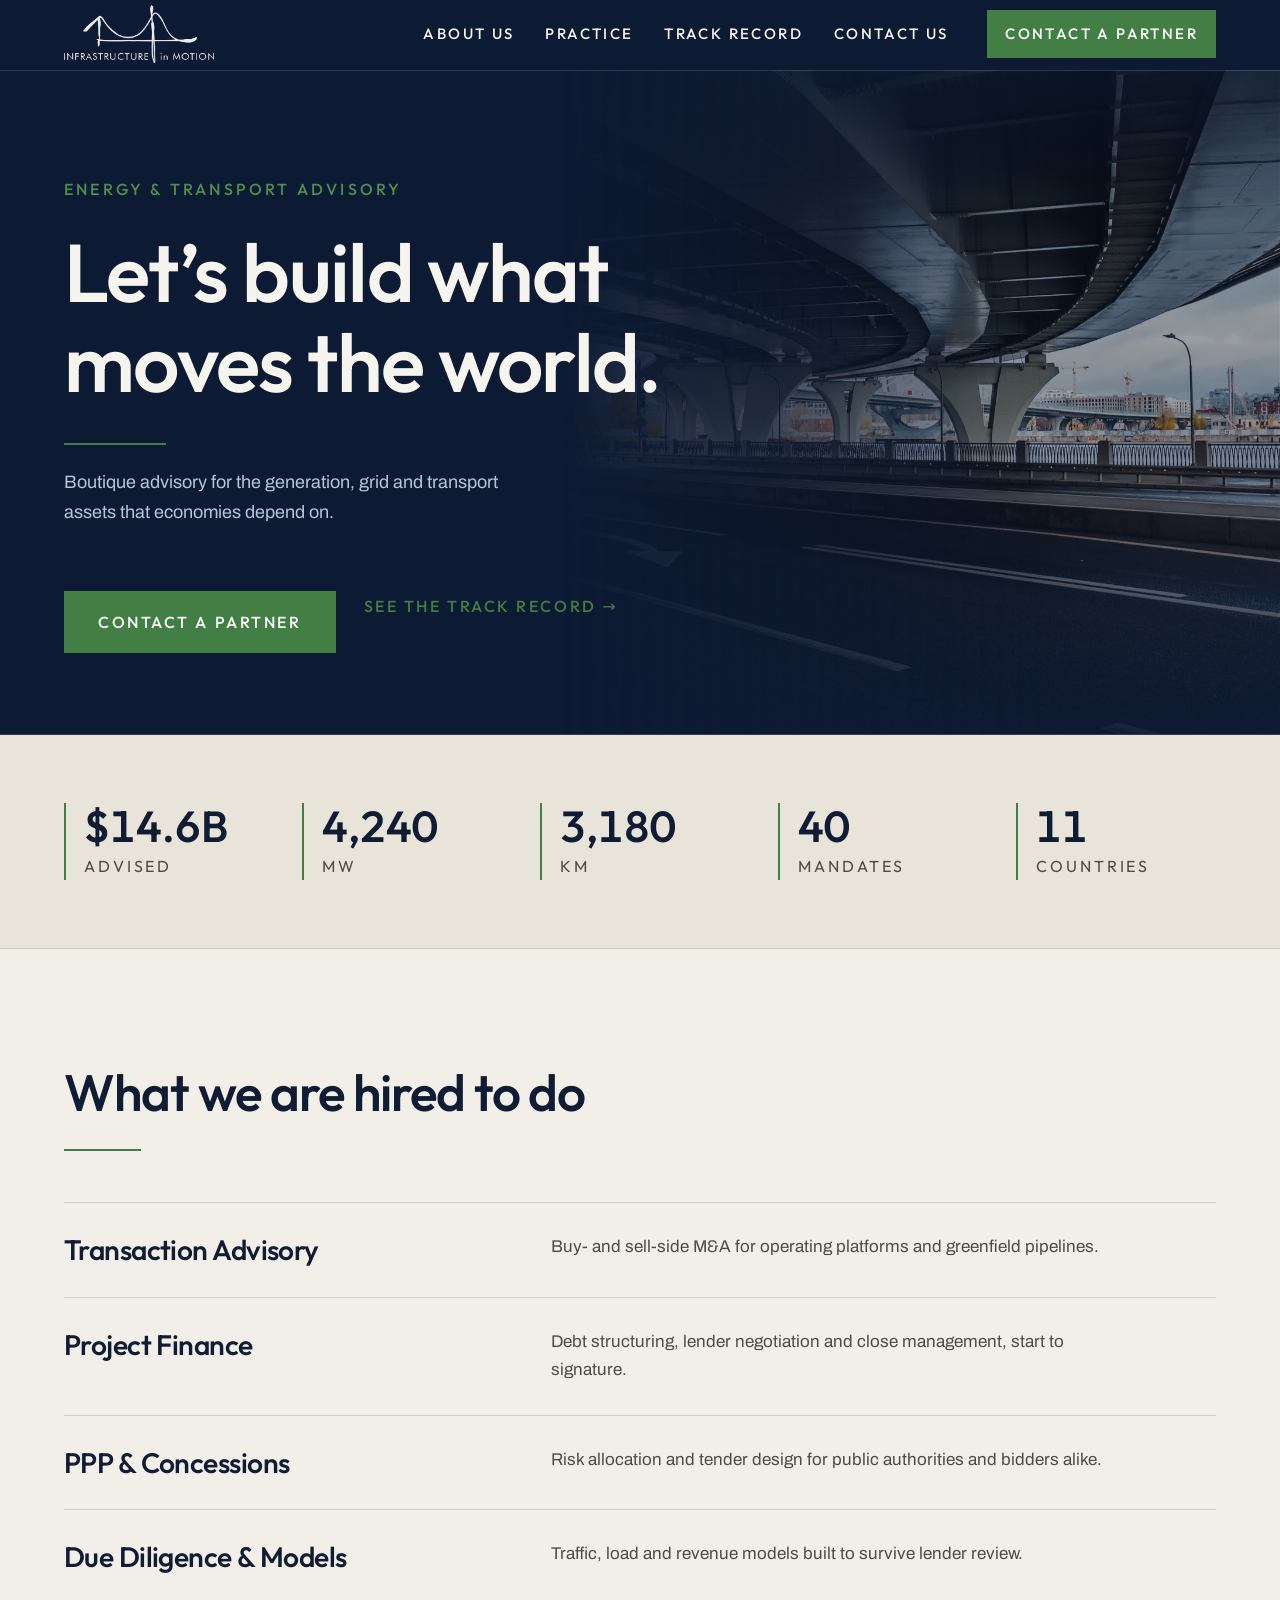
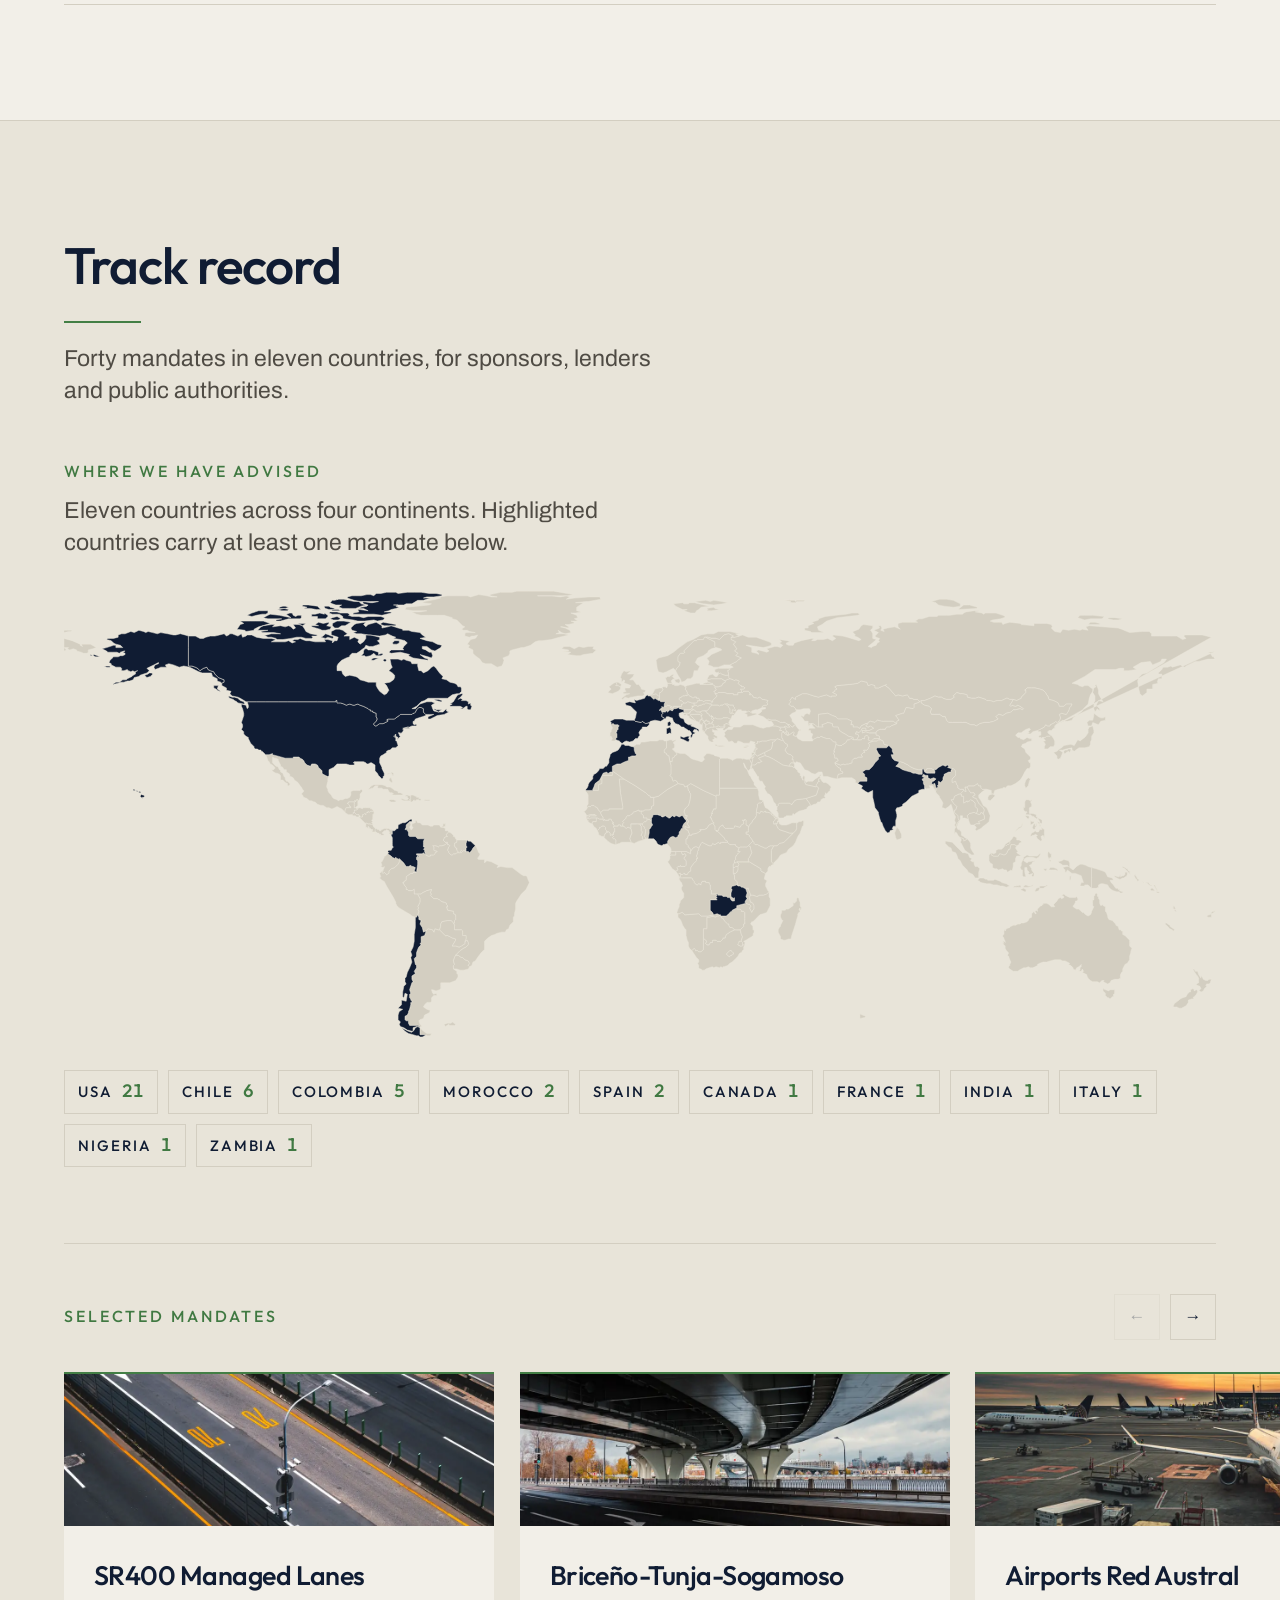
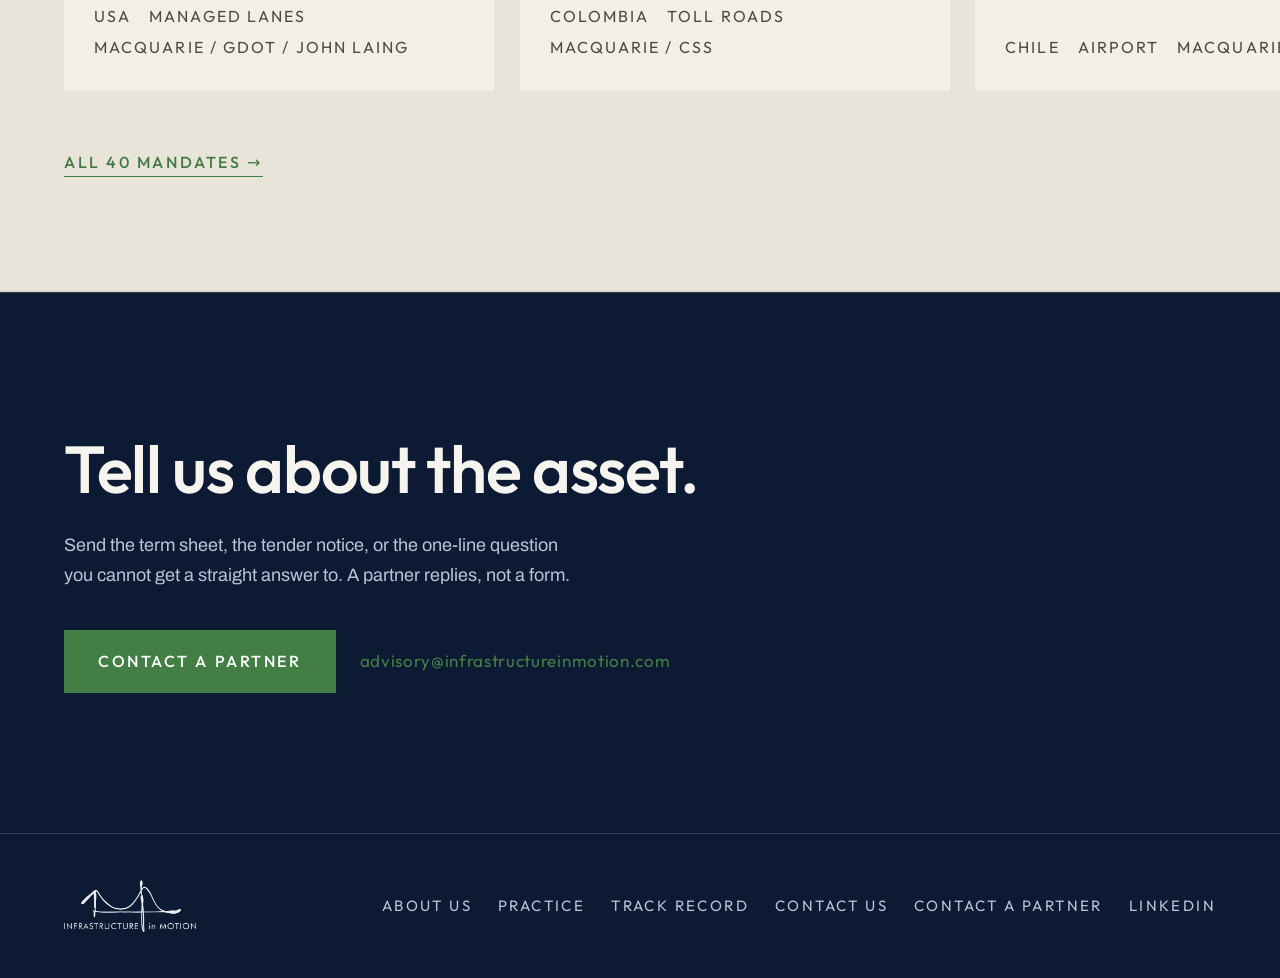
==== commit ffffacc8: "Add team profiles and LinkedIn links Replace the placeholder principals on the About page with Borja" ====
--- a/index.html
+++ b/index.html
@@ -447,6 +447,7 @@
       <a href="mandates.html">Track Record</a>
       <a href="contact.html">Contact us</a>
       <a href="mailto:advisory@infrastructureinmotion.com">Contact a partner</a>
+      <a href="https://www.linkedin.com/company/infrastructure-in-motion/" target="_blank" rel="noopener">LinkedIn</a>
     </nav>
   </div>
 </footer>
--- a/styles.css
+++ b/styles.css
@@ -382,8 +382,16 @@
    flush against the 2px accent rule under the heading, and ran the full width
    of the page: a 1300px measure at 17px is roughly twice a readable line. */
 .lede {
-  max-width: 62ch;
+  /* A standfirst under a section title, so it sits between the title and the
+     body text rather than at body size. It had no font-size at all, which is
+     why it read as an ordinary paragraph under a 52px heading.
+
+     The measure comes down as the size goes up: 62ch at 26px is an 830px
+     line, which is far too long to track. */
+  max-width: 46ch;
   margin: clamp(14px, 1.6vw, 20px) 0 0;
+  font-size: clamp(1.25rem, 1.8vw, 1.625rem);
+  line-height: 1.38;
 }
 
 .acc { border-bottom: 1px solid var(--rule); }
@@ -474,6 +482,16 @@
 }
 .more a { padding-bottom: 4px; border-bottom: 1px solid var(--accent); }
 
+.social {
+  margin-top: clamp(22px, 2.6vw, 30px);
+  font-size: 1rem;
+  font-weight: 500;
+  text-transform: uppercase;
+  letter-spacing: 0.16em;
+}
+.social a { color: var(--link); padding-bottom: 4px; border-bottom: 1px solid var(--accent); }
+.social a:hover { color: var(--accent); }
+
 /* ---------- Principals -------------------------------------------------- */
 
 .people {
@@ -499,7 +517,7 @@
   letter-spacing: 0.13em;
 }
 
-.person__bio { font-size: 1.0625rem; }
+.person__bio { font-size: clamp(1.125rem, 1.35vw, 1.25rem); }
 
 /* ---------- Offices band ------------------------------------------------ */
 
@@ -1365,7 +1383,7 @@
 .phases {
   display: grid;
   grid-template-columns: repeat(4, minmax(0, 1fr));
-  gap: 0 clamp(20px, 2.4vw, 40px);
+  gap: 0 clamp(18px, 1.9vw, 32px);
   margin: 0;
   padding: 0;
   list-style: none;
@@ -1403,11 +1421,11 @@
 .phase__body {
   margin: 0;
   max-width: 34ch;
-  font-size: 1.0625rem;
+  font-size: clamp(1.125rem, 1.35vw, 1.25rem);
   color: var(--on-dark-dim);
 }
 
-@media (max-width: 1100px) {
+@media (max-width: 1239px) {
   .phases { grid-template-columns: repeat(2, minmax(0, 1fr)); row-gap: clamp(28px, 4vw, 44px); }
 }
 
@@ -1475,7 +1493,7 @@
 }
 
 .origin {
-  padding: 0 clamp(18px, 1.8vw, 28px);
+  padding: 0 clamp(14px, 1.4vw, 22px);
   border-left: 1px solid var(--rule);
 }
 .origin:first-child {
@@ -1507,13 +1525,14 @@
 .origin__body {
   margin: 0;
   max-width: 32ch;
+  font-size: clamp(1.125rem, 1.35vw, 1.25rem);
 }
 
 /* The second subhead in the section needs air above it; the first sits right
    under the lede. */
 .work__subtitle--spaced { margin-top: clamp(44px, 6vw, 76px); }
 
-@media (max-width: 1100px) {
+@media (max-width: 1239px) {
   .origins { grid-template-columns: repeat(2, minmax(0, 1fr)); row-gap: clamp(26px, 3.5vw, 38px); }
   .origin:nth-child(odd) { padding-left: 0; border-left: 0; }
   .origin:nth-child(even) { padding-right: 0; }
@@ -1543,7 +1562,7 @@
 }
 
 .value {
-  padding: clamp(24px, 2.6vw, 36px) clamp(18px, 1.8vw, 28px);
+  padding: clamp(24px, 2.6vw, 36px) clamp(14px, 1.4vw, 22px);
   border-left: 1px solid var(--rule);
 }
 
@@ -1564,12 +1583,12 @@
 .value__body {
   margin: 0;
   max-width: 34ch;
-  font-size: 1.0625rem;
+  font-size: clamp(1.125rem, 1.35vw, 1.25rem);
 }
 
 /* Two up, then one. Below four columns the left-hand card is no longer the
    only one on its row, so the edge rules have to be recomputed. */
-@media (max-width: 1100px) {
+@media (max-width: 1239px) {
   .values { grid-template-columns: repeat(2, minmax(0, 1fr)); }
 
   .value { border-top: 1px solid var(--rule); }
@@ -1630,7 +1649,64 @@
   line-height: 1.2;
 }
 
-.person__bio { max-width: 46ch; }
+.person__bio { max-width: 68ch; }
+.person__bio + .person__bio { margin-top: 0.9em; }
+
+/* ---------- Principals, with portraits ---------------------------------- */
+
+/* The bios run to several paragraphs, so one person per row: portrait
+   beside the text from tablet width up, above it on phones. */
+.people { grid-template-columns: 1fr; }
+
+.person {
+  display: grid;
+  grid-template-columns: 1fr;
+  gap: 20px;
+  align-items: start;
+}
+
+.person__photo {
+  display: block;
+  width: clamp(140px, 22vw, 200px);
+  height: auto;
+  aspect-ratio: 1;
+  object-fit: cover;
+  background: var(--tint);
+}
+
+/* First paragraph always shows; the rest opens on request. */
+.person__more {
+  display: flex;
+  flex-direction: column;
+  margin-top: 1.4em;
+}
+.person__more .person__bio { margin-top: 0; margin-bottom: 0.9em; }
+
+/* Once open, the toggle moves below the text it revealed. */
+.person__more summary {
+  order: 1;
+  width: max-content;
+  cursor: pointer;
+  list-style: none;
+  padding-bottom: 4px;
+  border-bottom: 1px solid var(--accent);
+  color: var(--link);
+  font-size: 0.875rem;
+  font-weight: 500;
+  text-transform: uppercase;
+  letter-spacing: 0.16em;
+}
+.person__more summary::-webkit-details-marker { display: none; }
+.person__more summary::after { content: " +"; }
+.person__more[open] summary::after { content: " \2212"; }
+.person__more .person__close,
+.person__more[open] .person__open { display: none; }
+.person__more[open] .person__close { display: inline; }
+
+@media (min-width: 700px) {
+  .person { grid-template-columns: 200px minmax(0, 1fr); gap: 36px; }
+  .person__photo { width: 100%; }
+}
 
 /* ---------- Mandate rail cards, typographic ----------------------------- */
 
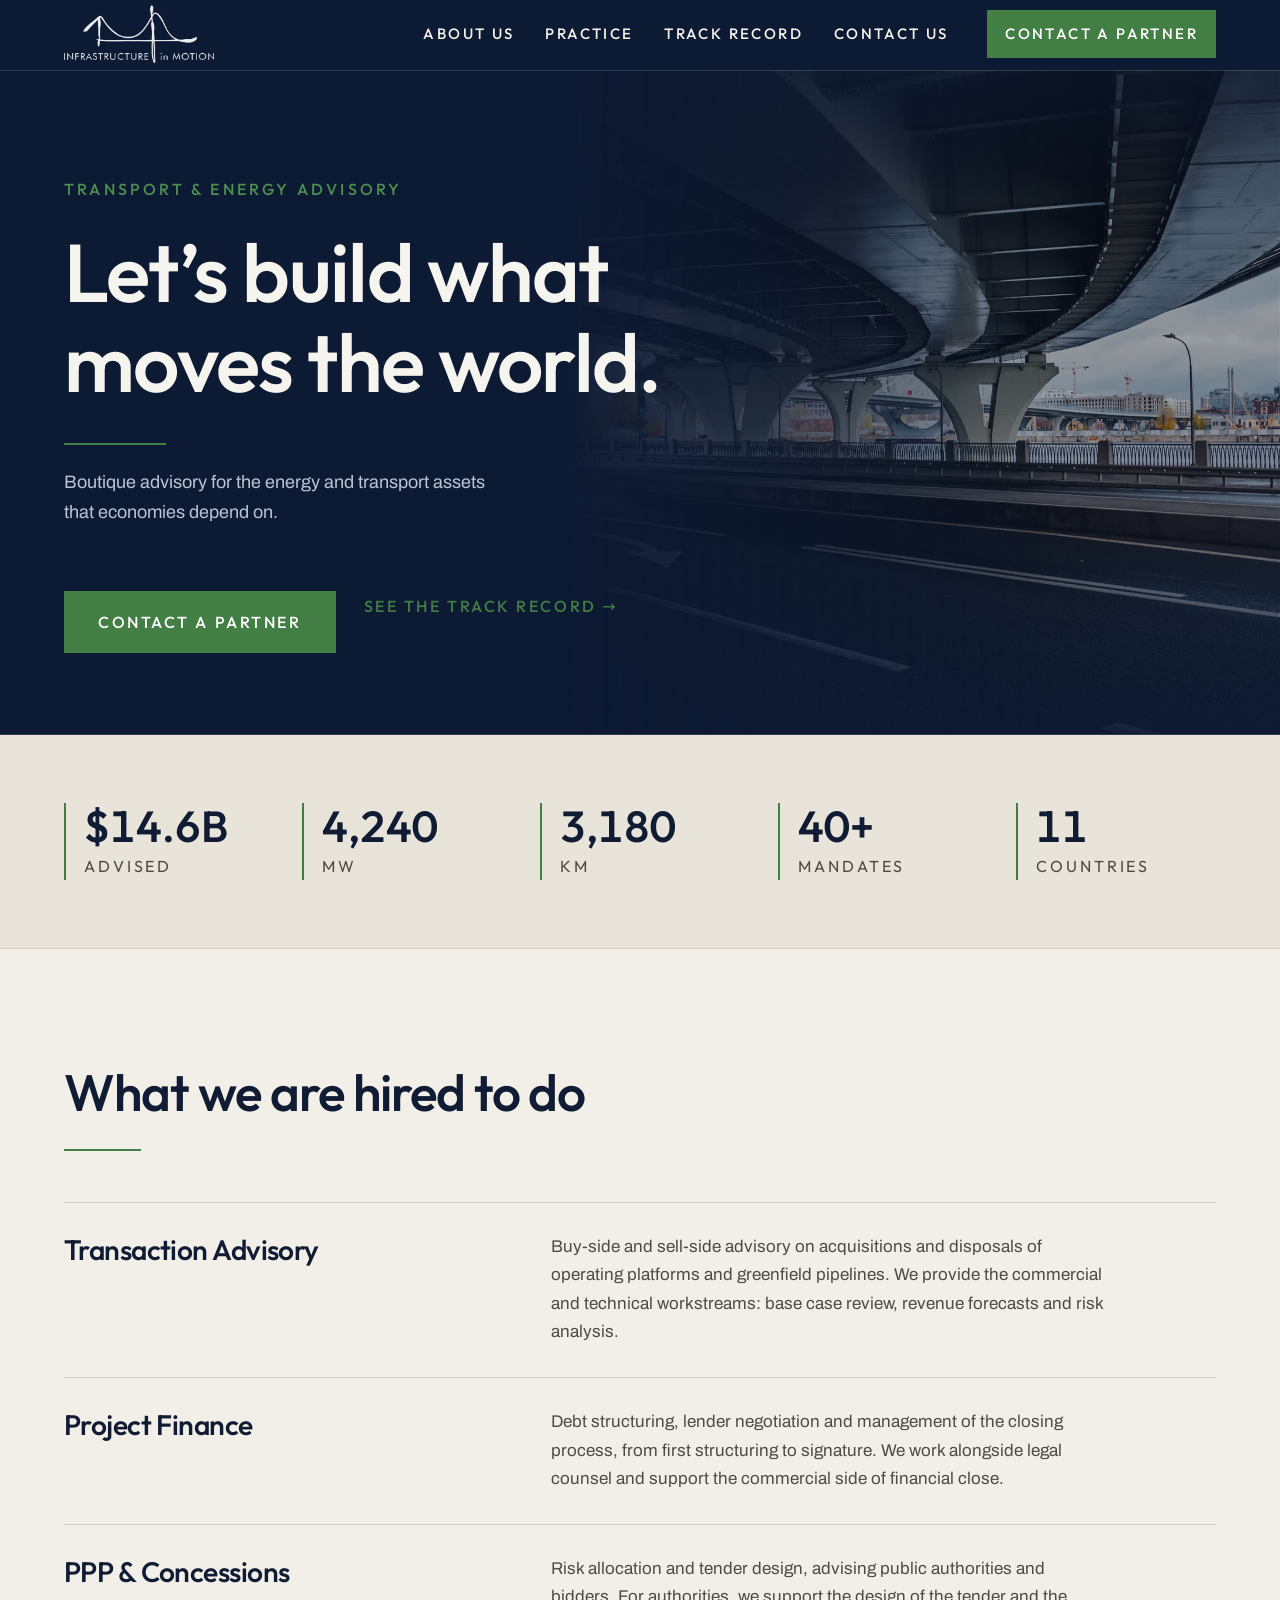
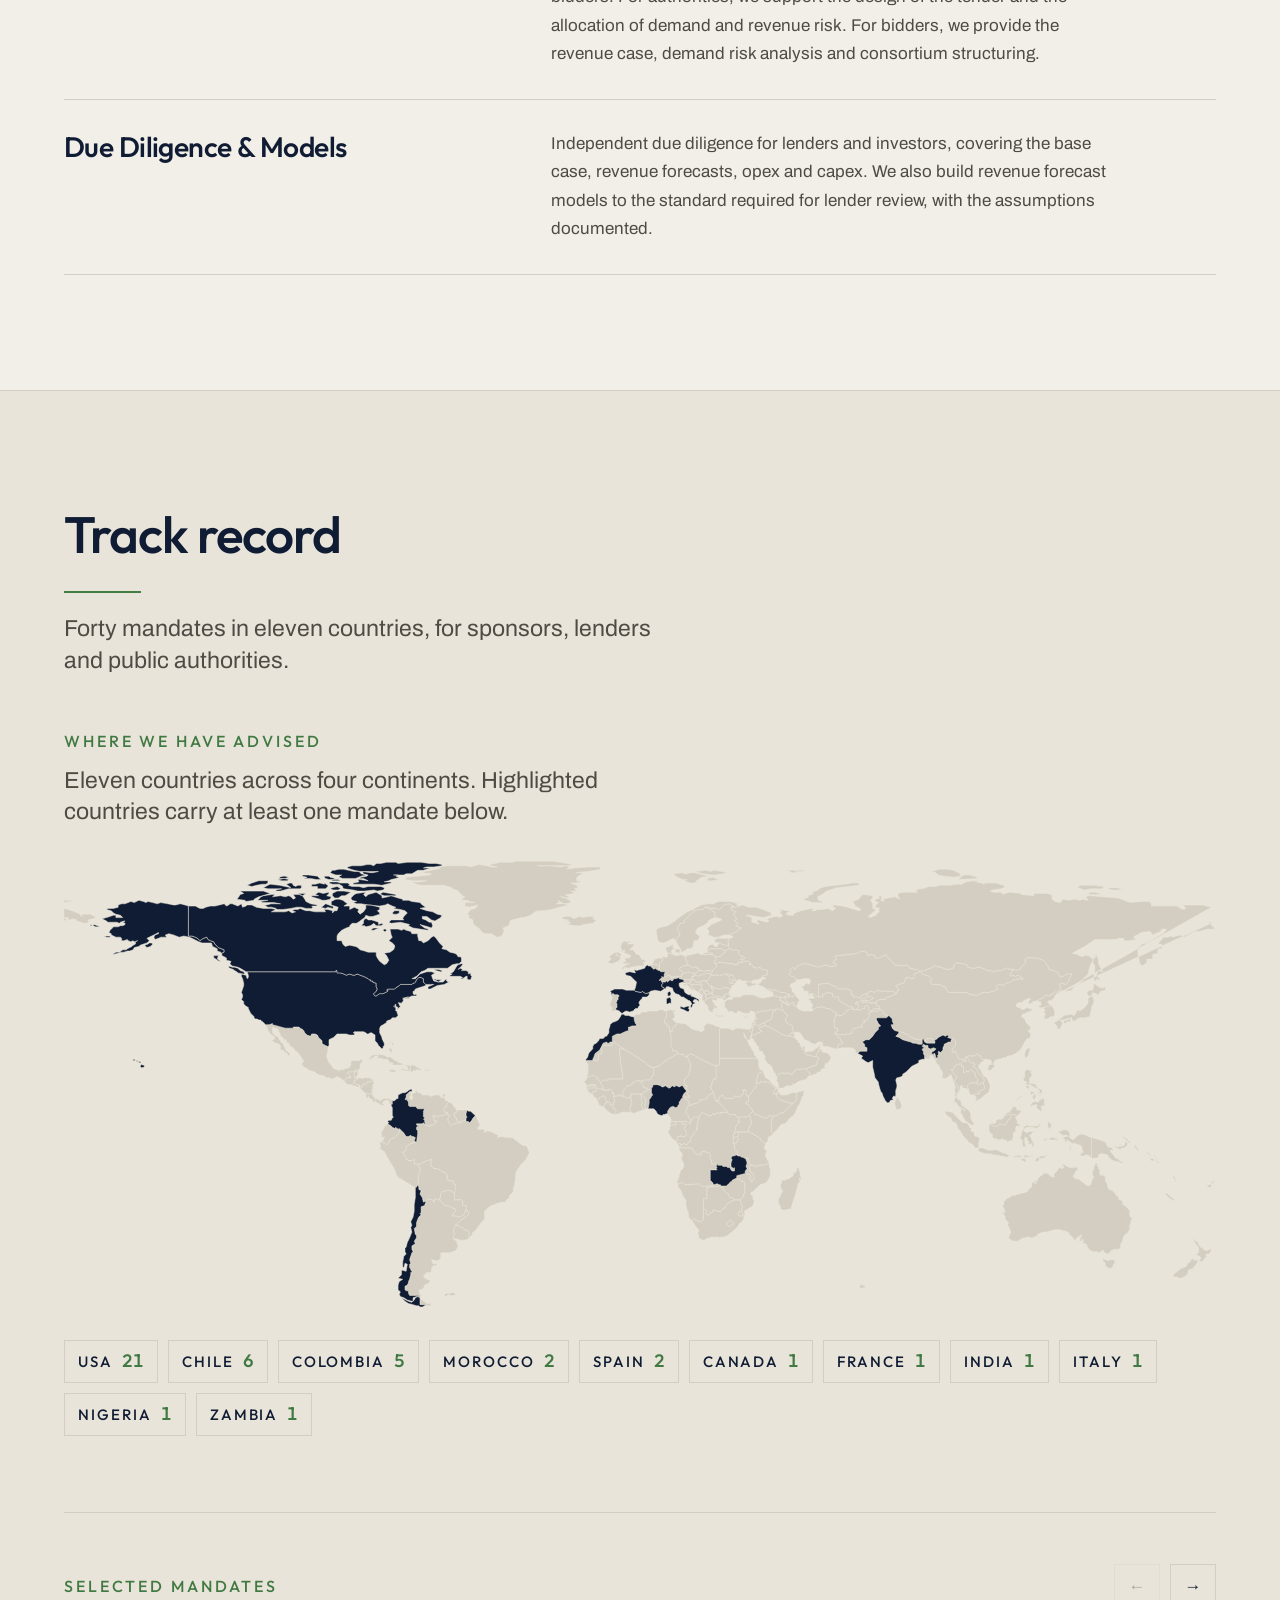
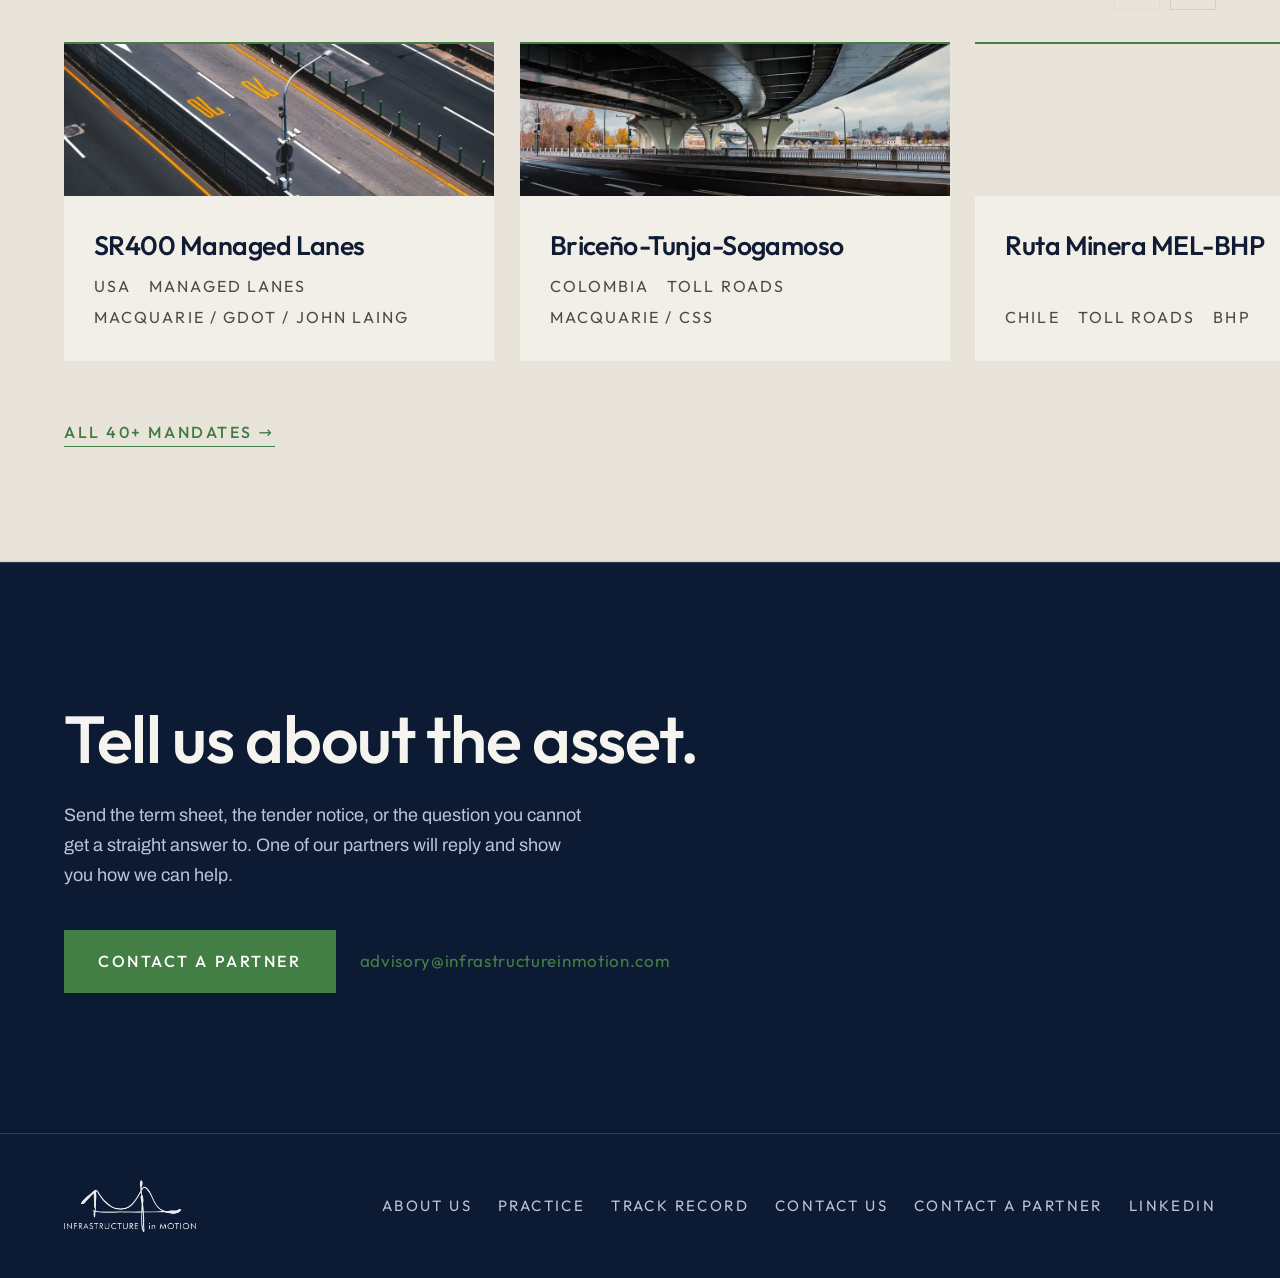
==== commit 26d214e0: "Update site copy from the November content review Home: new tagline and description, 40+ mandates, l" ====
--- a/index.html
+++ b/index.html
@@ -3,20 +3,20 @@
 <head>
 <meta charset="utf-8">
 <meta name="viewport" content="width=device-width, initial-scale=1">
-<title>Infrastructure in Motion | Energy &amp; Transport Advisory</title>
-<meta name="description" content="Boutique advisory for the generation, grid and transport assets that economies depend on. Transaction advisory, project finance, PPP and concessions across Iberia and Latin America.">
+<title>Infrastructure in Motion | Transport &amp; Energy Advisory</title>
+<meta name="description" content="Boutique advisory for energy and transport assets that economies depend on. Transaction advisory, project finance, PPP and concessions across Europe, US and Latin America.">
 <link rel="canonical" href="https://infrastructureinmotion.com/">
 <meta name="theme-color" content="#0d1a33">
 
 <meta property="og:type" content="website">
 <meta property="og:site_name" content="Infrastructure in Motion">
-<meta property="og:title" content="Infrastructure in Motion | Energy &amp; Transport Advisory">
-<meta property="og:description" content="Boutique advisory for the generation, grid and transport assets that economies depend on.">
+<meta property="og:title" content="Infrastructure in Motion | Transport &amp; Energy Advisory">
+<meta property="og:description" content="Boutique advisory for energy and transport assets that economies depend on.">
 <meta property="og:url" content="https://infrastructureinmotion.com/">
 <meta property="og:image" content="https://infrastructureinmotion.com/assets/iim-logo.png">
 <meta name="twitter:card" content="summary_large_image">
-<meta name="twitter:title" content="Infrastructure in Motion | Energy &amp; Transport Advisory">
-<meta name="twitter:description" content="Boutique advisory for the generation, grid and transport assets that economies depend on.">
+<meta name="twitter:title" content="Infrastructure in Motion | Transport &amp; Energy Advisory">
+<meta name="twitter:description" content="Boutique advisory for energy and transport assets that economies depend on.">
 <meta name="twitter:image" content="https://infrastructureinmotion.com/assets/iim-logo.png">
 
 <link rel="icon" href="assets/iim-logo.png">
@@ -61,13 +61,13 @@
        block as the first child and the scrim rules in styles.css. ===== -->
   <section class="hero hero--type">
     <div class="hero__body">
-      <p class="eyebrow">Energy &amp; Transport Advisory</p>
+      <p class="eyebrow">Transport &amp; Energy Advisory</p>
       <h1 class="hero__headline">
         <span class="line"><span>Let&rsquo;s build what</span></span>
         <span class="line"><span>moves the world.</span></span>
       </h1>
-      <p class="hero__sub">Boutique advisory for the generation, grid and transport
-        assets that economies depend on.</p>
+      <p class="hero__sub">Boutique advisory for the energy and transport assets that
+        economies depend on.</p>
       <div class="hero__actions">
         <a class="btn btn--lg" href="mailto:advisory@infrastructureinmotion.com">Contact a partner</a>
         <a class="more" href="mandates.html">See the track record
@@ -94,7 +94,7 @@
       <!-- Derived from the credentials rather than the older brand deck, which
            claimed 42 closes and 9 countries against 40 mandates in 11 countries. -->
       <li class="stat reveal" style="--i:3">
-        <span class="stat__figure" data-count="40">40</span>
+        <span class="stat__figure" data-count="40" data-suffix="+">40+</span>
         <span class="stat__label">mandates</span>
       </li>
       <li class="stat reveal" style="--i:4">
@@ -115,19 +115,28 @@
     <div class="prows">
         <div class="prow reveal" style="--i:1">
           <h3 class="prow__title">Transaction Advisory</h3>
-          <p class="prow__body">Buy- and sell-side M&amp;A for operating platforms and greenfield pipelines.</p>
+          <p class="prow__body">Buy-side and sell-side advisory on acquisitions and disposals of
+            operating platforms and greenfield pipelines. We provide the commercial and
+            technical workstreams: base case review, revenue forecasts and risk analysis.</p>
         </div>
         <div class="prow reveal" style="--i:2">
           <h3 class="prow__title">Project Finance</h3>
-          <p class="prow__body">Debt structuring, lender negotiation and close management, start to signature.</p>
+          <p class="prow__body">Debt structuring, lender negotiation and management of the
+            closing process, from first structuring to signature. We work alongside legal
+            counsel and support the commercial side of financial close.</p>
         </div>
         <div class="prow reveal" style="--i:3">
           <h3 class="prow__title">PPP &amp; Concessions</h3>
-          <p class="prow__body">Risk allocation and tender design for public authorities and bidders alike.</p>
+          <p class="prow__body">Risk allocation and tender design, advising public authorities
+            and bidders. For authorities, we support the design of the tender and the
+            allocation of demand and revenue risk. For bidders, we provide the revenue case,
+            demand risk analysis and consortium structuring.</p>
         </div>
         <div class="prow reveal" style="--i:4">
           <h3 class="prow__title">Due Diligence &amp; Models</h3>
-          <p class="prow__body">Traffic, load and revenue models built to survive lender review.</p>
+          <p class="prow__body">Independent due diligence for lenders and investors, covering the
+            base case, revenue forecasts, opex and capex. We also build revenue forecast models
+            to the standard required for lender review, with the assumptions documented.</p>
         </div>
     </div>
   </section>
@@ -396,13 +405,13 @@
             <li>Macquarie / CSS</li>
           </ul>
         </li>
-        <li class="proj" data-photo="austral">
-          <div class="proj__media" role="img" aria-label="Airport apron at dusk"></div>
-          <h3 class="proj__title">Airports Red Austral</h3>
+        <li class="proj" data-photo="minera">
+          <div class="proj__media"></div>
+          <h3 class="proj__title">Ruta Minera MEL-BHP</h3>
           <ul class="meta">
             <li>Chile</li>
-            <li>Airport</li>
-            <li>Macquarie / MOP</li>
+            <li>Toll Roads</li>
+            <li>BHP</li>
           </ul>
         </li>
         <li class="proj" data-photo="zambia">
@@ -420,7 +429,7 @@
            timeline, so there is no scroll listener behind it. -->
       <div class="work__progress" aria-hidden="true"><span></span></div>
 
-      <p class="more reveal"><a href="mandates.html">All 40 mandates <span aria-hidden="true">&#8594;</span></a></p>
+      <p class="more reveal"><a href="mandates.html">All 40+ mandates <span aria-hidden="true">&#8594;</span></a></p>
     </div>
   </section>
 
@@ -428,7 +437,8 @@
   <section class="cta" id="contact">
     <h2 class="cta__title reveal">Tell us about the asset.</h2>
     <p class="cta__body reveal" style="--i:1">Send the term sheet, the tender notice, or the
-      one-line question you cannot get a straight answer to. A partner replies, not a form.</p>
+      question you cannot get a straight answer to. One of our partners will reply and show
+      you how we can help.</p>
     <div class="cta__actions reveal" style="--i:2">
       <a class="btn btn--lg" href="mailto:advisory@infrastructureinmotion.com">Contact a partner</a>
       <a class="cta__email" href="mailto:advisory@infrastructureinmotion.com">advisory@infrastructureinmotion.com</a>
@@ -439,8 +449,10 @@
 
 <footer class="foot">
   <div class="foot__inner">
-    <img class="foot__logo" src="assets/iim-logo.png" alt="Infrastructure in Motion"
-         width="957" height="375" loading="lazy">
+    <a class="foot__brand" href="#top" aria-label="Infrastructure in Motion, back to top">
+      <img class="foot__logo" src="assets/iim-logo.png" alt="Infrastructure in Motion"
+           width="957" height="375" loading="lazy">
+    </a>
     <nav class="foot__nav" aria-label="Footer">
       <a href="about.html">About us</a>
       <a href="#practice">Practice</a>
--- a/styles.css
+++ b/styles.css
@@ -617,6 +617,7 @@
   margin: 0 auto;
 }
 
+.foot__brand { display: block; }
 .foot__logo { width: 132px; }
 
 .foot__nav {
@@ -1557,7 +1558,7 @@
 
 .values {
   display: grid;
-  grid-template-columns: repeat(4, minmax(0, 1fr));
+  grid-template-columns: repeat(3, minmax(0, 1fr));
   border-top: 1px solid var(--rule);
 }
 
@@ -1586,18 +1587,9 @@
   font-size: clamp(1.125rem, 1.35vw, 1.25rem);
 }
 
-/* Two up, then one. Below four columns the left-hand card is no longer the
-   only one on its row, so the edge rules have to be recomputed. */
-@media (max-width: 1239px) {
-  .values { grid-template-columns: repeat(2, minmax(0, 1fr)); }
-
-  .value { border-top: 1px solid var(--rule); }
-  .value:nth-child(-n + 2) { border-top: 0; }
-  .value:nth-child(odd) { padding-left: 0; border-left: 0; }
-  .value:nth-child(even) { padding-right: 0; }
-}
-
-@media (max-width: 620px) {
+/* Three across, then stacked. Three cards do not split evenly into two
+   columns, so the narrower layouts go straight to one. */
+@media (max-width: 1099px) {
   .values { grid-template-columns: 1fr; }
 
   .value {
@@ -1607,6 +1599,7 @@
     border-top: 1px solid var(--rule);
   }
   .value:first-child { border-top: 0; }
+  .value__body { max-width: 68ch; }
 }
 
 /* ---------- Mandate rail without images --------------------------------- */
@@ -1667,44 +1660,39 @@
 
 .person__photo {
   display: block;
-  width: clamp(140px, 22vw, 200px);
+  width: 96px;
   height: auto;
   aspect-ratio: 1;
   object-fit: cover;
   background: var(--tint);
 }
 
-/* First paragraph always shows; the rest opens on request. */
-.person__more {
-  display: flex;
-  flex-direction: column;
-  margin-top: 1.4em;
-}
-.person__more .person__bio { margin-top: 0; margin-bottom: 0.9em; }
-
-/* Once open, the toggle moves below the text it revealed. */
-.person__more summary {
-  order: 1;
-  width: max-content;
-  cursor: pointer;
-  list-style: none;
-  padding-bottom: 4px;
+/* First paragraph always shows; main.js hides the rest behind a toggle.
+   Without JavaScript the whole bio shows and the toggle stays hidden. */
+.person__more { margin-top: 0.9em; }
+.person { scroll-margin-top: calc(var(--nav-h) + 12px); }
+.person__more[hidden] { display: none; }
+
+.person__toggle {
+  margin-top: 1.1em;
+  padding: 0 0 4px;
+  border: 0;
   border-bottom: 1px solid var(--accent);
+  background: none;
   color: var(--link);
+  font: inherit;
   font-size: 0.875rem;
   font-weight: 500;
   text-transform: uppercase;
   letter-spacing: 0.16em;
-}
-.person__more summary::-webkit-details-marker { display: none; }
-.person__more summary::after { content: " +"; }
-.person__more[open] summary::after { content: " \2212"; }
-.person__more .person__close,
-.person__more[open] .person__open { display: none; }
-.person__more[open] .person__close { display: inline; }
+  cursor: pointer;
+}
+.person__toggle:hover { color: var(--accent); }
+.person__toggle::after { content: " +"; }
+.person__toggle[aria-expanded="true"]::after { content: " \2212"; }
 
 @media (min-width: 700px) {
-  .person { grid-template-columns: 200px minmax(0, 1fr); gap: 36px; }
+  .person { grid-template-columns: 128px minmax(0, 1fr); gap: 32px; }
   .person__photo { width: 100%; }
 }
 
@@ -2084,7 +2072,6 @@
 
 .with-photos .proj[data-photo="sr400"]   .proj__media { background-image: url('assets/photos/proj-managed-lanes.webp'); }
 .with-photos .proj[data-photo="bts"]     .proj__media { background-image: url('assets/photos/proj-toll-road.webp'); }
-.with-photos .proj[data-photo="austral"] .proj__media { background-image: url('assets/photos/proj-airport.webp'); }
 .with-photos .proj[data-photo="zambia"]  .proj__media { background-image: url('assets/photos/proj-solar.webp'); }
 
 @media (prefers-reduced-motion: no-preference) {
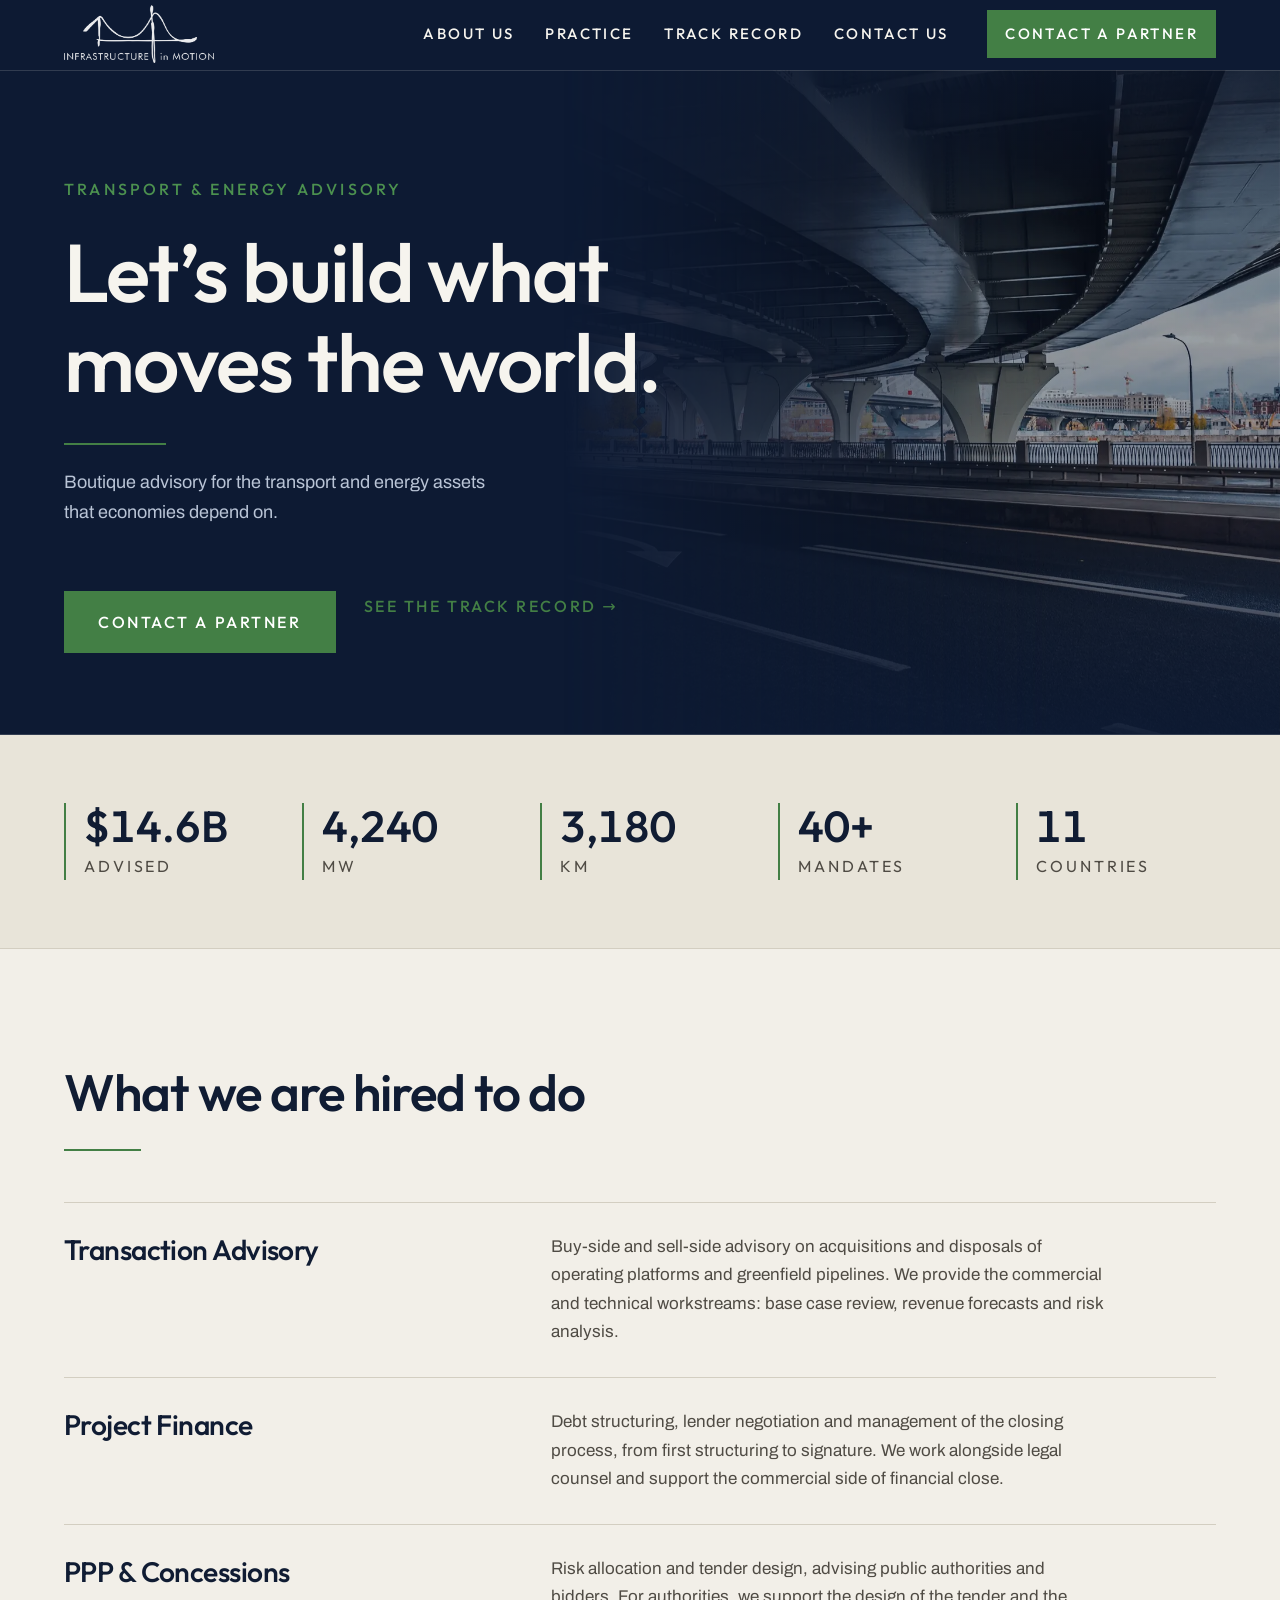
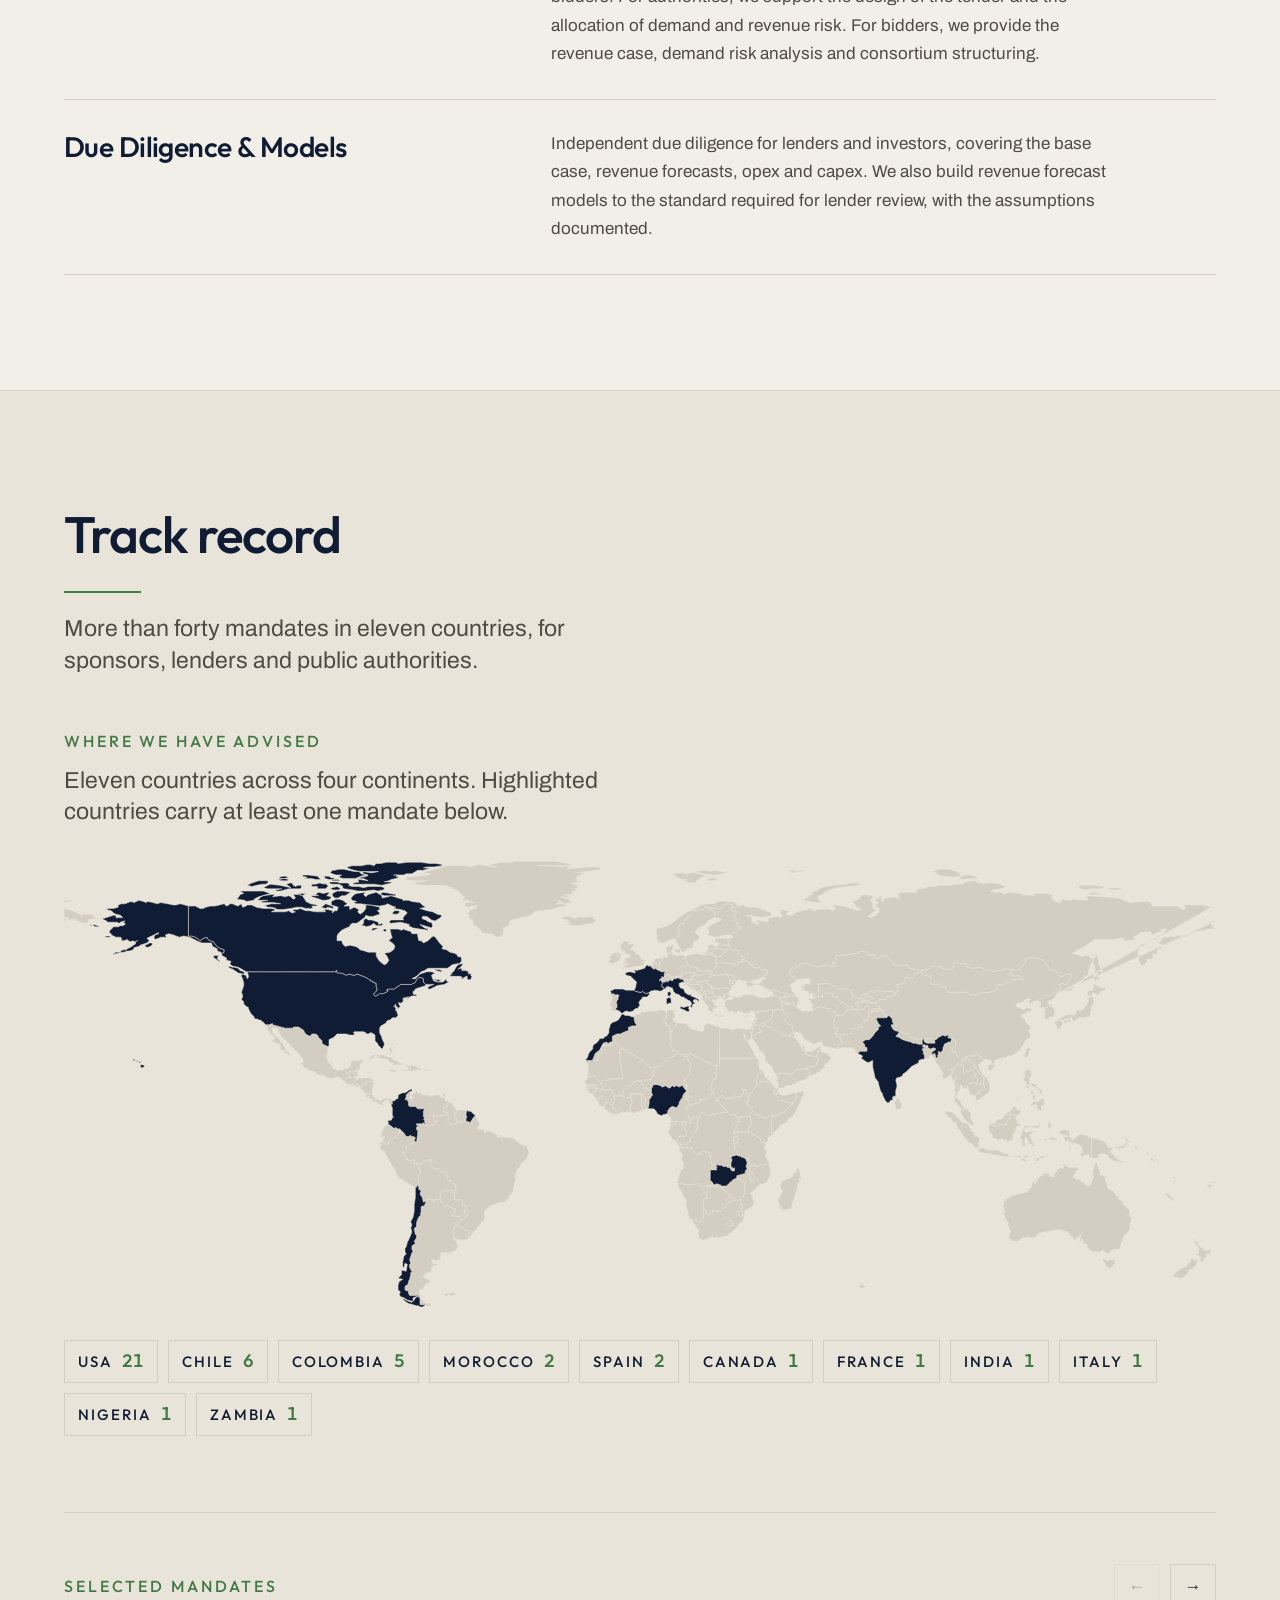
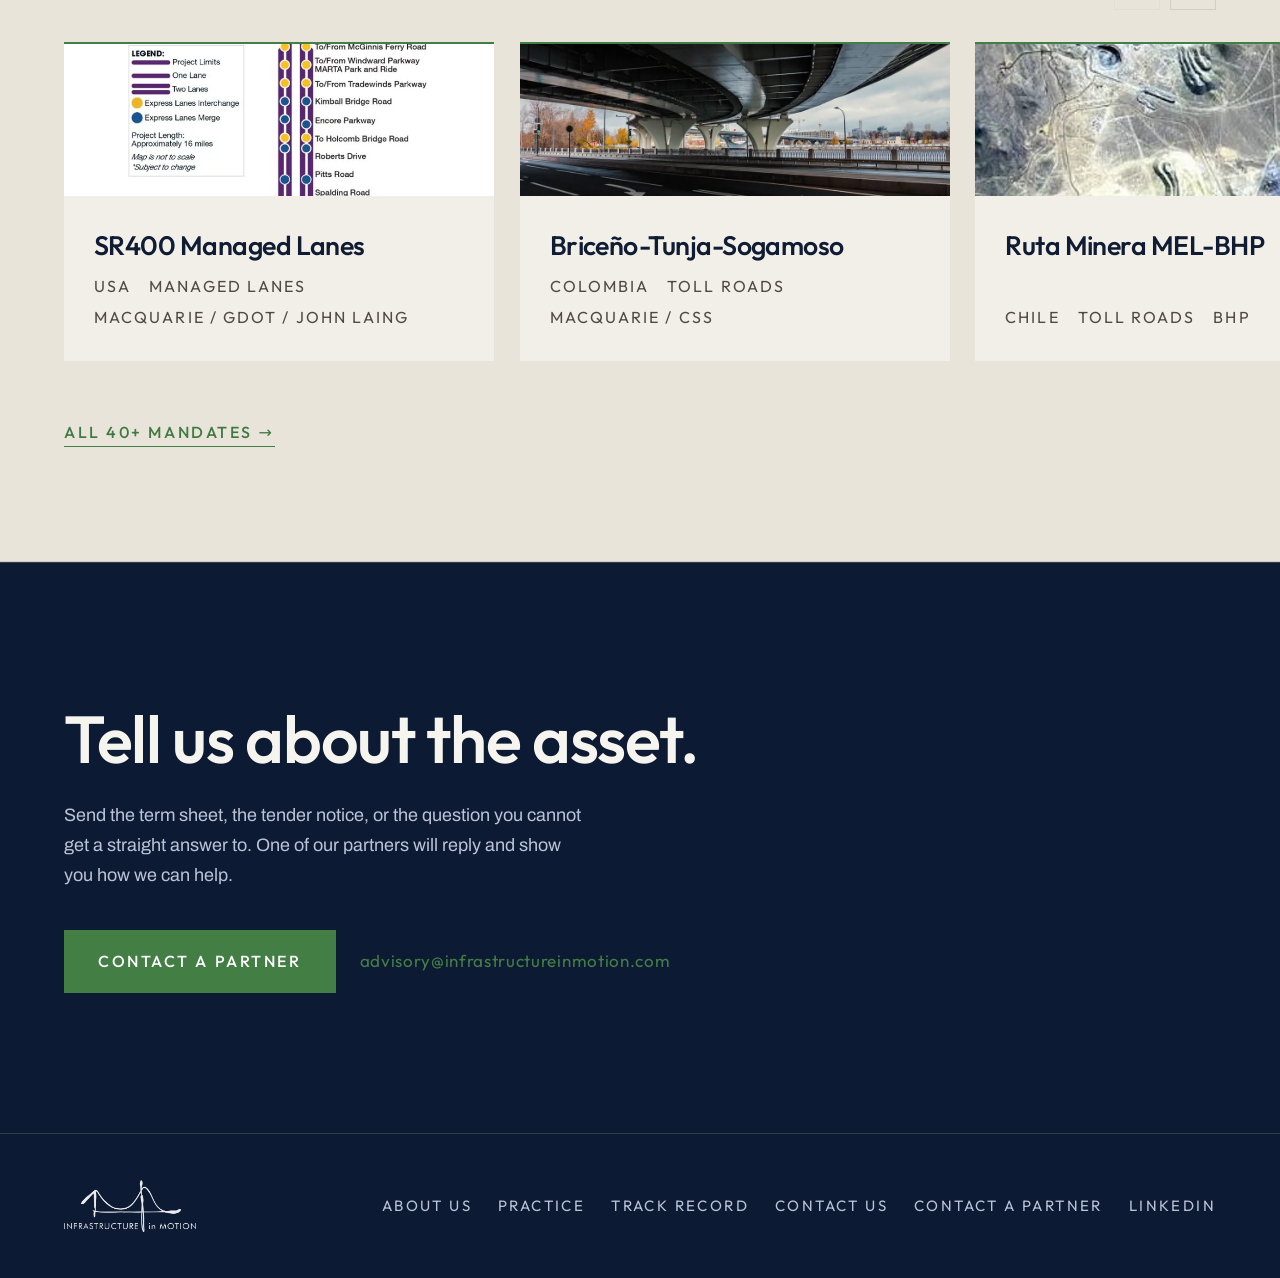
==== commit 83cc3f67: "Move project photos, update home and about copy, clear the bar - Project photos now live in assets/p" ====
--- a/index.html
+++ b/index.html
@@ -4,19 +4,19 @@
 <meta charset="utf-8">
 <meta name="viewport" content="width=device-width, initial-scale=1">
 <title>Infrastructure in Motion | Transport &amp; Energy Advisory</title>
-<meta name="description" content="Boutique advisory for energy and transport assets that economies depend on. Transaction advisory, project finance, PPP and concessions across Europe, US and Latin America.">
+<meta name="description" content="Boutique advisory for transport and energy assets that economies depend on. Transaction advisory, project finance, PPP and concessions across Europe, US and Latin America.">
 <link rel="canonical" href="https://infrastructureinmotion.com/">
 <meta name="theme-color" content="#0d1a33">
 
 <meta property="og:type" content="website">
 <meta property="og:site_name" content="Infrastructure in Motion">
 <meta property="og:title" content="Infrastructure in Motion | Transport &amp; Energy Advisory">
-<meta property="og:description" content="Boutique advisory for energy and transport assets that economies depend on.">
+<meta property="og:description" content="Boutique advisory for transport and energy assets that economies depend on.">
 <meta property="og:url" content="https://infrastructureinmotion.com/">
 <meta property="og:image" content="https://infrastructureinmotion.com/assets/iim-logo.png">
 <meta name="twitter:card" content="summary_large_image">
 <meta name="twitter:title" content="Infrastructure in Motion | Transport &amp; Energy Advisory">
-<meta name="twitter:description" content="Boutique advisory for energy and transport assets that economies depend on.">
+<meta name="twitter:description" content="Boutique advisory for transport and energy assets that economies depend on.">
 <meta name="twitter:image" content="https://infrastructureinmotion.com/assets/iim-logo.png">
 
 <link rel="icon" href="assets/iim-logo.png">
@@ -66,7 +66,7 @@
         <span class="line"><span>Let&rsquo;s build what</span></span>
         <span class="line"><span>moves the world.</span></span>
       </h1>
-      <p class="hero__sub">Boutique advisory for the energy and transport assets that
+      <p class="hero__sub">Boutique advisory for the transport and energy assets that
         economies depend on.</p>
       <div class="hero__actions">
         <a class="btn btn--lg" href="mailto:advisory@infrastructureinmotion.com">Contact a partner</a>
@@ -156,7 +156,7 @@
     <div class="work__inner">
       <div class="section__head reveal">
         <h2 class="section__title">Track record</h2>
-        <p class="lede">Forty mandates in eleven countries, for sponsors,
+        <p class="lede">More than forty mandates in eleven countries, for sponsors,
           lenders and public authorities.</p>
       </div>
     </div>
@@ -388,7 +388,7 @@
       <ul class="work__scroller" id="work-scroller" tabindex="0"
           aria-label="Selected mandates, scroll horizontally">
         <li class="proj" data-photo="sr400">
-          <div class="proj__media" role="img" aria-label="Aerial view of a multi-lane managed-lanes corridor"></div>
+          <div class="proj__media" role="img" aria-label="Map of the SR400 Express Lanes in north Atlanta"></div>
           <h3 class="proj__title">SR400 Managed Lanes</h3>
           <ul class="meta">
             <li>USA</li>
@@ -406,7 +406,7 @@
           </ul>
         </li>
         <li class="proj" data-photo="minera">
-          <div class="proj__media"></div>
+          <div class="proj__media" role="img" aria-label="Satellite view of the Escondida mine, Chile"></div>
           <h3 class="proj__title">Ruta Minera MEL-BHP</h3>
           <ul class="meta">
             <li>Chile</li>
--- a/styles.css
+++ b/styles.css
@@ -1487,7 +1487,7 @@
 
 .origins {
   display: grid;
-  grid-template-columns: repeat(4, minmax(0, 1fr));
+  grid-template-columns: repeat(2, minmax(0, 1fr));
   margin: clamp(18px, 2vw, 26px) 0 0;
   padding: 0;
   list-style: none;
@@ -1532,12 +1532,6 @@
 /* The second subhead in the section needs air above it; the first sits right
    under the lede. */
 .work__subtitle--spaced { margin-top: clamp(44px, 6vw, 76px); }
-
-@media (max-width: 1239px) {
-  .origins { grid-template-columns: repeat(2, minmax(0, 1fr)); row-gap: clamp(26px, 3.5vw, 38px); }
-  .origin:nth-child(odd) { padding-left: 0; border-left: 0; }
-  .origin:nth-child(even) { padding-right: 0; }
-}
 
 @media (max-width: 620px) {
   .origins { grid-template-columns: 1fr; row-gap: clamp(22px, 5vw, 32px); }
@@ -1975,7 +1969,9 @@
 
    Files live in assets/photos/ as webp, resized and re-encoded by
    build-photos.py from raw-images/. Do not commit the originals: the five in
-   use came to 6.9 MB and ship at 283 KB.
+   use came to 6.9 MB and ship at 283 KB. Project images are in
+   assets/photos/projects/, named after the mandate they show; the source
+   jpg/png files beside them are kept out of git by .gitignore.
    ========================================================================= */
 
 .with-photos .hero--type {
@@ -2070,9 +2066,10 @@
   background-repeat: no-repeat;
 }
 
-.with-photos .proj[data-photo="sr400"]   .proj__media { background-image: url('assets/photos/proj-managed-lanes.webp'); }
-.with-photos .proj[data-photo="bts"]     .proj__media { background-image: url('assets/photos/proj-toll-road.webp'); }
-.with-photos .proj[data-photo="zambia"]  .proj__media { background-image: url('assets/photos/proj-solar.webp'); }
+.with-photos .proj[data-photo="sr400"]   .proj__media { background-image: url('assets/photos/projects/sr400.webp'); }
+.with-photos .proj[data-photo="bts"]     .proj__media { background-image: url('assets/photos/projects/proj-toll-road.webp'); }
+.with-photos .proj[data-photo="minera"]  .proj__media { background-image: url('assets/photos/projects/ruta-minera.webp'); }
+.with-photos .proj[data-photo="zambia"]  .proj__media { background-image: url('assets/photos/projects/proj-solar.webp'); }
 
 @media (prefers-reduced-motion: no-preference) {
   .with-photos .proj__media { transition: opacity 0.4s var(--ease); }
